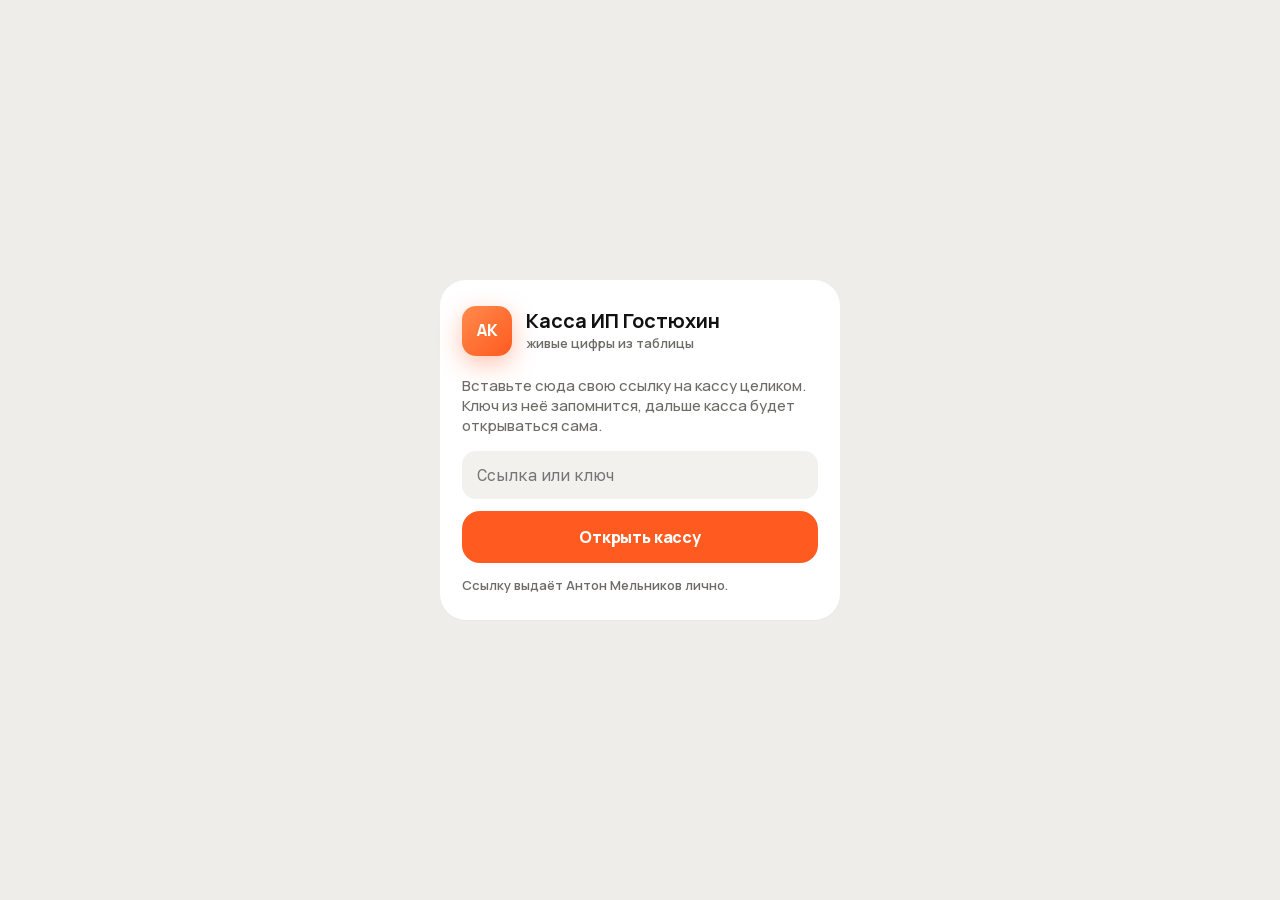
==== kassa/index.html @ e24ce434 "Касса: память экрана (вкладка и открытые экраны восстанавливаются после перезапуска), сборка 2026101" ====
<!DOCTYPE html>
<html lang="ru">
<head>
<meta charset="utf-8">
<meta name="viewport" content="width=device-width, initial-scale=1, viewport-fit=cover">
<title>Касса</title>
<meta name="robots" content="noindex,nofollow,noarchive">
<meta name="theme-color" content="#07090F">
<meta name="apple-mobile-web-app-capable" content="yes">
<meta name="mobile-web-app-capable" content="yes">
<meta name="apple-mobile-web-app-title" content="Касса">
<meta name="apple-mobile-web-app-status-bar-style" content="black-translucent" id="sbstyle">
<script>document.documentElement.className='pm';document.getElementById('sbstyle').content='default';document.querySelector('meta[name=theme-color]').content='#EEEDEA';</script>
<meta name="format-detection" content="telephone=no">
<link rel="manifest" href="manifest.webmanifest">
<link rel="apple-touch-icon" href="[data-uri]">
<link rel="icon" href="[data-uri]">
<!-- Шрифты лежат рядом со страницей (fonts/), а не на Google Fonts: 21.09.2026 Google отдавал их с перебоями, и касса открывалась системным шрифтом -->
<link rel="stylesheet" href="fonts/fonts.css">
<!-- Касса ИП Гостюхин, стиль «Предметы» для всех видов с 17.09.2026 (стили «Сцены» ниже оставлены как основа). Исходник: Дашборд/app_scene.html, сборка: build_app.py (20261019-2340). -->
<style>
:root{
  color-scheme:dark;
  --ground:#07090F;--ink:#F3F6F9;--muted:rgba(243,246,249,.64);--faint:rgba(243,246,249,.42);
  --card:rgba(255,255,255,.07);--card-solid:rgba(255,255,255,.17);--line:rgba(255,255,255,.13);--sep:rgba(255,255,255,.08);
  --accent:#8AB8F5;--in:#3F86DD;--out:rgba(243,246,249,.36);--grid:rgba(255,255,255,.08);
  --tab:rgba(24,28,38,.58);--tab-on:rgba(255,255,255,.14);--seg:rgba(255,255,255,.08);
  --good-bg:rgba(76,213,143,.15);--good:#86E3B2;--warn-bg:rgba(255,190,70,.15);--warn:#FFD084;--bad-bg:rgba(255,110,100,.16);--bad:#FFA39B;
  --c-gost:#3F86DD;--c-bryl:#D95A28;--c-petr:#17A673;--c-adm:#BD8400;--c-tax:#7C8893;--c-oth:#56616B;
  --num:Unbounded,Geologica,system-ui,sans-serif;--head:Geologica,system-ui,sans-serif;
  --r:22px;--blur:24px;
  --top:env(safe-area-inset-top,0px);--bottom:env(safe-area-inset-bottom,0px);
}
*{box-sizing:border-box;-webkit-tap-highlight-color:transparent}
html,body{height:100%;margin:0;background:var(--ground);color:var(--ink);overflow:hidden;overscroll-behavior:none}
body{font:15px/1.35 'Golos Text',-apple-system,system-ui,sans-serif;-webkit-font-smoothing:antialiased;-webkit-text-size-adjust:100%}
button{font:inherit;color:inherit}
[hidden]{display:none!important}

.bg{position:fixed;inset:-12%;z-index:0;pointer-events:none;background:
  radial-gradient(55% 32% at 8% 2%,rgba(42,120,214,.55),transparent),
  radial-gradient(45% 30% at 100% 38%,rgba(235,104,52,.30),transparent),
  radial-gradient(52% 32% at 0% 88%,rgba(27,175,122,.24),transparent),var(--ground);
  animation:drift 30s ease-in-out infinite alternate}
@keyframes drift{from{transform:translate(0,0)}to{transform:translate(-5%,4%)}}

#app{position:fixed;top:0;bottom:0;left:0;right:0;margin:0 auto;max-width:520px;z-index:1}
.views{position:absolute;inset:0;overflow-y:auto;-webkit-overflow-scrolling:touch;overscroll-behavior:contain;scrollbar-width:none;
  padding:calc(var(--top) + 14px) 16px calc(var(--bottom) + 112px)}
.views::-webkit-scrollbar{display:none}
.views.in{animation:fadein .22s ease-out}
@keyframes fadein{from{opacity:.25;transform:translateY(6px)}to{opacity:1;transform:none}}
.topfade{position:absolute;top:0;left:0;right:0;height:calc(var(--top) + 10px);z-index:5;background:rgba(7,9,15,.4);
  -webkit-backdrop-filter:blur(16px);backdrop-filter:blur(16px);-webkit-mask-image:linear-gradient(#000 60%,transparent);mask-image:linear-gradient(#000 60%,transparent);pointer-events:none}

.tabbar{position:absolute;left:12px;right:12px;bottom:max(10px,calc(var(--bottom) - 6px));z-index:6;display:flex;gap:2px;padding:5px;border-radius:32px;
  background:var(--tab);border:1px solid var(--line);-webkit-backdrop-filter:blur(26px) saturate(180%);backdrop-filter:blur(26px) saturate(180%);
  box-shadow:0 14px 34px rgba(0,0,0,.35),inset 0 1px 0 rgba(255,255,255,.08)}
.tab{flex:1;appearance:none;border:0;background:transparent;color:var(--muted);font:500 10.5px/1.1 'Golos Text',sans-serif;display:flex;flex-direction:column;
  align-items:center;gap:3px;padding:7px 2px 6px;border-radius:26px;cursor:pointer;transition:background .2s,color .2s;-webkit-user-select:none;user-select:none}
.tab svg{width:23px;height:23px}
.tab[aria-selected="true"]{color:var(--accent);background:var(--tab-on)}
button:focus-visible{outline:2px solid var(--accent);outline-offset:2px}

.sheet{position:absolute;inset:0;z-index:8;overflow:hidden;background:var(--ground);transform:translateX(100%);visibility:hidden;
  transition:transform .34s cubic-bezier(.2,.8,.2,1),visibility 0s linear .34s;box-shadow:-12px 0 30px rgba(0,0,0,.4)}
.sheet.open{transform:none;visibility:visible;transition:transform .34s cubic-bezier(.2,.8,.2,1),visibility 0s}
.sheet .bg{position:absolute}
.sheet .views{padding-bottom:calc(var(--bottom) + 40px)}
.back{appearance:none;background:var(--tab);border:1px solid var(--line);-webkit-backdrop-filter:blur(20px);backdrop-filter:blur(20px);color:var(--accent);
  font:500 15px 'Golos Text',sans-serif;padding:6px 14px 6px 9px;border-radius:999px;cursor:pointer;display:inline-flex;gap:4px;align-items:center;margin:0 0 8px}
.back svg{width:9px;height:15px}

.lt{margin:4px 4px 14px}
.lt h1{font-family:var(--head);font-weight:700;font-size:31px;letter-spacing:-.025em;margin:0;line-height:1.1;display:flex;align-items:center;gap:10px;text-wrap:balance}
.lt h1.long{font-size:24px}
.lt p{margin:4px 0 0;color:var(--muted);font-size:14px;display:flex;flex-wrap:wrap;gap:6px 8px;align-items:center}
.stack{display:flex;flex-direction:column;gap:10px}
.g{background:var(--card);border:1px solid var(--line);border-radius:var(--r);box-shadow:inset 0 1px 0 rgba(255,255,255,.09);
  -webkit-backdrop-filter:blur(var(--blur)) saturate(170%);backdrop-filter:blur(var(--blur)) saturate(170%)}
.pad{padding:15px 16px}
.tile{appearance:none;display:block;width:100%;text-align:left;cursor:pointer;transition:transform .15s}
.tile:active,button.row:active{transform:scale(.985)}
.tile-h{display:flex;justify-content:space-between;align-items:center;gap:8px}
.car{display:flex;gap:10px;overflow-x:auto;scroll-snap-type:x mandatory;margin:0 -16px;padding:2px 16px 4px;scroll-padding:0 16px;scrollbar-width:none;-webkit-overflow-scrolling:touch}
.car::-webkit-scrollbar{display:none}
.car::after{content:"";flex:0 0 6px}
.car-card{appearance:none;flex:0 0 86%;scroll-snap-align:start;min-height:158px;padding:17px 18px;display:flex;flex-direction:column;justify-content:space-between;text-align:left;cursor:pointer;transition:transform .15s}
.car-card:active{transform:scale(.985)}
.car-card.blue{background:linear-gradient(160deg,rgba(63,134,221,.34),rgba(63,134,221,.05) 62%),var(--card)}
.car-card.green{background:linear-gradient(160deg,rgba(23,166,115,.32),rgba(23,166,115,.05) 62%),var(--card)}
.car-card.orange{background:linear-gradient(160deg,rgba(217,90,40,.32),rgba(217,90,40,.05) 62%),var(--card)}
.car-card.grey{background:linear-gradient(160deg,rgba(124,136,147,.32),rgba(124,136,147,.05) 62%),var(--card)}
.car-num{font-size:28px;line-height:1.1}
.car-num.s{font-size:23px}
.car-more{display:inline-flex;align-items:center;gap:6px;font-size:12.5px;color:var(--muted)}
.dots{display:flex;gap:6px;justify-content:center;margin:8px 0 4px}
.dots i{width:6px;height:6px;border-radius:3px;background:rgba(255,255,255,.25);transition:width .2s,background .2s}
.dots i.on{width:16px;background:var(--ink)}
.okline{color:var(--good)}
.sec{margin:16px 6px 0;font-size:13px;font-weight:600;color:var(--muted);display:flex;justify-content:space-between;align-items:baseline;gap:10px}
.sec button{appearance:none;border:0;background:none;color:var(--accent);font:500 13px 'Golos Text',sans-serif;cursor:pointer;padding:0}
.lbl{font-size:13px;color:var(--muted)}
.mt4{margin-top:4px}.mt8{margin-top:8px}.mt12{margin-top:12px}
.num{font-family:var(--num);font-weight:600;font-variant-numeric:tabular-nums;letter-spacing:-.035em;white-space:nowrap}
.big{font-size:27px;line-height:1.15;margin-top:3px}
.big.s{font-size:22px}
.mid{font-size:14.5px;line-height:1.2;margin-top:3px}
.two{display:grid;grid-template-columns:1fr 1fr;gap:10px}
.row{display:flex;align-items:center;gap:12px;padding:11px 14px;width:100%;appearance:none;border:0;background:transparent;text-align:left;min-height:52px}
button.row{cursor:pointer;transition:transform .15s}
button.g.row{border:1px solid var(--line)}
.list .row+.row{border-top:1px solid var(--sep)}
.list.inset{margin:8px -16px -15px}
.row .t{flex:1;min-width:0}
.row .t b{display:block;font-weight:500;font-size:15px;line-height:1.25;white-space:nowrap;overflow:hidden;text-overflow:ellipsis}
.row .t span{display:block;font-size:12.5px;color:var(--muted);white-space:nowrap;overflow:hidden;text-overflow:ellipsis;margin-top:1px}
.row.wrap .t b,.row.wrap .t span{white-space:normal;overflow:visible}
.row .v{font-variant-numeric:tabular-nums;font-weight:500;font-size:15px;white-space:nowrap;text-align:right}
.row .v small{display:block;font-size:12px;color:var(--muted);font-weight:400;margin-top:1px}
.plus{color:var(--good)}
.chev{color:var(--muted);opacity:.55;width:7px;height:12px;flex:none}
.dot{width:10px;height:10px;border-radius:50%;flex:none}
.chip{display:inline-flex;align-items:center;gap:4px;font-size:12px;font-weight:600;padding:3px 9px;border-radius:999px;white-space:nowrap}
.chip.good{background:var(--good-bg);color:var(--good)}.chip.warn{background:var(--warn-bg);color:var(--warn)}.chip.bad{background:var(--bad-bg);color:var(--bad)}
.chip.info{background:var(--seg);color:var(--muted)}
.ic{width:30px;height:30px;border-radius:50%;display:grid;place-items:center;font-weight:700;font-size:14px;flex:none}
.ic.good{background:var(--good-bg);color:var(--good)}.ic.warn{background:var(--warn-bg);color:var(--warn)}.ic.bad{background:var(--bad-bg);color:var(--bad)}
.dateb{width:44px;height:46px;border-radius:12px;background:var(--seg);display:flex;flex-direction:column;align-items:center;justify-content:center;flex:none}
.dateb b{font-family:var(--num);font-size:15px;line-height:1;font-weight:600}
.dateb span{font-size:10.5px;color:var(--muted);margin-top:4px}
.seg{display:flex;padding:3px;border-radius:12px;background:var(--seg)}
.seg button{flex:1;appearance:none;border:0;background:transparent;color:var(--muted);font:500 13.5px 'Golos Text',sans-serif;padding:7px 6px;border-radius:9px;cursor:pointer;white-space:nowrap}
.seg button[aria-pressed="true"]{background:var(--card-solid);color:var(--ink);box-shadow:0 1px 3px rgba(0,0,0,.25)}
.chips{display:flex;gap:6px;overflow-x:auto;scrollbar-width:none;padding:1px}
.chips::-webkit-scrollbar{display:none}
.chips button{appearance:none;border:1px solid var(--line);background:var(--card);color:var(--ink);font:500 13.5px 'Golos Text',sans-serif;padding:7px 13px;border-radius:999px;cursor:pointer;white-space:nowrap}
.chips button[aria-pressed="true"]{background:var(--ink);color:var(--ground);border-color:transparent}
.yseg{display:flex;flex-direction:column;gap:6px}
.tiles{display:flex;flex-direction:column;gap:24px;margin-top:30px}
.ht{display:block;width:100%;min-height:120px;padding:17px 16px 19px;box-shadow:inset 3px 0 0 var(--tone),inset 0 1px 0 rgba(255,255,255,.07)}
.ht.t1{--tone:#7A6BE8;background:linear-gradient(145deg,rgba(122,107,232,.20),rgba(122,107,232,.03) 70%),var(--card)}
.ht.t2{--tone:#19A3B8;background:linear-gradient(145deg,rgba(25,163,184,.20),rgba(25,163,184,.03) 70%),var(--card)}
.ht.t4{--tone:#B7791F;background:linear-gradient(145deg,rgba(183,121,31,.20),rgba(183,121,31,.03) 70%),var(--card)}
.cal button.off{color:var(--muted);font-weight:600;cursor:pointer}
.ht.t3{--tone:#C2589B;background:linear-gradient(145deg,rgba(194,88,155,.20),rgba(194,88,155,.03) 70%),var(--card)}
.ht .lbl{color:var(--tone);font-weight:600;font-size:12.5px;letter-spacing:.04em;text-transform:uppercase}
.ht .car-more{font-size:12px;opacity:.75}
.ht .ht-row{padding:16px 0 0}
.bar{height:8px;border-radius:4px;background:var(--seg);overflow:hidden;margin-top:7px}
.bar i{display:block;height:100%;border-radius:4px;background:var(--in)}
.split{display:flex;gap:2px;height:14px;margin:2px 0 4px}
.split i{display:block;height:100%;min-width:3px}
.split i:first-child{border-radius:4px 0 0 4px}.split i:last-child{border-radius:0 4px 4px 0}.split i:only-child{border-radius:4px}
.mswitch{display:flex;align-items:center;justify-content:space-between;gap:8px}
.mswitch b{font-family:var(--head);font-weight:600;font-size:17px}
.mswitch button{appearance:none;border:0;width:34px;height:34px;border-radius:50%;background:var(--seg);color:var(--ink);cursor:pointer;display:grid;place-items:center;flex:none}
.mswitch button:disabled{opacity:.3;cursor:default}
.mswitch svg{width:8px;height:14px}
.legend{display:flex;flex-wrap:wrap;gap:6px 14px;font-size:12.5px;color:var(--muted)}
.legend i{display:inline-block;width:10px;height:10px;border-radius:3px;margin-right:5px;vertical-align:-1px}
.readout{font-size:13px;margin:8px 0 2px;min-height:18px}
.chart svg{width:100%;height:auto;display:block;overflow:visible;margin-top:6px}
.gl{stroke:var(--grid);stroke-width:1}
.ax{fill:var(--muted);font-size:10px;font-family:'Golos Text',sans-serif}
.ax.on{fill:var(--ink);font-weight:600}
.bin{fill:var(--in)}.bout{fill:var(--out)}
.hit{fill:transparent;cursor:pointer}
.dim{opacity:.3}
.cal{display:grid;grid-template-columns:repeat(7,1fr);gap:3px;text-align:center;font-size:13.5px;margin-top:10px}
.cal .h{color:var(--muted);font-size:11px;padding-bottom:4px}
.cal .d{padding:7px 0;border-radius:10px;font-variant-numeric:tabular-nums;appearance:none;border:0;background:transparent;font:inherit;color:inherit}
.cal .past{color:var(--faint)}
.cal .today{box-shadow:inset 0 0 0 1.5px var(--accent)}
.cal button.busy{color:#fff;font-weight:600;cursor:pointer}
.small{font-size:12.5px;color:var(--muted);margin:2px 6px 0;line-height:1.45}
.pill{display:inline-flex;align-items:center;gap:6px;font-size:12px;padding:3px 10px;border-radius:999px;background:var(--seg);color:var(--muted);white-space:nowrap}
.pill.warn{background:var(--warn-bg);color:var(--warn)}
.spin{width:11px;height:11px;border:2px solid rgba(255,255,255,.2);border-top-color:var(--accent);border-radius:50%;animation:r .8s linear infinite}
@keyframes r{to{transform:rotate(360deg)}}
.more{appearance:none;border:0;background:none;color:var(--accent);font:500 14px 'Golos Text',sans-serif;padding:12px;width:100%;cursor:pointer}
.preview{appearance:none;display:flex;align-items:center;gap:8px;width:100%;margin:0 0 12px;padding:9px 14px;border-radius:14px;border:1px solid var(--line);
  background:var(--warn-bg);color:var(--warn);font:500 13.5px 'Golos Text',sans-serif;cursor:pointer;text-align:left}
.preview svg{width:8px;height:13px;flex:none}

/* заставка, вход по ссылке, ошибка */
.shell{position:fixed;inset:0;z-index:20;display:flex;align-items:center;justify-content:center;padding:calc(var(--top) + 24px) 20px calc(var(--bottom) + 24px)}
.shell .card{position:relative;width:100%;max-width:400px;padding:26px 22px}
.brand{display:flex;align-items:center;gap:14px;margin-bottom:20px}
.logo{width:50px;height:50px;border-radius:14px;background:linear-gradient(150deg,#4A92E6,#1C5CAB);color:#fff;display:grid;place-items:center;font-family:var(--num);font-weight:600;font-size:16px;flex:none;
  box-shadow:0 8px 24px rgba(42,120,214,.45)}
.brand h2{font-family:var(--head);font-weight:700;font-size:20px;margin:0;line-height:1.2}
.brand .lbl{margin-top:2px}
.shell p{margin:0 0 14px;color:var(--muted)}
.btn{display:flex;align-items:center;justify-content:center;width:100%;padding:15px 18px;border-radius:14px;border:0;background:var(--in);color:#fff;font-weight:600;font-size:16px;cursor:pointer}
.btn.ghost{background:transparent;color:var(--accent);border:1px solid var(--line);margin-top:10px}
.field{width:100%;padding:13px 14px;border:1px solid var(--line);border-radius:14px;background:rgba(0,0,0,.25);color:var(--ink);font:16px 'Golos Text',sans-serif;margin-bottom:12px}
.field:focus{outline:2px solid var(--accent);outline-offset:0;border-color:transparent}
.err{color:var(--bad);font-size:14px;margin:-4px 0 12px}
.lock{z-index:30;background:var(--ground)}
.lkdots{display:flex;justify-content:center;gap:16px;margin:6px 0 8px}
.lkdots i{width:14px;height:14px;border-radius:50%;border:2px solid var(--faint);display:block;transition:background .15s,border-color .15s}
.lkdots i.on{background:var(--accent);border-color:var(--accent)}
.lkdots.shake{animation:shake .4s}
@keyframes shake{20%{transform:translateX(-8px)}40%{transform:translateX(8px)}60%{transform:translateX(-5px)}80%{transform:translateX(5px)}}
.lmsg{min-height:20px;text-align:center;font-size:14px;color:var(--bad);margin:0 0 10px !important}
.lkpad{display:grid;grid-template-columns:repeat(3,1fr);gap:10px;margin-bottom:10px}
.lkpad button{appearance:none;border:0;border-radius:16px;background:var(--sep);color:var(--ink);font:500 24px Manrope,sans-serif;height:60px;cursor:pointer;transition:transform .12s}
.lkpad button:active{transform:scale(.94)}
.lkpad button.sym{background:transparent}
.lkpad button.sym svg{width:30px;height:30px;stroke:var(--muted);fill:none;stroke-width:1.6;stroke-linecap:round;stroke-linejoin:round}
.lkpad button[hidden]{visibility:hidden;display:block!important}
.lnk{appearance:none;border:0;background:none;color:var(--accent);font:500 14px 'Golos Text',sans-serif;cursor:pointer;padding:6px 0;width:100%;text-align:center}
.loadrow{display:flex;align-items:center;gap:12px;color:var(--muted)}
.loadrow .spin{width:22px;height:22px;border-width:3px;flex:none}

/* касса Петрушенко: зелёный акцент, кнопки действий, встроенный калькулятор, заявка */
#app.petr{--accent:#7EDDB4}
#app.petr .bin{fill:#17A673}
.acts{display:grid;grid-template-columns:1fr 1fr;gap:10px;margin-top:14px}
.act{appearance:none;display:flex;flex-direction:column;align-items:flex-start;gap:10px;padding:15px 16px;text-align:left;cursor:pointer;transition:transform .15s}
.act:active{transform:scale(.985)}
.act .aic{width:38px;height:38px;border-radius:12px;display:grid;place-items:center}
.act .aic svg{width:21px;height:21px}
.act .aic.a1{background:rgba(23,166,115,.22);color:var(--good)}.act .aic.a2{background:rgba(63,134,221,.22);color:#8AB8F5}
.act b{font-weight:600;font-size:15px;line-height:1.2}
.act span{font-size:12.5px;color:var(--muted);margin-top:-6px}
.btns{display:flex;flex-direction:column;gap:10px;margin-top:12px}
.btns .btn{gap:8px}
.btns .btn svg{width:19px;height:19px}
.btn.green{background:#17A673}
.btns .two .btn.ghost{margin-top:0}
.linkbox{display:flex;align-items:center;gap:10px;padding:14px;border-radius:14px;background:rgba(0,0,0,.28);border:1px solid var(--line);margin-top:10px}
.linkbox b{flex:1;font-family:var(--num);font-weight:500;font-size:15px;letter-spacing:-.02em;word-break:break-all}
.msg{white-space:pre-wrap;font-size:14px;line-height:1.45;color:var(--muted);margin:8px 0 0;padding:12px 14px;border-radius:14px;background:rgba(0,0,0,.22);border:1px solid var(--sep)}
.calcwrap{position:absolute;top:calc(var(--top) + 6px);left:0;right:0;bottom:calc(var(--bottom) + 84px);z-index:2}
.calcwrap iframe{width:100%;height:100%;border:0;display:block;background:transparent}
.calcwrap .loadrow{position:absolute;top:40%;left:0;right:0;justify-content:center;z-index:-1}
.toast{position:fixed;left:50%;bottom:calc(var(--bottom) + 96px);transform:translate(-50%,20px);opacity:0;z-index:30;max-width:calc(100% - 40px);
  padding:11px 16px;border-radius:14px;background:rgba(30,36,48,.94);border:1px solid var(--line);font-size:14px;text-align:center;transition:opacity .2s,transform .2s;pointer-events:none}
.toast.on{opacity:1;transform:translate(-50%,0)}


/* ───────── общий вид (admin): стиль «Предметы» (решение Мельникова 17.09.2026, регламент 08). Всё ниже действует только при html.pm ───────── */
html.pm{
  color-scheme:light;
  --ground:#EEEDEA;--ink:#111111;--muted:#6C6B67;--faint:#A6A5A0;
  --card:#FFFFFF;--card-solid:#FFFFFF;--line:transparent;--sep:#EFEEEA;
  --accent:#FF5A1F;--in:#1E9E63;--out:#D6D4CE;--grid:#ECEBE7;
  --tab:rgba(255,255,255,.58);--tab-on:rgba(255,255,255,.92);--seg:#E4E3DF;
  --good-bg:#E1F4EA;--good:#157A4C;--warn-bg:#FFEBD9;--warn:#A64A12;--bad-bg:#FDE2DE;--bad:#B3301D;
  --c-tax:#8A8F98;--c-oth:#B4B2AC;
  --num:Manrope,system-ui,sans-serif;--head:Manrope,system-ui,sans-serif;--mono:'Martian Mono',ui-monospace,monospace;
  --spring:cubic-bezier(.3,1.35,.5,1);
  --r:26px;
}
html.pm body{font-family:Manrope,-apple-system,system-ui,sans-serif;font-weight:500;font-variant-numeric:lining-nums}
html.pm .bg{display:none}
html.pm .topfade{background:rgba(238,237,234,.7)}
html.pm .views.in{animation:none}
html.pm .views.in>*{animation:pmrise .5s var(--spring) both}
html.pm .views.in>*:nth-child(2){animation-delay:.03s}html.pm .views.in>*:nth-child(3){animation-delay:.06s}
html.pm .views.in>*:nth-child(4){animation-delay:.09s}html.pm .views.in>*:nth-child(n+5){animation-delay:.12s}
@keyframes pmrise{from{opacity:0;transform:translateY(14px) scale(.985)}to{opacity:1;transform:none}}
html.pm .g{border:0;box-shadow:0 1px 0 rgba(0,0,0,.02);-webkit-backdrop-filter:none;backdrop-filter:none}
html.pm button.g.row{border:0}
html.pm button.g,html.pm button.row,html.pm .qa button,html.pm .bx{transition:transform .35s var(--spring)}
html.pm button.g:active,html.pm button.row:active,html.pm .qa button:active,html.pm .bx:active{transform:scale(.965);transition-duration:.12s}
html.pm .lt h1{font-weight:800;font-size:34px;letter-spacing:-.045em}
html.pm .lt p{font-size:14.5px}
html.pm .num{font-weight:800;letter-spacing:-.045em;font-variant-numeric:tabular-nums lining-nums}
html.pm .big{font-size:32px}
html.pm .sec{margin:24px 6px 2px;font:800 19px/1.2 Manrope,sans-serif;letter-spacing:-.03em;color:var(--ink)}
html.pm .sec button{font:700 13.5px Manrope,sans-serif;letter-spacing:0}
html.pm .lbl{font-weight:600}
html.pm .row{padding:12px 16px;min-height:56px}
html.pm .row .t b{font-weight:700;font-size:15.5px;letter-spacing:-.01em}
html.pm .row .t span{margin-top:2px}
html.pm .row .v{font-weight:800;font-size:15.5px;letter-spacing:-.03em}
html.pm .row .v small{font-weight:600;letter-spacing:0}
html.pm .plus{color:var(--in)}
html.pm .chev{color:var(--faint);opacity:1}
html.pm .dot{width:11px;height:11px}
html.pm .chip{font-weight:700;padding:4px 10px}
html.pm .dateb{width:46px;height:48px;border-radius:14px;background:#F2F1EE}
html.pm .dateb b{font:500 16px/1 var(--mono);letter-spacing:-.06em}
html.pm .dateb span{font-weight:700}
html.pm .seg{padding:4px;border-radius:16px}
html.pm .seg button{font:700 13.5px Manrope,sans-serif;padding:9px 6px;border-radius:12px}
html.pm .seg button[aria-pressed="true"]{background:var(--accent);color:#fff;box-shadow:0 4px 12px rgba(0,0,0,.14)}
html.pm .chips button{border:0;background:#fff;font:700 13.5px Manrope,sans-serif}
html.pm .chips button[aria-pressed="true"]{background:var(--accent);color:#fff;box-shadow:0 4px 12px rgba(0,0,0,.14)}
html.pm .mswitch b{font-weight:800;letter-spacing:-.03em;font-size:18px}
html.pm .mswitch button{background:#F2F1EE}
html.pm .bar{height:8px;background:#F2F1EE}
html.pm .ax{font-family:Manrope,sans-serif;font-weight:700}
html.pm .legend{font-weight:600}
html.pm .more{color:var(--accent);font:700 14px Manrope,sans-serif}
html.pm .spin{border-color:rgba(0,0,0,.12);border-top-color:var(--accent)}
html.pm .small{font-weight:500}
html.pm .toast{background:rgba(17,17,17,.92);border:0;color:#fff;border-radius:18px;font:600 14px Manrope,sans-serif}
html.pm .shell .card{background:#fff}
html.pm .logo{background:linear-gradient(135deg,#FF8A4C,#FF5A1F);box-shadow:0 8px 24px rgba(255,90,31,.35);font-family:Manrope,sans-serif;font-weight:800}
html.pm .btn{background:var(--accent)}
html.pm .field{background:#F2F1EE;color:var(--ink)}

/* плавающее стеклянное меню, сжимается при прокрутке */
html.pm .tabbar{left:14px;right:14px;bottom:max(14px,calc(var(--bottom) - 4px));padding:6px;border-radius:36px;
  background:rgba(255,255,255,.58);border:1px solid rgba(255,255,255,.85);-webkit-backdrop-filter:blur(20px) saturate(1.9);backdrop-filter:blur(20px) saturate(1.9);
  box-shadow:0 12px 34px rgba(0,0,0,.13),inset 0 1px 0 #fff;transition:left .45s var(--spring),right .45s var(--spring),padding .45s var(--spring)}
html.pm .tab{color:#5E5D59;font:600 10.5px/1.1 Manrope,sans-serif;padding:8px 2px 7px;border-radius:30px;transition:background .25s,color .25s,padding .45s var(--spring)}
html.pm .tab svg{width:24px;height:24px}
html.pm .tab span{max-height:14px;overflow:hidden;transition:max-height .35s var(--spring),opacity .2s}
html.pm .tab[aria-selected="true"]{color:var(--accent);background:rgba(255,255,255,.92);box-shadow:0 2px 8px rgba(0,0,0,.06)}
html.pm #app.compact .tabbar{left:48px;right:48px;padding:4px}
html.pm #app.compact .tab{padding:7px 2px}
html.pm #app.compact .tab span{max-height:0;opacity:0}

/* подробные экраны выезжают на пружине, «Назад» — стеклянная кнопка */
html.pm .sheet{transition:transform .5s var(--spring),visibility 0s linear .5s;box-shadow:-18px 0 40px rgba(0,0,0,.14)}
html.pm .sheet.open{transition:transform .5s var(--spring),visibility 0s}
html.pm .back{position:sticky;top:0;z-index:3;background:#fff;border:1px solid rgba(0,0,0,.06);box-shadow:0 8px 24px rgba(0,0,0,.18),0 0 0 1px rgba(0,0,0,.04);
  color:var(--accent);font:700 15px Manrope,sans-serif;padding:9px 18px 9px 12px;margin:0 0 10px}

/* главная */
.hd{display:flex;justify-content:space-between;align-items:center;margin:2px 2px 16px}
.hd .hi{font-size:14px;color:var(--muted);font-weight:600}
.hd .hi b{display:block;color:var(--ink);font-size:17px;font-weight:800;letter-spacing:-.02em}
.hd .me{width:40px;height:40px;border-radius:50%;background:linear-gradient(135deg,#FF8A4C,#FF5A1F);color:#fff;display:grid;place-items:center;font:800 14px Manrope,sans-serif;border:0;cursor:pointer;box-shadow:0 4px 12px rgba(255,90,31,.35)}
.total-k{font-size:14px;color:var(--muted);font-weight:700;margin:0 4px}
.total-v{font:800 44px/1.02 Manrope,sans-serif;letter-spacing:-.055em;margin:4px 4px 0;font-variant-numeric:tabular-nums lining-nums;white-space:nowrap}
.total-v.s{font-size:38px}
.total-s{margin:6px 4px 0;font-size:13px;font-weight:700;display:flex;align-items:center;gap:6px;color:var(--in)}
.total-s i{width:7px;height:7px;border-radius:50%;background:currentColor;box-shadow:0 0 0 4px rgba(30,158,99,.15)}
.total-s.bad{color:var(--bad)}
.tripbad{display:block;color:var(--bad);font-style:normal;font-weight:600;margin-top:2px}.tripwarn{border-left:4px solid var(--bad)}
.viewer{position:fixed;inset:0;z-index:200;background:#141414;display:flex;flex-direction:column}.viewer[hidden]{display:none}
.vbar{display:flex;align-items:center;gap:8px;padding:calc(env(safe-area-inset-top) + 8px) 12px 8px;background:#1f1f1f;color:#fff;flex:none}
.vbar button{background:rgba(255,255,255,.14);color:#fff;border:0;border-radius:10px;padding:9px 13px;font:600 14px/1 inherit;font-family:inherit}
.vbar span{flex:1;text-align:center;font-size:13px;opacity:.85;white-space:nowrap;overflow:hidden;text-overflow:ellipsis}
.vbody{flex:1;overflow:auto;-webkit-overflow-scrolling:touch;padding:8px 8px calc(env(safe-area-inset-bottom) + 24px);touch-action:pan-x pan-y pinch-zoom}
.vbody canvas,.vbody img{display:block;width:100%;height:auto;background:#fff;border-radius:6px;margin:0 auto 8px}.vmsg{color:#fff;opacity:.8;text-align:center;padding:48px 16px;font-size:15px}
.total-s span{color:var(--muted);font-weight:600}
.wallet{position:relative;display:block;width:100%;height:196px;margin:18px 0 4px;padding:0;border:0;background:none;cursor:pointer;text-align:left;transition:height .6s var(--spring)}
.cd{position:absolute;top:0;left:0;right:0;height:172px;border-radius:24px;padding:18px 20px;color:#fff;display:flex;flex-direction:column;justify-content:space-between;
  transition:transform .6s var(--spring);box-shadow:0 18px 34px -14px rgba(0,0,0,.42);overflow:hidden}
.cd::before{content:"";position:absolute;inset:0;background:repeating-linear-gradient(115deg,rgba(255,255,255,.035) 0 2px,transparent 2px 7px);pointer-events:none}
.cd::after{content:"";position:absolute;inset:0;background:linear-gradient(120deg,transparent 30%,rgba(255,255,255,.16) 45%,transparent 60%);transform:translateX(-120%);animation:pmshine 6s 1.2s ease-in-out infinite;pointer-events:none}
@keyframes pmshine{0%,70%{transform:translateX(-120%)}100%{transform:translateX(120%)}}
.cd .top{display:flex;justify-content:space-between;align-items:flex-start;position:relative}
.cd .nm{font-weight:800;font-size:17px;letter-spacing:-.02em}
.cd .nm small{display:block;font-size:12px;opacity:.65;font-weight:600;letter-spacing:0;margin-top:2px}
.cd .chipc{width:38px;height:28px;border-radius:7px;background:linear-gradient(135deg,#F1E3B6,#B99A53);box-shadow:inset 0 0 0 1px rgba(0,0,0,.12)}
.cd .bt{position:relative;display:flex;justify-content:space-between;align-items:flex-end;gap:10px}
.cd .bal{font:500 27px/1 var(--mono);letter-spacing:-.07em;white-space:nowrap}
.cd .bal small{font-size:14px;opacity:.6}
.cd .bt span{font-size:12px;opacity:.7;font-weight:600;text-align:right}
.cd.c1{background:linear-gradient(140deg,#3A3A40,#1B1B1F 70%);transform:translateY(24px);z-index:2}
.cd.c2{background:linear-gradient(140deg,#8763FF,#4B2BD3 75%);transform:scale(.93);z-index:1}
.wallet.open{height:344px}
.wallet.open .cd.c2{transform:none}
.wallet.open .cd.c1{transform:translateY(172px)}
.wallet-h{display:flex;justify-content:space-between;align-items:center;margin:6px 6px 0;font-size:12.5px;color:var(--muted);font-weight:600}
.wallet-h button{appearance:none;border:0;background:none;color:var(--accent);font:700 12.5px Manrope,sans-serif;cursor:pointer;padding:4px 0}
.qa{display:grid;grid-template-columns:repeat(4,1fr);gap:8px;margin-top:18px}
.qa button{appearance:none;border:0;background:none;display:flex;flex-direction:column;align-items:center;gap:7px;cursor:pointer;font:700 11.5px/1.15 Manrope,sans-serif;color:var(--ink);text-align:center;padding:0}
.qa i{width:58px;height:58px;border-radius:20px;background:#fff;display:grid;place-items:center;color:var(--ink)}
.qa svg{width:25px;height:25px}
/* яркие кнопки на главной Петрушенко (решение Мельникова 17.09.2026: белые плитки сливались с фоном) */
.qa.hot i{color:#fff;box-shadow:0 10px 18px -9px var(--c)}
.qa.hot button:nth-child(1) i{--c:#12915F;background:linear-gradient(140deg,#2FC08A,#12915F)}
.qa.hot button:nth-child(2) i{--c:#2A6FD6;background:linear-gradient(140deg,#5B97EE,#2A6FD6)}
.qa.hot button:nth-child(3) i{--c:#6A5AE0;background:linear-gradient(140deg,#8E80F0,#6A5AE0)}
.qa.hot button:nth-child(4) i{--c:#FF5A1F;background:linear-gradient(140deg,#FF8A5C,#FF5A1F)}
.brief{margin-top:18px;padding:16px 17px;border-radius:var(--r);background:linear-gradient(150deg,#FFF3EC,#FFFFFF 60%)}
.brief .h{display:flex;align-items:center;gap:8px;font-size:13px;font-weight:800;color:var(--accent)}
.brief .h svg{width:17px;height:17px}
.brief .h small{margin-left:auto;color:var(--faint);font-weight:600;font-size:11.5px}
.brief p{margin:8px 0 0;font-size:16px;line-height:1.42;font-weight:600;letter-spacing:-.01em}
.bento{display:grid;grid-template-columns:1fr 1fr;gap:10px;margin-top:10px}
.bx{appearance:none;border:0;background:#fff;border-radius:var(--r);padding:15px 16px;text-align:left;cursor:pointer;display:flex;flex-direction:column;min-height:136px;min-width:0;color:var(--ink);font:inherit}
.bx.w{grid-column:span 2;min-height:0}
.bx h5{margin:0;font-size:12.5px;color:var(--muted);font-weight:700;display:flex;justify-content:space-between;align-items:center;gap:6px;width:100%}
.bx .bv{font:800 23px/1.1 Manrope,sans-serif;letter-spacing:-.05em;margin-top:6px;font-variant-numeric:tabular-nums lining-nums;white-space:nowrap}
.bx .bv.l{font-size:32px}
.bx .bs{font-size:12px;color:var(--muted);font-weight:600;margin-top:auto;padding-top:8px;line-height:1.3}
.bx.hot{background:linear-gradient(150deg,#FF7A3D,#FF5A1F);color:#fff}
.bx.hot h5,.bx.hot .bs{color:rgba(255,255,255,.85)}
.bx.dark{background:linear-gradient(150deg,#2D2D33,#161619);color:#fff}
.bx.dark h5,.bx.dark .bs{color:rgba(255,255,255,.62)}
.bx ul{list-style:none;margin:10px 0 0;padding:0;display:flex;flex-direction:column;gap:6px;font-size:13.5px;font-weight:700;line-height:1.25}
.bx li{display:flex;gap:7px;align-items:baseline}
.bx li i{width:6px;height:6px;border-radius:50%;background:currentColor;flex:none;transform:translateY(-2px)}
.bx .ring{width:70px;height:70px;margin-top:8px}
.eq{display:flex;height:12px;border-radius:6px;overflow:hidden;gap:2px;margin-top:12px}
.eq i{display:block;height:100%;border-radius:3px}
.eqk{display:flex;flex-wrap:wrap;gap:4px 12px;margin-top:8px;font-size:12px;color:var(--muted);font-weight:600}
.eqk span{display:inline-flex;align-items:center;gap:5px}
.eqk b{width:8px;height:8px;border-radius:2px;display:inline-block}
.wk{display:flex;align-items:flex-end;gap:7px;height:60px;margin-top:10px}
.wk i{flex:1;display:flex;align-items:flex-end;gap:2px;height:100%;transform-origin:bottom;animation:pmgrow .7s var(--spring) both}
.wk i:nth-child(2){animation-delay:.05s}.wk i:nth-child(3){animation-delay:.1s}.wk i:nth-child(4){animation-delay:.15s}.wk i:nth-child(5){animation-delay:.2s}
.wk u{flex:1;border-radius:4px;min-height:3px}
@keyframes pmgrow{from{transform:scaleY(.1)}to{transform:none}}

/* ───────── экраны Гостюхина и Петрушенко в «Предметах» (решение Мельникова 17.09.2026: структура прежняя, меняется вид) ───────── */
html.pm #app.gost{--accent:#2A6FD6}
html.pm #app.petr{--accent:#12915F}
html.pm #app.gost .bin{fill:#2A6FD6}
html.pm #app.petr .bin{fill:#17A673}
/* карусель сумм — карты, как счета на главной общего вида */
html.pm .car{gap:10px;padding:4px 16px 36px}
html.pm .car-card{position:relative;overflow:hidden;min-height:172px;border-radius:24px;padding:18px 20px;color:#fff;border:0;
  box-shadow:0 18px 30px -16px rgba(0,0,0,.45);transition:transform .35s var(--spring)}
html.pm .car-card:active{transform:scale(.965);transition-duration:.12s}
html.pm .car-card::before{content:"";position:absolute;inset:0;background:repeating-linear-gradient(115deg,rgba(255,255,255,.035) 0 2px,transparent 2px 7px);pointer-events:none}
html.pm .car-card::after{content:"";position:absolute;inset:0;background:linear-gradient(120deg,transparent 30%,rgba(255,255,255,.16) 45%,transparent 60%);transform:translateX(-120%);animation:pmshine 6s 1.2s ease-in-out infinite;pointer-events:none}
html.pm .car-card>*{position:relative}
html.pm .car-card.blue{background:linear-gradient(140deg,#4C8DF0,#1F4FB8 75%)}
html.pm .car-card.green{background:linear-gradient(140deg,#2FC08A,#0E7A52 75%)}
html.pm .car-card.orange{background:linear-gradient(140deg,#FF8A4C,#E0470F 75%)}
html.pm .car-card.grey{background:linear-gradient(140deg,#3A3A40,#1B1B1F 70%)}
html.pm .car-card .lbl{color:#fff;font-weight:800;font-size:16px;letter-spacing:-.02em}
html.pm .car-card .lbl.mt8{font-size:12.5px;font-weight:600;letter-spacing:0;opacity:.75;margin-top:8px}
html.pm .car-card .car-more{color:rgba(255,255,255,.72);font-weight:700;font-size:12px}
html.pm .car-card .chev{color:#fff;opacity:.7}
html.pm .car-num{font:500 29px/1 var(--mono);letter-spacing:-.07em}
html.pm .car-num.s{font-size:24px}
html.pm .dots{margin:-22px 0 4px;position:relative}
html.pm .dots i{background:rgba(0,0,0,.16)}
html.pm .dots i.on{width:18px;background:var(--ink)}
/* плитки главной: белые, цветная подпись и полоса слева (цвета утверждены 16.09.2026) */
html.pm .ht{background:#fff;padding:18px 18px 20px;box-shadow:inset 4px 0 0 var(--tone)}
html.pm .ht.t1{--tone:#6A5AE0;background:linear-gradient(150deg,rgba(106,90,224,.10),#fff 55%)}
html.pm .ht.t2{--tone:#0F93A8;background:linear-gradient(150deg,rgba(15,147,168,.10),#fff 55%)}
html.pm .ht.t4{--tone:#A66A12;background:linear-gradient(150deg,rgba(183,121,31,.12),#fff 55%)}
html.pm .bx.cashbx{background:linear-gradient(150deg,rgba(183,121,31,.10),#fff 60%)}
html.pm .ht.t3{--tone:#B8468C;background:linear-gradient(150deg,rgba(184,70,140,.10),#fff 55%)}
html.pm .ht .lbl{font:800 11.5px Manrope,sans-serif;letter-spacing:.07em}
html.pm .ht .car-more{color:var(--faint);font-weight:700;opacity:1}
html.pm .ht .ht-row{padding:14px 0 0}
html.pm .tile.g.pad .lbl{font-weight:700}
/* кнопки «Посчитать концерт» и «Отправить заявку» */
html.pm .acts{margin-top:10px}
html.pm .act{background:#fff;border-radius:var(--r);padding:16px;gap:12px;transition:transform .35s var(--spring)}
html.pm .act:active{transform:scale(.965);transition-duration:.12s}
html.pm .act .aic{width:44px;height:44px;border-radius:15px}
html.pm .act .aic.a1{background:#E1F4EA;color:#12915F}
html.pm .act .aic.a2{background:#E4EDFC;color:#2A6FD6}
html.pm .act b{font-weight:800;letter-spacing:-.02em;font-size:15.5px}
html.pm .act span{font-weight:600}
/* заявка */
html.pm .btn{border-radius:18px;font:800 16px Manrope,sans-serif;letter-spacing:-.01em;transition:transform .35s var(--spring)}
html.pm .btn:active{transform:scale(.97);transition-duration:.12s}
html.pm .btn.green{background:linear-gradient(140deg,#2FC08A,#12915F);box-shadow:0 10px 22px -10px rgba(18,145,95,.7)}
html.pm .btn.ghost{background:#F2F1EE;color:var(--ink);border:0;font-weight:700;font-size:15px}
html.pm .linkbox{background:#F2F1EE;border:0;border-radius:16px}
html.pm .linkbox b{font:500 14px var(--mono);letter-spacing:-.05em}
html.pm .msg{background:#fff;border:0;border-radius:var(--r);color:var(--ink);font-weight:500;padding:16px 17px}
/* календарь, плашка «Так видит…», загрузка калькулятора */
html.pm .cal{gap:4px}
html.pm .cal .h{font-weight:700}
html.pm .cal .d{border-radius:12px;font-weight:600}
html.pm .cal button.busy{font-weight:800;box-shadow:0 4px 10px -4px rgba(0,0,0,.35)}
html.pm .cal .today{box-shadow:inset 0 0 0 2px var(--accent)}
html.pm .preview{border:0;border-radius:16px;font:700 13.5px Manrope,sans-serif}
html.pm .calcwrap .loadrow{font-weight:600}

@media (prefers-reduced-motion:reduce){.bg{animation:none}.views.in{animation:none}.sheet,.sheet.open{transition:none}html.pm .views.in>*,html.pm .wk i,html.pm .cd::after,html.pm .car-card::after{animation:none!important}html.pm .cd,html.pm .tabbar{transition:none}}

/* ───────── два кошелька Петрушенко (17.09.2026): АК-47 синий — доля из таблицы «ИП Гостюхин», ИП Петрушенко зелёный — всё из его таблицы ───────── */
html.pm{--ak:#3F86DD;--ak-bg:#E6F0FC;--ip:#1E9E63;--ip-bg:#E1F4EA}
#app.petr .cd.c1{background:linear-gradient(140deg,#23A56B,#0E5A38 75%)}
#app.petr .cd.c2{background:linear-gradient(140deg,#5B9BEA,#2A5FC4 75%)}
.bx h5 i{width:8px;height:8px;border-radius:50%;flex:none;margin-right:6px;display:inline-block}
.bx h5>span:first-child{display:flex;align-items:center}
.bx.blue{background:linear-gradient(150deg,#5B9BEA,#2A5FC4);color:#fff}
.bx.blue h5,.bx.blue .bs{color:rgba(255,255,255,.82)}
.bx.warnbx{background:var(--warn-bg)}.bx.warnbx h5,.bx.warnbx .bs{color:var(--warn)}.bx.warnbx .bv{color:var(--bad)}
.bar2{display:flex;height:12px;border-radius:6px;overflow:hidden;margin-top:12px;gap:2px;width:100%}
.bar2 i{display:block;height:100%;border-radius:3px}
.kv{display:grid;grid-template-columns:1fr 1fr;gap:10px;margin-top:14px;width:100%}
.kv.three{grid-template-columns:1fr 1fr 1fr;gap:8px}
.kv div{padding:12px 13px;border-radius:18px;background:#F6F5F2;min-width:0}
.kv .lbl{display:block;white-space:nowrap;overflow:hidden;text-overflow:ellipsis;font-size:12px}
.kv b{display:block;font:800 17px Manrope,sans-serif;letter-spacing:-.04em;margin-top:3px;white-space:nowrap;font-variant-numeric:tabular-nums}
.kv.three b{font-size:15px}
.wm{width:5px;align-self:stretch;border-radius:3px;flex:none}
.row.total{background:#F6F5F2}
.chip.ak{background:var(--ak-bg);color:#245FB0}.chip.ip{background:var(--ip-bg);color:var(--good)}
.seg .dot{width:9px;height:9px;display:inline-block;margin-right:6px;vertical-align:1px}
.rule{display:grid;grid-template-columns:1fr 1fr;gap:10px}
.rule div{padding:14px 15px;border-radius:20px}
.rule .ak{background:var(--ak-bg)}.rule .ip{background:var(--ip-bg)}
.rule b{display:block;font-size:15px;font-weight:800;letter-spacing:-.02em}
.rule span{display:block;font-size:12.5px;color:var(--muted);margin-top:4px;line-height:1.35;font-weight:600}
.tile-hh{display:flex;justify-content:space-between;align-items:center;gap:8px}
.row .t.wrap b,.row .t.wrap span{white-space:normal}
/* документы (18.09.2026): карточки реквизитов и данных ИП, поле копируется нажатием */
.ht.t5{--tone:#2A6FD6;background:linear-gradient(145deg,rgba(42,111,214,.20),rgba(42,111,214,.03) 70%),var(--card)}
html.pm .ht.t5{--tone:#2A6FD6;background:linear-gradient(150deg,rgba(42,111,214,.10),#fff 55%)}
.docic{width:46px;height:48px;border-radius:14px;background:#F2F1EE;display:grid;place-items:center;flex:none;color:var(--tone,#2A6FD6)}
.docic svg{width:23px;height:23px}
.sec .secv{font:600 13px Manrope,sans-serif;color:var(--muted);letter-spacing:0}
.row.miss .t b{color:var(--muted);font-weight:500}.row.miss .v{color:var(--faint)}
.qgrid{display:grid;grid-template-columns:repeat(4,1fr);gap:6px}
.qchip{display:flex;flex-direction:column;align-items:center;gap:3px;padding:9px 4px 8px;border-radius:10px;background:var(--sep);font-size:11.5px;color:var(--faint);line-height:1.1}
.qchip b{font:600 12.5px Manrope,sans-serif;color:var(--faint)}
.qchip.on{background:var(--ground);color:var(--muted)}.qchip.on b{color:var(--ink)}
.sec .secsub{font:600 12.5px Manrope,sans-serif;color:var(--muted);letter-spacing:0;text-align:right}
.docip{display:flex;align-items:center;gap:10px;margin:10px 4px 2px}
.docip .chip{font:800 13px Manrope,sans-serif;padding:6px 12px;border-radius:999px}
.docip span:last-child{font-size:12.5px;color:var(--muted);font-weight:600}
.docip .chip+span{flex:1}
.docsec{margin-top:6px}
.docsec-h{display:flex;align-items:center;gap:12px;padding:6px 4px 10px}
.docsec-h .docic{background:color-mix(in srgb,var(--tone) 14%,#fff);color:var(--tone);width:44px;height:44px;border-radius:14px}
.docsec-h div{flex:1;min-width:0}
.docsec-h b{display:block;font:800 19px/1.2 Manrope,sans-serif;letter-spacing:-.03em;color:var(--ink)}
.docsec-h span{display:block;font-size:12.5px;color:var(--muted);font-weight:600;margin-top:2px}
.docsec-h em{font:800 13px Manrope,sans-serif;font-style:normal;color:var(--tone);background:color-mix(in srgb,var(--tone) 12%,#fff);padding:5px 10px;border-radius:999px}
html.pm .docsec-list{box-shadow:inset 4px 0 0 var(--tone);background:linear-gradient(150deg,color-mix(in srgb,var(--tone) 9%,#fff),#fff 45%)}
.docsec-list .row .dot{display:none}
.docsec-list .row{padding-left:18px}
.row.docf{align-items:center}
.row.docf .t span{font-size:12.5px;color:var(--muted);white-space:normal}
.row.docf .t b{white-space:normal;overflow:visible;font-size:15.5px;line-height:1.3;margin-top:2px;word-break:break-word}
.row.docf .t b.mono{font-family:var(--mono);font-weight:500;font-size:16.5px;letter-spacing:-.02em}
.row.docf .t b .empty{color:var(--faint);font-style:normal;font-weight:500}
.row.docf .t em.note{display:block;font-size:12px;color:var(--warn);margin-top:3px;font-style:normal;font-weight:600;white-space:normal}
.row.docf .cp{color:var(--faint);flex:none;display:grid;place-items:center;width:34px;height:34px;border-radius:12px;background:#F6F5F2}
.row.docf .cp svg{width:17px;height:17px}
.row.docf[disabled]{opacity:.6;cursor:default}
html.pm .row.docf .t b{font-weight:700}
html.pm .row.docf .t b.mono{font-weight:500}
html.pm .bx.docbx h5 span:first-child{color:var(--ink)}
/* нижняя панель вкладок (решение Мельникова 18.09.2026, регламент 08): непрозрачная белая плашка, активная вкладка залита цветом роли; выбрана из трёх вариантов */
html.pm .tabbar{background:transparent;border:0;box-shadow:none;-webkit-backdrop-filter:none;backdrop-filter:none}
html.pm .tabbar::before{content:"";position:absolute;left:-16px;right:-16px;bottom:-18px;height:calc(100% + 56px);z-index:-1;pointer-events:none;background:linear-gradient(to top,#EEEDEA 52%,rgba(238,237,234,0))}
html.pm .tabbar::after{content:"";position:absolute;inset:0;border-radius:inherit;z-index:-1;background:#fff;box-shadow:0 10px 30px rgba(0,0,0,.16),0 0 0 1px rgba(0,0,0,.05)}
html.pm .tab{color:#3A3A3F}
html.pm .tab[aria-selected="true"]{background:var(--accent);color:#fff;box-shadow:0 8px 18px -8px var(--accent)}
</style>
</head>
<body>
<div id="viewer" class="viewer" hidden aria-modal="true" role="dialog"><div class="vbar"><button data-vclose>Закрыть</button><span id="vtitle"></span><button data-vshare>Отправить</button></div><div class="vbody" id="vbody"></div></div>
<div class="bg" aria-hidden="true"></div>

<div id="app" hidden>
  <div class="topfade"></div>
  <main id="views" class="views"></main>
  <div id="calcwrap" class="calcwrap" hidden><div class="loadrow"><div class="spin"></div><div>Открываю калькулятор…</div></div></div>
  <nav id="tabbar" class="tabbar" role="tablist" aria-label="Разделы"></nav>
  <section id="sheet" class="sheet" aria-hidden="true"><div class="bg"></div><div id="sheetViews" class="views"></div></section>
</div>

<div id="shell" class="shell">
  <div class="card g">
    <div class="brand"><div class="logo">АК</div><div><h2>Касса ИП Гостюхин</h2><div class="lbl">живые цифры из таблицы</div></div></div>
    <div id="s-load"><div class="loadrow"><div class="spin"></div><div>Открываю кассу… первое открытие занимает до 20 секунд.</div></div></div>
    <div id="s-gate" hidden>
      <p>Вставьте сюда свою ссылку на кассу целиком. Ключ из неё запомнится, дальше касса будет открываться сама.</p>
      <input id="key" class="field" type="text" inputmode="url" autocomplete="off" autocapitalize="off" spellcheck="false" placeholder="Ссылка или ключ">
      <div id="gateerr" class="err" hidden>В ссылке нет ключа. Скопируйте её целиком, как получили.</div>
      <button id="ok" class="btn" type="button">Открыть кассу</button>
      <p class="lbl mt12" style="margin:14px 0 0">Ссылку выдаёт Антон Мельников лично.</p>
    </div>
    <div id="s-fail" hidden>
      <p id="failtext">Не получилось получить цифры.</p>
      <button id="retry" class="btn" type="button">Попробовать ещё раз</button>
      <button id="forget" class="btn ghost" type="button">Ввести другую ссылку</button>
    </div>
  </div>
</div>

<div id="lock" class="shell lock" hidden>
  <div class="card g">
    <div class="brand"><div class="logo">АК</div><div><h2 id="l-title">Введите код</h2><div class="lbl" id="l-sub">касса закрыта</div></div></div>
    <div id="l-pin">
      <div class="lkdots" id="l-dots"><i></i><i></i><i></i><i></i></div>
      <p id="l-msg" class="lmsg">&nbsp;</p>
      <div class="lkpad" id="l-pad">
        <button type="button" data-d="1">1</button><button type="button" data-d="2">2</button><button type="button" data-d="3">3</button>
        <button type="button" data-d="4">4</button><button type="button" data-d="5">5</button><button type="button" data-d="6">6</button>
        <button type="button" data-d="7">7</button><button type="button" data-d="8">8</button><button type="button" data-d="9">9</button>
        <button type="button" id="l-bio" class="sym" data-bio aria-label="Face ID" hidden><svg viewBox="0 0 24 24" aria-hidden="true"><path d="M3 8V5a2 2 0 0 1 2-2h3M16 3h3a2 2 0 0 1 2 2v3M21 16v3a2 2 0 0 1-2 2h-3M8 21H5a2 2 0 0 1-2-2v-3"/><path d="M8.5 9.5v1.5M15.5 9.5v1.5M12 9.5v3.5h-1M9 15.2c.8.9 1.8 1.3 3 1.3s2.2-.4 3-1.3"/></svg></button>
        <button type="button" data-d="0">0</button>
        <button type="button" class="sym" data-del aria-label="Стереть"><svg viewBox="0 0 24 24" aria-hidden="true"><path d="M9 5h11a1 1 0 0 1 1 1v12a1 1 0 0 1-1 1H9l-6-7z"/><path d="m12 9.5 5 5M17 9.5l-5 5"/></svg></button>
      </div>
      <button id="l-forgot" class="lnk" type="button">Забыл код</button>
    </div>
    <div id="l-bioq" hidden>
      <p>Включить Face ID? Касса будет открываться по лицу, а код останется запасным.</p>
      <button id="l-bioyes" class="btn" type="button">Включить Face ID</button>
      <button id="l-biono" class="btn ghost" type="button">Только код</button>
    </div>
  </div>
</div>

<div id="toast" class="toast" role="status" aria-live="polite"></div>

<script id="testdata" type="application/json">null</script>
<script>
(function () {
'use strict';
const DATA_URL = 'https://script.google.com/macros/s/AKfycbwx8r4nKNHThs8vxuW87kl3GVC83iAIz2VwQPQg_M0gY9HSo6tp_hV5oRNgb6BAsBtN/exec', TRIPS_URL = 'https://script.google.com/macros/s/AKfycbzFn2mfSv1GHijvuuXXRo_PXEdb95KkzjVMQOL2eftDrAYG6ejdmByMxehmi-WbXzBc/exec', USE_SW = true;   // TRIPS_URL — скрипт «Билеты», отдаёт файл билета по ключу
const LS_KEY = 'kassa_key', LS_DATA = 'kassa_app_data', LS_TS = 'kassa_app_ts', LS_LOCK = 'kassa_lock', LS_NAV = 'kassa_nav';   // LS_NAV — где был человек (вкладка, открытые экраны, год): айфон выгружает кассу из памяти, и без этого она открывалась с главной (аудит 20.10.2026)
const TIMEOUT = 45000;

/* ───────── помощники ───────── */
const $ = id => document.getElementById(id);
const NB = ' ';
const esc = s => String(s == null ? '' : s).replace(/[&<>"]/g, c => ({ '&': '&amp;', '<': '&lt;', '>': '&gt;', '"': '&quot;' }[c]));
const fmt = n => Math.round(Math.abs(n || 0)).toLocaleString('ru-RU');
const rub = n => ((n || 0) <= -0.5 ? '−' : '') + fmt(n) + NB + '₽';
const plus = n => '+' + fmt(n) + NB + '₽';
const minus = n => '−' + fmt(n) + NB + '₽';
const sum = (a, f) => a.reduce((s, x) => s + (f ? f(x) : x), 0);
const pct = x => (x * 100).toLocaleString('ru-RU', { maximumFractionDigits: x < 0.1 ? 1 : 0 }) + NB + '%';
const MON = ['янв', 'фев', 'мар', 'апр', 'мая', 'июн', 'июл', 'авг', 'сен', 'окт', 'ноя', 'дек'];
const MONS = ['Янв', 'Фев', 'Мар', 'Апр', 'Май', 'Июн', 'Июл', 'Авг', 'Сен', 'Окт', 'Ноя', 'Дек'];
const MONF = ['Январь', 'Февраль', 'Март', 'Апрель', 'Май', 'Июнь', 'Июль', 'Август', 'Сентябрь', 'Октябрь', 'Ноябрь', 'Декабрь'];
const MONG = ['января', 'февраля', 'марта', 'апреля', 'мая', 'июня', 'июля', 'августа', 'сентября', 'октября', 'ноября', 'декабря'];
const dm = s => s ? (+s.slice(8, 10)) + ' ' + MONG[+s.slice(5, 7) - 1] : '';
const dmy = s => s ? s.slice(8, 10) + '.' + s.slice(5, 7) + '.' + s.slice(0, 4) : '';
const ym = s => (s || '').slice(0, 7);
const byDate = (a, b) => a.date < b.date ? -1 : a.date > b.date ? 1 : 0;
const tourIso = t => { const d = String(t.date || '').slice(0, 10); return d.slice(6, 10) + '-' + d.slice(3, 5) + '-' + d.slice(0, 2); };
const datesIn = name => { const out = [], re = /(\d{2})\.(\d{2})\.(\d{4})/g; let m; while ((m = re.exec(name || ''))) out.push(m[3] + '-' + m[2] + '-' + m[1]); return out; };
const bigCls = s => s.length > 12 ? ' s' : '';
function compact(v) {
  const a = Math.abs(v);
  if (a >= 1e6) return (v / 1e6).toLocaleString('ru-RU', { maximumFractionDigits: a >= 1e7 ? 0 : 1 }) + NB + 'млн';
  if (a >= 1e3) return Math.round(v / 1e3) + NB + 'тыс';
  return String(Math.round(v));
}
function niceStep(x) { const p = Math.pow(10, Math.floor(Math.log10(x || 1))), f = x / p; return (f <= 1 ? 1 : f <= 2 ? 2 : f <= 2.5 ? 2.5 : f <= 5 ? 5 : 10) * p; }
function opTitle(n) {
  const parts = String(n || '').split(' — '), a = parts[0], b = parts.slice(1).join(' — ');
  if (b && /ТБанк|Точка|банк/i.test(a)) return b.replace(/^Оплата по карте\s*\S*\s*/i, '').replace(/\s+[A-Z]{3}$/, '') || a;
  return a || b;
}

const I = {
  home: '<path d="M3.5 10.5 12 3.6l8.5 6.9V19a1.5 1.5 0 0 1-1.5 1.5h-4.2v-5.6H9.2v5.6H5A1.5 1.5 0 0 1 3.5 19z"/>',
  wallet: '<rect x="3" y="5.5" width="18" height="14" rx="3.2"/><path d="M3 10h18M15.5 14.8h2.5"/>',
  ticket: '<path d="M3.5 7h17v3.2a1.8 1.8 0 0 0 0 3.6V17h-17v-3.2a1.8 1.8 0 0 0 0-3.6z"/><path d="M14 7.5v9" stroke-dasharray="1.6 2.2"/>',
  people: '<circle cx="9" cy="8.2" r="3.2"/><path d="M3.3 19.5c.6-3.2 2.9-5 5.7-5s5.1 1.8 5.7 5"/><circle cx="17.2" cy="9.2" r="2.5"/><path d="M16.6 14.4c2.3.2 3.7 1.8 4.1 4.4"/>',
  more: '<circle cx="5.5" cy="12" r="1.5" fill="currentColor"/><circle cx="12" cy="12" r="1.5" fill="currentColor"/><circle cx="18.5" cy="12" r="1.5" fill="currentColor"/>',
  cal: '<rect x="3.5" y="5" width="17" height="15.5" rx="3.2"/><path d="M3.5 10h17M8.2 3v4M15.8 3v4"/>',
  list: '<path d="M9 6.5h11.5M9 12h11.5M9 17.5h11.5"/><circle cx="4.6" cy="6.5" r=".9" fill="currentColor"/><circle cx="4.6" cy="12" r=".9" fill="currentColor"/><circle cx="4.6" cy="17.5" r=".9" fill="currentColor"/>',
  pie: '<path d="M11 4.1a8.4 8.4 0 1 0 8.9 8.9H11z"/><path d="M14 3.2a7.6 7.6 0 0 1 6.8 6.8H14z"/>',
  calc: '<rect x="5" y="2.5" width="14" height="19" rx="2.5"/><path d="M8.5 6.5h7M8.5 11h.01M12 11h.01M15.5 11h.01M8.5 14.5h.01M12 14.5h.01M15.5 14.5h.01M8.5 18h.01M12 18h.01M15.5 18h.01"/>',
  form: '<path d="M14 3H7a2 2 0 0 0-2 2v14a2 2 0 0 0 2 2h10a2 2 0 0 0 2-2V8z"/><path d="M14 3v5h5M9 13h6M9 17h4"/>',
  share: '<path d="M12 15V3M7.5 7.5 12 3l4.5 4.5M5 12v7a2 2 0 0 0 2 2h10a2 2 0 0 0 2-2v-7"/>',
  copy: '<rect x="8.5" y="8.5" width="12" height="12" rx="2.5"/><path d="M15.5 8.5V5.5a2 2 0 0 0-2-2h-8a2 2 0 0 0-2 2v8a2 2 0 0 0 2 2h3"/>',
  eye: '<path d="M2.5 12S6 5.5 12 5.5 21.5 12 21.5 12 18 18.5 12 18.5 2.5 12 2.5 12z"/><circle cx="12" cy="12" r="3"/>',
  send: '<path d="M21 3 10 14M21 3l-7 18-4-7-7-4z"/>'
};
const icon = k => '<svg viewBox="0 0 24 24" fill="none" stroke="currentColor" stroke-width="1.8" stroke-linecap="round" stroke-linejoin="round" aria-hidden="true">' + I[k] + '</svg>';
const chev = '<svg class="chev" viewBox="0 0 7 12" fill="none" stroke="currentColor" stroke-width="2" stroke-linecap="round" stroke-linejoin="round" aria-hidden="true"><path d="M1 1l5 5-5 5"/></svg>';
const chevL = '<svg viewBox="0 0 9 15" fill="none" stroke="currentColor" stroke-width="2.2" stroke-linecap="round" stroke-linejoin="round" aria-hidden="true"><path d="M7.5 1.5 1.5 7.5l6 6"/></svg>';
const chevR = '<svg viewBox="0 0 9 15" fill="none" stroke="currentColor" stroke-width="2.2" stroke-linecap="round" stroke-linejoin="round" aria-hidden="true"><path d="M1.5 1.5l6 6-6 6"/></svg>';
const col = k => 'var(--c-' + (k || 'oth') + ')';

/* ───────── справочники ───────── */
const CAT2ENT = {
  'Перевод на физлицо Гостюхин': 'gost', 'Личные траты Гостюхин': 'gost', 'Займ Брылину': 'gost',
  'ИП Брылин': 'bryl', 'Петрушенко': 'petr', 'Админ (Мельников)': 'adm', 'Админ (офис)': 'adm',
  'Налоги': 'tax', 'НДС': 'tax', 'Менеджер': 'oth', 'Банк и сервисы': 'oth', 'Прочее (с оборотки)': 'oth', 'Возврат контрагенту': 'oth', 'Доп. расходы концертов': 'oth'
};
const WHO = [
  [/^Гостюхин/, 'gost', 'Гостюхин', 'переводы, личные траты, займ Брылину', ['Перевод на физлицо Гостюхин', 'Личные траты Гостюхин', 'Займ Брылину']],
  [/^ИП Брылин/, 'bryl', 'Брылин', 'ИП, выплаты за концерты', ['ИП Брылин']],
  [/^Петрушенко/, 'petr', 'Петрушенко', 'концертный директор', ['Петрушенко']],
  [/^Админ/, 'adm', 'Админ', 'Мельников и офис', ['Админ (Мельников)', 'Админ (офис)']],
  [/^Налоги/, 'tax', 'Налоги', 'УСН и взносы', ['Налоги']],
  [/^НДС/, 'tax', 'НДС', 'налог на добавленную стоимость', ['НДС']],
  [/^Менеджер/, 'oth', 'Менеджер', 'выплаты менеджеру', ['Менеджер']],
  [/^Оборотка/, 'oth', 'Оборотка', 'банк, сервисы, возвраты, прочее', ['Банк и сервисы', 'Прочее (с оборотки)', 'Возврат контрагенту']],
  [/^Доп/, 'oth', 'Доп. расходы концертов', '', ['Доп. расходы концертов']]
];
const PT = { card: ['Переводы на карту', 'gost'], pers: ['Личные траты с карты ИП', 'petr'], loan: ['Займ Брылину', 'adm'] };
const CAT2PT = { 'Перевод на физлицо Гостюхин': 'card', 'Личные траты Гостюхин': 'pers', 'Займ Брылину': 'loan' };
const KIND = [
  { key: 'tour', label: 'Туры', c: 'gost', test: p => /^Тур|АК47-ТГК Осень 2026/.test(p) },
  { key: 'conc', label: 'Концерты и корпоративы', c: 'petr', test: p => /^Концерты/.test(p) },
  { key: 'mon', label: 'Монетизация', c: 'bryl', test: p => /^Монетизация/.test(p) },
  { key: 'show', label: 'Шоу и реклама', c: 'adm', test: p => /^Шоу/.test(p) },
  { key: 'oth', label: 'Возвраты и прочее', c: 'oth', test: () => true }
];
const kindOf = p => KIND.find(k => k.test(p || ''));
/* выплаты Петрушенко: вид и подпись считает «Касса — данные» (petrPay), здесь то же для просмотра админом */
const PPT = { bank: ['На счёт ИП', 'petr'], cash: ['Наличными', 'adm'], offset: ['Зачёт', 'gost'] };
const CALC_URL = 'https://kalkulator.ak47-tgk.ru/';
const FORM_URL = 'https://zayavka.ak47-tgk.ru';
const FORM_MSG_ADMIN = 'Здравствуйте! Для договора заполните, пожалуйста, заявку: ' + FORM_URL + '\nПонадобятся реквизиты юрлица или ИП, площадка и дата концерта.';
const FORM_MSG = 'Здравствуйте! Это Антон Петрушенко. Для договора заполните, пожалуйста, заявку: ' + FORM_URL + '\nПонадобятся реквизиты юрлица или ИП, площадка и дата концерта.';
const CTYPE = t => /Тур/.test(t) ? ['тур', 'gost'] : /Корпоратив|Фест|Реклама/.test(t) ? [String(t).toLowerCase(), 'bryl'] : ['концерт', 'petr'];

/* ───────── состояние ───────── */
const S = { role: null, view: null, tab: null, wal: 'ip', seg: 'ahead', month: null, year: null, gyear: null, gbar: null, showAll: false, net: 'ok', fetchedAt: 0 };
let D = null, M = null, G = null, P = null;
const STACK = [];
const TABS = {
  full: [['home', 'Главная', 'home'], ['money', 'Деньги', 'wallet'], ['concerts', 'Концерты', 'ticket'], ['people', 'Люди', 'people'], ['more', 'Ещё', 'more']],
  gost: [['me', 'Главная', 'home'], ['calendar', 'Календарь', 'cal'], ['payouts', 'Выплаты', 'list'], ['share', 'Доля', 'pie']],
  petr: [['phome', 'Главная', 'home'], ['pcalc', 'Считать', 'calc'], ['pform', 'Заявка', 'form'], ['pcal', 'Календарь', 'cal'], ['pmoney', 'Деньги', 'wallet']]
};

/* ───────── модели ───────── */
function concertFrom2026(c, i) {
  return { id: 'c' + i, date: c.date, city: c.city, cp: c.cp, type: c.type || 'Концерт', price: c.sum || 0, gost: c.gost || 0, bryl: c.bryl || 0, petr: c.petr || 0,
    adm: c.adm || 0, mgr: c.mgr || 0, nds: c.nds || 0, usn: c.usn || 0, extra: c.extra || 0, obor: c.obor || 0, split: !!c.split, tour: false };
}
function concertFromTour(t, i) {
  return { id: 't' + i, date: tourIso(t), city: t.city, cp: 'Тур осень 2026', type: 'Тур', price: t.price || 0, gost: t.gost || 0, bryl: t.bryl || 0, petr: t.petr || 0,
    adm: t.adm || 0, mgr: 0, nds: 0, usn: 0, extra: 0, obor: 0, split: true, tour: true };
}
function allConcerts(d) {
  const a = (d.concerts2026 || []).map(concertFrom2026).concat((d.tour2026 || []).map(concertFromTour)).filter(c => /^\d{4}-\d{2}-\d{2}$/.test(c.date));
  const today = d.today;
  return {
    list: a,
    upcoming: a.filter(c => c.date >= today && !/11-2026/.test(c.cp || '')).sort(byDate),
    past: a.filter(c => c.date < today && !/11-2026/.test(c.cp || '')).sort(byDate).reverse()
  };
}
function monthsUpTo(today) {
  const cy = +today.slice(0, 4), cm = +today.slice(5, 7), out = [];
  for (let y = 2024; y <= cy; y++) for (let m = (y === 2024 ? 9 : 1); m <= (y === cy ? cm : 12); m++) out.push(y + '-' + String(m).padStart(2, '0'));
  return out;
}
function modelFull(d) {
  const incomes = d.incomes.slice().sort(byDate), payments = d.payments.slice().sort(byDate);
  const months = monthsUpTo(d.today);
  const inc = {}, out = {};
  months.forEach(m => { inc[m] = 0; out[m] = 0; });
  incomes.forEach(i => { const k = ym(i.date); if (k in inc) inc[k] += i.sum; });
  payments.forEach(p => { const k = ym(p.date); if (k in out) out[k] += p.sum; });
  const people = (d.balances || []).map(b => {
    const w = WHO.find(x => x[0].test(b.who)) || [null, 'oth', b.who, '', []];
    return { who: b.who, c: w[1], name: w[2], sub: w[3], cats: w[4], accrued: b.accrued, paid: b.paid, debt: b.debt };
  }).filter(p => p.accrued > 0 || p.paid > 0);
  const ops = incomes.map(i => ({ kind: 'in', date: i.date, title: String(i.name).split(' — ')[0], sub: i.cp, sum: i.sum, ref: i }))
    .concat(payments.map(p => ({ kind: 'out', date: p.date, title: opTitle(p.name), sub: p.cat, sum: p.sum, ref: p })))
    .sort(byDate).reverse();
  const conc = allConcerts(d);
  return { incomes, payments, months, inc, out, people, ops, conc, curY: d.today.slice(0, 4) };
}
function slimForGost(d) {
  const cats = { 'Перевод на физлицо Гостюхин': 1, 'Личные траты Гостюхин': 1, 'Займ Брылину': 1 };
  return {
    incomes: d.incomes.filter(i => i.gost !== 0).map(i => ({ name: i.name, cp: i.cp, date: i.date, sum: i.sum, gost: i.gost, project: i.project })),
    payments: d.payments.filter(p => cats[p.cat]),
    concerts2026: (d.concerts2026 || []).map(c => ({ date: c.date, city: c.city, cp: c.cp, sum: c.sum, gost: c.gost, type: c.type, split: c.split })),
    tour2026: (d.tour2026 || []).map(t => ({ date: t.date, city: t.city, price: t.price, gost: t.gost })),
    today: d.today, asOf: d.asOf, generated: d.generated
  };
}
function modelGost(d) {
  const accruals = d.incomes.filter(i => i.gost !== 0).map(i => ({ date: i.date, name: i.name, cp: i.cp, sum: i.sum || 0, gost: i.gost, project: i.project || 'Без проекта' }));
  /* Зачёт 13.07.2026 без движения по счёту ИП — как в прежнем экране Гостюхина (регламент 08, «Решения»). */
  accruals.push({ date: '2026-07-13', name: 'Зачёт: кэш с корпоративов (Москва 21.06, Петербург 10.10) закрыл долг ИП перед Петрушенко', cp: 'без движения по счёту ИП', sum: 0, gost: 1955000, project: 'Зачёт (кэш с корпоративов)' });
  accruals.sort(byDate);
  const payouts = d.payments.filter(p => CAT2PT[p.cat]).map(p => ({ date: p.date, name: p.name, sum: p.sum, type: CAT2PT[p.cat], note: p.note })).sort(byDate);
  const total = sum(accruals, a => a.gost) - sum(payouts, p => p.sum);
  const advances = accruals.filter(a => datesIn(a.name).some(x => x > d.today));
  const advSum = sum(advances, a => a.gost);
  const years = []; for (let y = 2024; y <= +d.today.slice(0, 4); y++) years.push(String(y));
  return { accruals, payouts, total, advances, advSum, earned: Math.max(0, total - advSum), over: Math.max(0, advSum - total), conc: allConcerts(d), years, curY: d.today.slice(0, 4) };
}
function petrPay(p) {
  const n = p.name || '', note = p.note || '';
  const type = /ЗАЧ[ЁЕ]Т/i.test(n) ? 'offset' : /налич/i.test(note) ? 'cash' : 'bank';
  const m = n.match(/дог\.?\s*№?\s*(\d{2}-\d{4})/i);
  const label = type === 'offset' ? 'Зачёт без движения по счёту' : type === 'cash' ? 'Наличными' : (m ? 'Оплата по договору № ' + m[1] : 'Перевод на счёт ИП');
  return { date: p.date, sum: p.sum, type: type, label: label };
}
/* то же, что отдаёт «Касса — данные» по ключу petr (slimPetr) — для кнопки «Экран Петрушенко» у админа */
function slimForPetr(d) {
  const b = (d.balances || []).filter(x => /^Петрушенко/.test(x.who))[0] || { accrued: 0, paid: 0, debt: 0 };
  return {
    incomes: d.incomes.filter(i => i.petr !== 0).map(i => ({ name: i.name, cp: i.cp, date: i.date, sum: i.sum, petr: i.petr, project: i.project })),
    payments: d.payments.filter(p => p.cat === 'Петрушенко').map(petrPay),
    balance: { accrued: b.accrued, paid: b.paid, debt: b.debt },
    concerts2026: (d.concerts2026 || []).map(c => ({ date: c.date, city: c.city, cp: c.cp, sum: c.sum, petr: c.petr, type: c.type, split: c.split })),
    tour2026: (d.tour2026 || []).map(t => ({ date: t.date, city: t.city, price: t.price, petr: t.petr })),
    today: d.today, asOf: d.asOf, generated: d.generated, calcKey: d.calcKey || ''
  };
}
function modelPetr(d) {
  const accruals = d.incomes.filter(i => i.petr !== 0).map(i => ({ date: i.date, name: i.name, cp: i.cp, sum: i.sum || 0, share: i.petr, project: i.project || 'Без проекта' })).sort(byDate);
  const payouts = (d.payments || []).map(p => ({ date: p.date, sum: p.sum, type: PPT[p.type] ? p.type : 'bank', label: p.label || '' })).sort(byDate);
  const total = sum(accruals, a => a.share) - sum(payouts, p => p.sum);
  const bal = d.balance || { accrued: 0, paid: 0, debt: total };
  /* к выплате: выплаты закрывают начисления по очереди с самых ранних, непокрытый хвост — то, что ещё должны (как у Гостюхина, регламент 08) */
  const due = []; let acc = 0;
  for (let i = accruals.length - 1; i >= 0 && acc < total - 0.5; i--) {
    const a = accruals[i]; if (!(a.share > 0)) continue;
    const take = Math.min(a.share, total - acc);
    due.push({ a: a, take: take, part: take < a.share - 0.5, ahead: datesIn(a.name).some(x => x > d.today) });
    acc += take;
  }
  const years = []; for (let y = 2024; y <= +d.today.slice(0, 4); y++) years.push(String(y));
  return { accruals, payouts, total, bal, due, conc: allConcerts(d), years, curY: d.today.slice(0, 4), calcKey: d.calcKey || '' };
}
/* ───────── два кошелька Петрушенко (прототип «Касса Петрушенко», решение Мельникова 17.09.2026) ─────────
   АК-47: заказчик платит ИП Гостюхин — видна только доля (модель P, таблица «ИП Гостюхин»).
   ИП Петрушенко: заказчик платит его ИП — видно всё (модель W: блок ip из «Касса — данные», лист «Касса_данные» его таблицы). */
const WCOL = { tax: '#8A8F98', nds: '#D39A10', aver: '#9AA3AC', vibe: '#3FBF7F', petr: '#E86C9E', mik: '#E3B341', adm: '#6A55E8', obor: '#B4B2AC' };
const WAL = {
  ak: { name: 'АК-47', sub: 'через ИП Гостюхин · моя доля', col: 'var(--ak)', table: 'ИП Гостюхин' },
  ip: { name: 'ИП Петрушенко', sub: 'моё ИП · ТГК, тур, реклама', col: 'var(--ip)', table: 'ИП Петрушенко (Тбанк)' }
};
let W = null;
const rub2 = n => ((n || 0) < -0.004 ? '−' : '') + Math.abs(n || 0).toLocaleString('ru-RU', { minimumFractionDigits: 2, maximumFractionDigits: 2 }) + NB + '₽';
function modelIp(ip) {
  if (!ip || ip.bank == null) return null;
  const parts = (c, tourRow) => [['НДС 5 %', c.nds, WCOL.nds], [tourRow ? 'Налоги, УСН' : 'УСН', c.usn, WCOL.tax], ['ИП Аверин', c.aver, WCOL.aver], ['ИП Вибе', c.vibe, WCOL.vibe],
    ['ИП Микрюков', c.mik, WCOL.mik], ['Петрушенко', c.petr, WCOL.petr], ['Админ', c.adm, WCOL.adm], ['Остаток', c.tail, WCOL.obor]];
  const conc = (ip.tgk || []).map((c, i) => ({ id: 'k' + i, w: 'ip', date: c.date, city: c.city, cp: c.cp, type: 'Концерт ТГК', price: c.price, mine: c.petr, parts: parts(c, false), tour: false }))
    .concat((ip.tour || []).map((c, i) => ({ id: 'r' + i, w: 'ip', date: c.date, city: c.city, cp: 'Тур ТГК осень ' + c.date.slice(0, 4), type: 'Тур ТГК', price: c.price, mine: c.petr, parts: parts(c, true), tour: true })))
    .filter(c => /^\d{4}-\d{2}-\d{2}$/.test(c.date)).sort(byDate);
  const rest = (ip.rest || []).map(r => ({ key: r.key, name: r.name, sum: r.sum, col: WCOL[r.key] || WCOL.obor }));
  const mine = (rest.filter(r => r.key === 'petr')[0] || { sum: 0 }).sum;
  return Object.assign({}, ip, { rest: rest, mine: mine, conc: conc, ok: Math.abs(ip.diff || 0) < 0.005 });
}
/* общий список дат для календаря и главной: АК-47 из таблицы Гостюхина + ТГК и тур из таблицы Петрушенко */
function pAll() {
  const ak = P.conc.list.filter(c => !/11-2026/.test(c.cp || '')).map(c => Object.assign({ w: 'ak', mine: c.split || c.tour ? c.petr : 0 }, c));
  return ak.concat(W ? W.conc : []).sort((a, b) => byDate(a, b) || (a.w < b.w ? -1 : 1));
}
function wRow(c) {
  const k = c.w === 'ip' ? 'ip' : 'ak';
  return '<button class="row" data-open="' + (k === 'ip' ? 'ipc:' : 'concert:') + c.id + '"><span class="wm" style="background:' + WAL[k].col + '"></span>' + dateBadge(c.date) +
    '<div class="t"><b>' + esc(c.city) + '</b><span>' + esc(k === 'ip' ? c.type : CTYPE(c.type)[0]) + ' · ' + WAL[k].name + '</span></div>' +
    '<div class="v">' + (c.mine ? rub(c.mine) : '—') + '<small>мне</small></div>' + chev + '</button>';
}
const wchip = k => '<span class="chip ' + k + '">' + WAL[k].name + '</span>';
const ipOpRow = o => '<div class="row">' + dateBadge(o.date) + '<div class="t"><b>' + esc(o.name) + '</b><span>' + (o.kind === 'in' ? 'приход' : 'оплата') + (o.cat ? ' · ' + esc(o.cat) : '') + '</span></div>' +
  '<div class="v' + (o.kind === 'in' ? ' plus' : '') + '">' + (o.kind === 'in' ? plus(o.sum) : minus(o.sum)) + '</div></div>';
const restBar = () => '<div class="bar2">' + W.rest.filter(r => r.sum > 1).map(r => '<i style="width:' + (r.sum / W.bank * 100).toFixed(2) + '%;background:' + r.col + '"></i>').join('') + '</div>';
const restList = () => W.rest.map(r => '<div class="row"><span class="dot" style="background:' + r.col + '"></span><div class="t"><b>' + esc(r.name) + '</b></div><div class="v">' + (Math.abs(r.sum) > 0.004 ? rub2(r.sum) : '—') + '</div></div>').join('') +
  '<div class="row total"><div class="t"><b>Итого = деньги в банках</b><span>расхождение ' + rub2(W.diff) + '</span></div><div class="v">' + rub2(W.bank) + '</div></div>';
const wseg = () => '<div class="seg" role="group" aria-label="Кошелёк"><button data-wal="ip" aria-pressed="' + (S.wal === 'ip') + '"><span class="dot" style="background:var(--ip)"></span>ИП Петрушенко</button>' +
  '<button data-wal="ak" aria-pressed="' + (S.wal === 'ak') + '"><span class="dot" style="background:var(--ak)"></span>АК-47 · доля</button></div>';
function pBrief() {
  const p = [], tot = P.total, next = pAll().filter(c => c.date >= D.today)[0];
  p.push('В вашем ИП свободно ' + rub(W.free) + (W.ok ? ', касса сходится с таблицей.' : ', касса не сходится: расхождение ' + rub2(W.diff) + '.'));
  if (W.taxGap > 0.5) p.push('На налоги и НДС в копилках не хватает ' + rub(W.taxGap) + '.');
  p.push(tot > 0.5 ? 'По АК-47 вам ещё должны ' + rub(tot) + '.' : 'По АК-47 долга перед вами нет.');
  if (next) p.push('Ближайший концерт — ' + String(next.city).split(',')[0] + ', ' + dm(next.date) + ' (' + WAL[next.w === 'ip' ? 'ip' : 'ak'].name + ').');
  return p.join(' ');
}
/* календарь на четыре месяца по двум кошелькам: день с обеими группами — двуцветный и открывает обе строки */
function calWallets(list) {
  const ev = {}; list.forEach(c => { (ev[c.date] = ev[c.date] || []).push(c); });
  const bg = e => { const ks = e.map(c => c.w === 'ip' ? 'ip' : 'ak'); return ks.indexOf('ak') >= 0 && ks.indexOf('ip') >= 0 ? 'linear-gradient(135deg,var(--ak) 50%,var(--ip) 50%)' : WAL[ks[0]].col; };
  const today = D.today, y0 = +today.slice(0, 4), m0 = +today.slice(5, 7);
  let cal = '';
  for (let k = 0; k < 4; k++) {
    const y = y0 + Math.floor((m0 - 1 + k) / 12), m = ((m0 - 1 + k) % 12) + 1, mm = y + '-' + String(m).padStart(2, '0');
    const lead = (new Date(Date.UTC(y, m - 1, 1)).getUTCDay() + 6) % 7, days = new Date(Date.UTC(y, m, 0)).getUTCDate();
    const cnt = new Set(Object.keys(ev).concat(cashDates()).filter(d => d.startsWith(mm))).size;
    let cells = ['пн', 'вт', 'ср', 'чт', 'пт', 'сб', 'вс'].map(w => '<div class="h">' + w + '</div>').join('');
    for (let i = 0; i < lead; i++) cells += '<div></div>';
    for (let d = 1; d <= days; d++) {
      const iso = mm + '-' + String(d).padStart(2, '0'), e = ev[iso];
      const cls = (iso < today ? ' past' : '') + (iso === today ? ' today' : '');
      cells += calCell(iso, d, cls, e, e ? bg(e) : '', e ? (e.length > 1 ? 'day:' + iso : (e[0].w === 'ip' ? 'ipc:' : 'concert:') + e[0].id) : '', e ? dm(iso) + ', ' + e.map(c => c.city).join(', ') : '');
    }
    cal += '<div class="g pad"><div class="mswitch"><b>' + MONF[m - 1] + (y !== y0 ? ' ' + y : '') + '</b><span class="lbl">' + (cnt ? cnt + ' ' + (cnt === 1 ? 'дата' : cnt < 5 ? 'даты' : 'дат') : 'свободно') + '</span></div><div class="cal">' + cells + '</div></div>';
  }
  const ahead = list.filter(c => c.date >= today);
  return '<div class="stack"><div class="legend" style="margin:0 6px"><span><i style="background:var(--ak)"></i>АК-47 (через Гостюхина)</span><span><i style="background:var(--ip)"></i>ТГК и тур (моё ИП)</span>' +
    '<span><i style="background:linear-gradient(135deg,var(--ak) 50%,var(--ip) 50%)"></i>обе группы</span>' + cashLegend() + '</div>' + cal + cashAhead() +
    sec('Впереди') + (ahead.length ? '<div class="g list">' + ahead.map(wRow).join('') + '</div>' : '<p class="small">Дат впереди нет.</p>') +
    '<p class="small">АК-47 — таблица «ИП Гостюхин»; ТГК и тур — таблица «ИП Петрушенко (Тбанк)». Совместный концерт — одна дата, две строки: заказчик платит каждому ИП отдельно.</p></div>';
}
function petrYear(y) {
  const inY = s => y === 'all' || s.slice(0, 4) === y;
  const accY = P.accruals.filter(a => inY(a.date)), payY = P.payouts.filter(p => inY(p.date));
  return { accY, payY, accrued: sum(accY, a => a.share), paid: sum(payY, p => p.sum) };
}
const pTypes = list => Object.keys(PPT).map(k => ({ name: PPT[k][0], c: PPT[k][1], v: sum(list.filter(p => p.type === k), p => p.sum) })).filter(r => r.v > 0).sort((a, b) => b.v - a.v);
function pPayRow(p) {
  return '<div class="row"><span class="dot" style="background:' + col(PPT[p.type][1]) + '"></span><div class="t"><b>' + esc(p.label || PPT[p.type][0]) + '</b><span>' + esc(dm(p.date) + ' ' + p.date.slice(0, 4)) + ' · ' + esc(PPT[p.type][0]) + '</span></div><div class="v">' + rub(p.sum) + '</div></div>';
}
function pAccRow(a, v, small) {
  return '<div class="row">' + dateBadge(a.date) + '<div class="t"><b>' + esc(opTitle(a.name)) + '</b><span>' + esc(a.cp) + ' · ' + esc(a.project) + '</span></div><div class="v plus">' + plus(v) + (small ? '<small>' + small + '</small>' : '') + '</div></div>';
}
const nWord = (n, a, b, c) => n + ' ' + (n % 10 === 1 && n % 100 !== 11 ? a : n % 10 >= 2 && n % 10 <= 4 && (n % 100 < 10 || n % 100 >= 20) ? b : c);
function toast(t) { const el = $('toast'); el.textContent = t; el.classList.add('on'); clearTimeout(toast.t); toast.t = setTimeout(() => el.classList.remove('on'), 2600); }
function copyText(text, done) {
  const fallback = () => { try { const ta = document.createElement('textarea'); ta.value = text; ta.style.position = 'fixed'; ta.style.opacity = '0'; document.body.appendChild(ta); ta.select(); const ok = document.execCommand('copy'); ta.remove(); toast(ok ? done : 'Не получилось скопировать: выделите текст вручную'); } catch (e) { toast('Не получилось скопировать: выделите текст вручную'); } };
  try { navigator.clipboard.writeText(text).then(() => toast(done), fallback); } catch (e) { fallback(); }
}
function shareForm() {
  const msg = S.view === 'full' ? FORM_MSG_ADMIN : FORM_MSG;
  if (navigator.share) navigator.share({ text: msg }).catch(err => { if (err && err.name !== 'AbortError') copyText(msg, 'Текст со ссылкой скопирован — вставьте в чат заказчику'); });
  else copyText(msg, 'Текст со ссылкой скопирован — вставьте в чат заказчику');
}
/* встроенный калькулятор: один раз создаётся и живёт, пока открыта касса, чтобы обновление цифр не стирало введённое */
function syncCalc() {
  const w = $('calcwrap'), on = S.view === 'petr' && S.tab === 'pcalc';
  w.hidden = !on;
  if (!on || w.querySelector('iframe') || !P) return;
  if (!P.calcKey) { w.innerHTML = '<p class="small" style="margin:40px 22px">Калькулятор не подключён к этому ключу. Напишите Антону Мельникову.</p>'; return; }
  const f = document.createElement('iframe');
  f.title = 'Калькулятор концерта';
  f.src = CALC_URL + '?k=' + encodeURIComponent(P.calcKey);
  w.appendChild(f);
}
function gostYear(y) {
  const inY = s => y === 'all' || s.slice(0, 4) === y;
  const before = s => y !== 'all' && s.slice(0, 4) < y;
  const accY = G.accruals.filter(a => inY(a.date)), payY = G.payouts.filter(p => inY(p.date));
  const open = sum(G.accruals.filter(a => before(a.date)), a => a.gost) - sum(G.payouts.filter(p => before(p.date)), p => p.sum);
  return { accY, payY, open, accrued: sum(accY, a => a.gost), paid: sum(payY, p => p.sum) };
}

/* ───────── общие блоки ───────── */
function netLine() {
  if (S.net === 'loading') return '<span class="pill"><span class="spin"></span>обновляю цифры</span>';
  if (S.net === 'offline') return '<span class="pill warn">нет связи · цифры от ' + esc(D.generated || '') + '</span>';
  return '';
}
function lt(title, sub, withNet) {
  return '<div class="lt"><h1' + (String(title).replace(/<[^>]+>/g, '').length > 18 ? ' class="long"' : '') + '>' + title + '</h1>' +
    ((sub || withNet) ? '<p>' + (sub ? '<span>' + esc(sub) + '</span>' : '') + (withNet ? netLine() : '') + '</p>' : '') + '</div>';
}
const sec = (t, go) => '<div class="sec"><span>' + esc(t) + '</span>' + (go ? '<button data-tab="' + go[0] + '">' + esc(go[1]) + '</button>' : '') + '</div>';
const backBtn = '<button class="back" data-back>' + chevL + 'Назад</button>';
function dateBadge(s) { return '<div class="dateb"><b>' + (+s.slice(8, 10)) + '</b><span>' + MON[+s.slice(5, 7) - 1] + '</span></div>'; }
function splitBlock(parts, total, desc) {
  parts = parts.filter(p => p[2] > 0.5);
  if (desc) parts = parts.slice().sort((a, b) => b[2] - a[2]);
  if (!parts.length) return '';
  const t = total || sum(parts, p => p[2]);
  return '<div class="g pad"><div class="split">' + parts.map(p => '<i style="flex:' + p[2] + ';background:' + col(p[1]) + '"></i>').join('') + '</div>' +
    '<div class="list inset">' + parts.map(p => (p[3] ? '<button class="row" data-open="' + p[3] + '">' : '<div class="row">') + '<span class="dot" style="background:' + col(p[1]) + '"></span><div class="t"><b>' + esc(p[0]) + '</b></div><div class="v">' + rub(p[2]) + '<small>' + pct(p[2] / t) + '</small></div>' + (p[3] ? chev + '</button>' : '</div>')).join('') + '</div></div>';
}
function hbars(rows) {
  const max = Math.max(1, ...rows.map(r => r.v));
  return '<div class="g list">' + rows.map(r => (r.open ? '<button class="row" data-open="' + r.open + '">' : '<div class="row">') +
    (r.c ? '<span class="dot" style="background:' + col(r.c) + '"></span>' : '') +
    '<div class="t"><b>' + esc(r.name) + '</b><div class="bar"><i style="width:' + (r.v / max * 100).toFixed(1) + '%;background:' + col(r.c || 'gost') + '"></i></div></div>' +
    '<div class="v">' + rub(r.v) + (r.sub ? '<small>' + esc(r.sub) + '</small>' : '') + '</div>' + (r.open ? chev + '</button>' : '</div>')).join('') + '</div>';
}
function barChart(labels, series, sel, attr, ids) {
  const W = 340, H = 176, L = 40, B = 22, T = 10, n = labels.length;
  const max = Math.max(1, ...series.flatMap(s => s.values));
  const step = niceStep(max / 3), top = Math.ceil(max / step) * step;
  const y = v => T + (H - T - B) * (1 - v / top);
  const slot = (W - L) / n, gap = 2;
  const bw = Math.max(3, Math.min(14, (slot * 0.72 - gap * (series.length - 1)) / series.length));
  const gw = bw * series.length + gap * (series.length - 1);
  let g = '';
  for (let v = 0; v <= top + 1e-6; v += step) { const yy = y(v).toFixed(1); g += '<line class="gl" x1="' + L + '" x2="' + W + '" y1="' + yy + '" y2="' + yy + '"/><text class="ax" x="' + (L - 6) + '" y="' + (+yy + 3.5) + '" text-anchor="end">' + esc(v ? compact(v) : '0') + '</text>'; }
  const every = n > 12 ? Math.ceil(n / 8) : 1;
  labels.forEach((lab, i) => {
    const x0 = L + slot * i + (slot - gw) / 2;
    g += '<g' + (sel != null && sel !== i ? ' class="dim"' : '') + '>';
    series.forEach((s, k) => {
      const v = s.values[i]; if (!(v > 0)) return;
      const h = y(0) - y(v), r = Math.min(4, h, bw / 2), x = x0 + k * (bw + gap), yy = y(v), b0 = y(0);
      g += '<path class="' + s.cls + '" d="M' + x.toFixed(1) + ',' + b0.toFixed(1) + 'V' + (yy + r).toFixed(1) + 'Q' + x.toFixed(1) + ',' + yy.toFixed(1) + ' ' + (x + r).toFixed(1) + ',' + yy.toFixed(1) +
        'H' + (x + bw - r).toFixed(1) + 'Q' + (x + bw).toFixed(1) + ',' + yy.toFixed(1) + ' ' + (x + bw).toFixed(1) + ',' + (yy + r).toFixed(1) + 'V' + b0.toFixed(1) + 'Z"/>';
    });
    g += '</g>';
    if (i % every === 0 || sel === i) g += '<text class="ax' + (sel === i ? ' on' : '') + '" x="' + (L + slot * i + slot / 2).toFixed(1) + '" y="' + (H - 6) + '" text-anchor="middle">' + esc(lab) + '</text>';
    g += '<rect class="hit" ' + attr + '="' + (ids ? ids[i] : i) + '" x="' + (L + slot * i).toFixed(1) + '" y="0" width="' + slot.toFixed(1) + '" height="' + H + '"/>';
  });
  return '<svg viewBox="0 0 ' + W + ' ' + H + '" role="img" aria-label="Диаграмма по месяцам">' + g + '</svg>';
}
function carCard(attr, tone, label, value, note) {
  return '<button class="g car-card ' + tone + '" ' + attr + '><div class="tile-h"><span class="lbl">' + label + '</span><span class="car-more">подробнее' + chev + '</span></div>' +
    '<div><div class="num car-num' + (value.length > 11 ? ' s' : '') + '">' + value + '</div><div class="lbl mt8">' + note + '</div></div></button>';
}
/* годы в одну строку, «Всё время» отдельной кнопкой выше (решение Мельникова 16.09.2026) */
function yearSeg(attr, cur, years) {
  return '<div class="yseg"><div class="seg"><button ' + attr + '="all" aria-pressed="' + (cur === 'all') + '">Всё время</button></div>' +
    '<div class="seg">' + years.map(y => '<button ' + attr + '="' + y + '" aria-pressed="' + (y === cur) + '">' + y + '</button>').join('') + '</div></div>';
}
/* что ещё не выведено: выплаты закрывают начисления по порядку, здесь — непокрытый хвост (по убыванию даты) */
function freeItems() {
  const worked = G.accruals.filter(a => G.advances.indexOf(a) < 0).slice().sort(byDate);
  const target = Math.max(0, sum(worked, a => a.gost) - sum(G.payouts, p => p.sum));
  const out = []; let acc = 0;
  for (let i = worked.length - 1; i >= 0 && acc < target - 0.5; i--) {
    const a = worked[i]; if (!(a.gost > 0)) continue;
    const take = Math.min(a.gost, target - acc);
    out.push({ a: a, take: take, part: take < a.gost - 0.5 });
    acc += take;
  }
  return out;
}
/* плитка на главной: подпись, одна запись, переход на свою страницу (решение Мельникова 16.09.2026) */
function homeTile(tone, act, label, date, title, sub, value, vcls) {
  const attr = act.slice(0, 5) === 'open:' ? 'data-open="' + act.slice(5) + '"' : 'data-tab="' + act + '"';
  return '<button class="g tile ht ' + tone + '" ' + attr + '>' +
    '<div class="tile-h"><span class="lbl">' + esc(label) + '</span><span class="car-more">развернуть' + chev + '</span></div>' +
    '<div class="row ht-row">' + dateBadge(date) + '<div class="t"><b>' + esc(title) + '</b><span>' + esc(sub) + '</span></div>' +
    '<div class="v' + (vcls || '') + '">' + value + '</div></div></button>';
}
const payTypes = list => Object.keys(PT).map(k => ({ name: PT[k][0], c: PT[k][1], v: sum(list.filter(p => p.type === k), p => p.sum) })).filter(r => r.v > 0).sort((a, b) => b.v - a.v);
function payRow(p, withType) {
  return '<div class="row"><span class="dot" style="background:' + col(PT[p.type][1]) + '"></span><div class="t"><b>' + esc(opTitle(p.name)) + '</b><span>' + esc(dm(p.date)) + (withType ? ' · ' + esc(PT[p.type][0]) : '') + '</span></div><div class="v">' + minus(p.sum) + '</div></div>';
}
function yearChips(attr, cur, years) {
  return '<div class="chips">' + years.concat(['all']).map(y => '<button ' + attr + '="' + y + '" aria-pressed="' + (y === cur) + '">' + (y === 'all' ? 'Всё время' : y) + '</button>').join('') + '</div>';
}
function checksOk() { const c = D.checks || {}; return Math.abs(c.diff || 0) < 0.01 && Math.abs(c.uncat || 0) < 0.01 && !c.control; }

/* ───────── экраны: общий формат ───────── */
function concertRow(c, gostView) {
  const [tl] = CTYPE(c.type);
  const right = gostView
    ? (c.split ? '<div class="v">' + rub(c.gost) + '<small>вам</small></div>' : '<div class="v"><small>после оплаты</small></div>')
    : (!c.split ? '<span class="chip warn">… не разнесён</span>' : '<div class="v">' + rub(c.price) + '<small>' + esc(tl) + '</small></div>');
  return '<button class="row" data-open="concert:' + c.id + '">' + dateBadge(c.date) + '<div class="t"><b>' + esc(c.city) + '</b><span>' + esc(c.cp) + '</span></div>' + right + chev + '</button>';
}
function payPurpose(p) {
  const n = String(p.note || '').split(/[;(]/)[0].trim();
  if (n) return n;
  const parts = String(p.name || '').split(' — ');
  return parts.length > 1 ? parts.slice(1).join(' — ') : parts[0];
}
function opRow(o, i, title) {
  return '<button class="row" data-open="op:' + i + '"><div class="t"><b>' + esc(title || o.title) + '</b><span>' + esc(dm(o.date)) + ' · ' + esc(o.sub) + '</span></div><div class="v' + (o.kind === 'in' ? ' plus' : '') + '">' + (o.kind === 'in' ? plus(o.sum) : minus(o.sum)) + '</div>' + chev + '</button>';
}
/* ───────── наличные концерты и занятые даты (лист «Наличные 2026», решение Мельникова 17.09.2026) ─────────
   Строго отдельно от денег ИП: в суммы «На счетах», «К выплате», долги и проверки не входят. Участвуют Гостюхин и Петрушенко (10 %). */
const CASH_COL = '#B7791F', BUSY_BG = 'repeating-linear-gradient(135deg,#CFCDC6 0 4px,#ECEBE7 4px 8px)';
const cashList = () => ((D && D.cash2026) || []).map((c, i) => Object.assign({ i: i }, c)).filter(c => /^\d{4}-\d{2}-\d{2}$/.test(c.date));
const isBusyRow = c => /Занят/i.test(c.type || '');
const cashEvents = () => cashList().filter(c => !isBusyRow(c));
const cashOn = iso => cashEvents().filter(c => c.date === iso);
const busyOn = iso => cashList().filter(c => isBusyRow(c) && c.date <= iso && iso <= (c.dateTo || c.date));
const cashDates = () => cashEvents().map(c => c.date);
const cashMine = c => S.view === 'gost' ? [c.gost, 'вам'] : S.view === 'petr' ? [c.petr, 'мне, 10 %'] : [c.sum, 'сумма'];
const cashDueLbl = () => S.view === 'petr' ? 'Получить от Вити сейчас' : 'Отдать Петрушенко сейчас';
function calCell(iso, d, cls, e, bg, open, label) {
  const cs = cashOn(iso), bs = busyOn(iso);
  if (e && !cs.length) return '<button class="d busy' + cls + '" style="background:' + bg + '" data-open="' + open + '" aria-label="' + esc(label) + '">' + d + '</button>';
  if (e) return '<button class="d busy' + cls + '" style="background:linear-gradient(135deg,#2B2B2B 50%,' + CASH_COL + ' 50%)" data-open="cday:' + iso + '" aria-label="' + esc(label + ', наличные: ' + cs.map(c => c.city).join(', ')) + '">' + d + '</button>';
  if (cs.length) return '<button class="d busy' + cls + '" style="background:' + CASH_COL + '" data-open="' + (cs.length === 1 ? 'cashd:' + cs[0].i : 'cday:' + iso) + '" aria-label="' + esc(dm(iso) + ', наличные: ' + cs.map(c => c.city).join(', ')) + '">' + d + '</button>';
  if (bs.length) return '<button class="d off' + cls + '" style="background:' + BUSY_BG + '" data-open="cashd:' + bs[0].i + '" aria-label="' + esc(dm(iso) + ', ' + (bs[0].who || 'занято')) + '">' + d + '</button>';
  return '<div class="d' + cls + '">' + d + '</div>';
}
const cashLegend = () => cashList().length ? '<span><i style="background:' + CASH_COL + '"></i>наличные</span><span><i style="background:' + BUSY_BG + '"></i>Витя занят</span>' : '';
function cashRow(c) {
  const busy = isBusyRow(c), m = cashMine(c);
  const v = busy ? '<div class="v"><small>занято</small></div>' : '<div class="v">' + rub(m[0]) + '<small>' + m[1] + '</small></div>';
  return '<button class="row" data-open="cashd:' + c.i + '"><span class="wm" style="background:' + (busy ? '#B4B2AC' : CASH_COL) + '"></span>' + dateBadge(c.date) +
    '<div class="t"><b>' + esc(busy ? (c.who || c.city) : c.city) + '</b><span>' + esc(busy ? 'по ' + dm(c.dateTo || c.date) + (c.city ? ' · ' + c.city : '') : String(c.type || 'концерт').toLowerCase() + ' · наличные' + (c.time ? ' · ' + c.time : '')) + '</span></div>' + v + chev + '</button>';
}
function cashAhead() {
  const a = cashList().filter(c => (c.dateTo || c.date) >= D.today).sort(byDate);
  return a.length ? sec('Наличные и занятость') + '<div class="g list">' + a.map(cashRow).join('') + '</div><p class="small">Наличные идут отдельно от денег ИП: в остатки на счетах, долги и налоги не входят.</p>' : '';
}
function cashTotals() {
  const e = cashEvents();
  return { n: e.length, sum: sum(e, c => c.sum), got: sum(e, c => c.got), petr: sum(e, c => c.petr), paid: sum(e, c => c.petrPaid), due: sum(e, c => c.petrDue), gost: sum(e, c => c.gost),
    next: e.filter(c => c.date >= D.today).sort(byDate)[0] };
}
/* календарь на четыре месяца: общий для экранов Гостюхина и Петрушенко */
function calMonths(conc) {
  const ev = {};
  conc.list.filter(c => !/11-2026/.test(c.cp || '')).forEach(c => { (ev[c.date] = ev[c.date] || []).push(c); });
  const today = D.today, y0 = +today.slice(0, 4), m0 = +today.slice(5, 7);
  let cal = '';
  for (let k = 0; k < 4; k++) {
    const y = y0 + Math.floor((m0 - 1 + k) / 12), m = ((m0 - 1 + k) % 12) + 1, mm = y + '-' + String(m).padStart(2, '0');
    const lead = (new Date(Date.UTC(y, m - 1, 1)).getUTCDay() + 6) % 7, days = new Date(Date.UTC(y, m, 0)).getUTCDate();
    const cnt = new Set(Object.keys(ev).concat(cashDates()).filter(d => d.startsWith(mm))).size;
    let cells = ['пн', 'вт', 'ср', 'чт', 'пт', 'сб', 'вс'].map(w => '<div class="h">' + w + '</div>').join('');
    for (let i = 0; i < lead; i++) cells += '<div></div>';
    for (let d = 1; d <= days; d++) {
      const iso = mm + '-' + String(d).padStart(2, '0'), e = ev[iso];
      const cls = (iso < today ? ' past' : '') + (iso === today ? ' today' : '');
      cells += calCell(iso, d, cls, e, e ? col(CTYPE(e[0].type)[1]) : '', e ? 'concert:' + e[0].id : '', e ? dm(iso) + ', ' + e[0].city : '');
    }
    cal += '<div class="g pad"><div class="mswitch"><b>' + MONF[m - 1] + (y !== y0 ? ' ' + y : '') + '</b><span class="lbl">' + (cnt ? cnt + ' ' + (cnt === 1 ? 'дата' : cnt < 5 ? 'даты' : 'дат') : 'свободно') + '</span></div><div class="cal">' + cells + '</div></div>';
  }
  return '<div class="stack">' +
    '<div class="legend" style="margin:0 6px"><span><i style="background:var(--c-gost)"></i>тур</span><span><i style="background:var(--c-petr)"></i>концерт</span><span><i style="background:var(--c-bryl)"></i>корпоратив, фест</span>' + cashLegend() + '</div>' +
    cal + '<p class="small">Нажмите на дату, чтобы открыть концерт.</p>' + cashAhead() + '</div>';
}
/* ───────── общий вид «Предметы»: помощники главной (регламент 08) ───────── */
I.refresh = '<path d="M20 11a8 8 0 1 0-2.3 5.7"/><path d="M20 4.5V11h-6.5"/>';
const SPARK = '<svg viewBox="0 0 24 24" fill="currentColor" aria-hidden="true"><path d="M12 2l1.9 5.6 5.6 1.9-5.6 1.9L12 17l-1.9-5.6-5.6-1.9 5.6-1.9zM19 14l.9 2.6 2.6.9-2.6.9L19 21l-.9-2.6-2.6-.9 2.6-.9z"/></svg>';
let pmCounted = false;
function setPm(on) {
  document.documentElement.classList.toggle('pm', on);
  const sb = $('sbstyle'); if (sb) sb.content = on ? 'default' : 'black-translucent';
  const tc = document.querySelector('meta[name=theme-color]');
  if (tc) tc.content = on ? '#EEEDEA' : '#07090F';
}
const daysTo = iso => Math.round((Date.parse(iso) - Date.parse(D.today)) / 864e5);
const daysWord = n => n === 0 ? 'сегодня' : n === 1 ? 'завтра' : 'через ' + n + ' ' + (n % 10 === 1 && n % 100 !== 11 ? 'день' : n % 10 >= 2 && n % 10 <= 4 && (n % 100 < 10 || n % 100 >= 20) ? 'дня' : 'дней');
/* что пришло на счёт по концерту: приходы, в названии которых есть дата концерта (как на экране концерта) */
const gotFor = c => sum(M.incomes.filter(i => datesIn(i.name).indexOf(c.date) >= 0), i => i.sum);
/* ближайший налоговый срок по общему правилу регламента 06: НДС до 25-го месяца после квартала, авансы УСН до 28 апреля, июля, октября */
function nextTax() {
  const y = +D.today.slice(0, 4), out = [];
  [y, y + 1].forEach(yy => {
    [1, 4, 7, 10].forEach(m => out.push({ d: yy + '-' + String(m).padStart(2, '0') + '-25', t: 'НДС за квартал' }));
    [4, 7, 10].forEach(m => out.push({ d: yy + '-' + String(m).padStart(2, '0') + '-28', t: m === 4 ? 'УСН за год' : 'аванс УСН' }));
  });
  return out.filter(x => x.d >= D.today).sort(byDate0)[0];
}
const byDate0 = (a, b) => a.d < b.d ? -1 : a.d > b.d ? 1 : 0;
function checkList() {
  const c = D.checks || {};
  return [Math.abs(c.diff || 0) < 0.01, Math.abs(c.uncat || 0) < 0.01, !c.control];
}
/* «Требует внимания»: только то, что видно из данных */
function attention() {
  const out = [];
  if (!checksOk()) out.push({ t: 'Касса не сходится с банками', go: 'data-tab="more"' });
  const uns = M.conc.past.filter(c => !c.split && c.price > 0);
  if (uns.length) out.push({ t: 'Не разнесены: ' + uns.map(c => c.city).slice(0, 2).join(', ') + (uns.length > 2 ? ' и ещё ' + (uns.length - 2) : ''), go: 'data-tab="concerts"' });
  M.conc.upcoming.filter(c => c.price > 0 && daysTo(c.date) <= 14 && gotFor(c) < 1).forEach(c => out.push({ t: c.city + ': денег нет, концерт ' + daysWord(daysTo(c.date)), go: 'data-open="concert:' + c.id + '"' }));
  return out;
}
function brief() {
  const c = D.cash, next = M.conc.upcoming[0], owedT = sum(D.owed || [], o => o.sum), tax = nextTax();
  const parts = [checksOk() ? 'Касса сходится с банками.' : 'Касса не сходится с банками — загляните в проверки.'];
  parts.push('Свободно ' + compact(c.free) + ' ₽.');
  if (next) {
    const got = gotFor(next), n = daysTo(next.date);
    let t = 'Ближайший концерт — ' + next.city + ' ' + dm(next.date) + ' (' + daysWord(n) + ')';
    if (next.price > 0) t += got >= next.price - 1 ? ', оплачен полностью.' : got > 0 ? ', пришло ' + compact(got) + ' ₽ из ' + compact(next.price) + ' ₽.' : ', денег по нему пока нет.';
    else t += '.';
    parts.push(t);
  }
  if (owedT > 0.5) parts.push('Нам должны ' + compact(owedT) + ' ₽.');
  if (tax) parts.push('Ближайший налог — ' + tax.t + ' до ' + dm(tax.d) + '.');
  return parts.join(' ');
}
/* текущий месяц по неделям: пришло и ушло */
function weeksOf(m) {
  const w = [0, 1, 2, 3, 4].map(() => ({ i: 0, o: 0 }));
  const k = d => Math.min(4, Math.floor((+d.slice(8, 10) - 1) / 7));
  M.incomes.filter(x => ym(x.date) === m).forEach(x => { w[k(x.date)].i += x.sum; });
  M.payments.filter(x => ym(x.date) === m).forEach(x => { w[k(x.date)].o += x.sum; });
  return w.filter((x, i) => i < 4 || x.i || x.o);
}
function ring(ok, n) {
  const C = 2 * Math.PI * 27, part = n ? ok / n : 1;
  return '<svg class="ring" viewBox="0 0 70 70" aria-label="' + ok + ' из ' + n + '"><circle cx="35" cy="35" r="27" fill="none" stroke="#ECEBE7" stroke-width="8"/>' +
    '<circle cx="35" cy="35" r="27" fill="none" stroke="' + (ok === n ? '#1E9E63' : '#FF5A1F') + '" stroke-width="8" stroke-linecap="round" stroke-dasharray="' + C.toFixed(1) + '" stroke-dashoffset="' + (C * (1 - part)).toFixed(1) + '" transform="rotate(-90 35 35)"/>' +
    '<text x="35" y="40" text-anchor="middle" font-family="Manrope" font-weight="800" font-size="16" fill="#111">' + ok + '/' + n + '</text></svg>';
}
/* сумма «На счетах» набегает при первом открытии */
function pmAfter() {
  const tv = views.querySelector('.total-v');
  if (!tv || pmCounted) return;
  pmCounted = true;
  let calm = false; try { calm = matchMedia('(prefers-reduced-motion: reduce)').matches; } catch (e) {}
  if (calm) return;
  const to = +tv.dataset.n, t0 = performance.now();
  const st = t => { const k = Math.min(1, (t - t0) / 1300), e = 1 - Math.pow(1 - k, 4); tv.textContent = rub(to * e); if (k < 1) requestAnimationFrame(st); };
  requestAnimationFrame(st);
}
/* документы (решение Мельникова 18.09.2026, регламент 08): реквизиты банков, данные ИП, личные данные — из таблицы «Документы ИП Гостюхин».
   Кто что видит, решает «Касса — данные» (колонка «Кому видно»); здесь только показ, копирование и «Поделиться». */
const DOC_SECS = { 'Реквизиты': ['Реквизиты', 'для договоров и счетов', '#2A6FD6', 'wallet'], 'ИП': ['Данные ИП', 'регистрация, налоги, коды', '#12915F', 'form'], 'Личные': ['Личные', 'паспорт, СНИЛС — только для своих', '#B8468C', 'people'] };
/* Два ИП (решение Мельникова 21.09.2026): документы Гостюхина и Петрушенко в двух одинаковых таблицах; строка помечена владельцем ip.
   Документ-шапка раздела «Реквизиты» называется как ИП и идёт первым в тексте каждой карточки банка. Ключ карточки — «ip|Документ». */
const DOC_OWNERS = { gost: ['ИП Гостюхин', '#2A6FD6'], petr: ['ИП Петрушенко', '#12915F'] };
/* ───────── Дорога: билеты и брони из таблицы «Билеты» (решение Мельникова 24.09.2026; регламент 02 «Дорога», 08). Блок trips даёт «Касса — данные» по ролям. ───────── */
function tripIso(s) { const m = String(s || '').match(/^(\d{2})\.(\d{2})\.(\d{4})/); return m ? m[3] + '-' + m[2] + '-' + m[1] : String(s || '').slice(0, 10); }
function tripList() { return ((D && D.trips) || []).filter(t => t && t.file && (S.view !== 'gost' || t.key === 'gost')); }  // в предпросмотре «Так видит Гостюхин» — только его
const tripCity = s => String(s || '').split(/[,(]/)[0].trim().toLowerCase().replace(/ё/g, 'е');
const byTrip = (a, b) => (tripIso(a.date) + a.time).localeCompare(tripIso(b.date) + b.time);
// переезд между соседними городами тура — в обоих концертах (02 «Дорога» п. 4, решение Мельникова 16.10.2026): билет из города концерта в течение 0–2 дней после него
function tripMove(t, c) { if (t.kind === 'гостиница' || tripCity(t.from) !== tripCity(c.city)) return false; const n = Math.round((new Date(tripIso(t.date)) - new Date(c.date)) / 864e5); return n >= 0 && n <= 2; }
function tripsFor(c) { return tripList().filter(t => (tripIso(t.cdate) === c.date && tripCity(t.concert) === tripCity(c.city)) || tripMove(t, c)).sort(byTrip); }
const tripOk = t => t.status === '✅';
function tripTitle(t) { return t.kind === 'гостиница' ? (t.num || 'Гостиница') : ([t.from, t.to].filter(Boolean).join(' → ') || t.kind); }
function tripSub(t) {   // строка 1: дата · вид и номер · кто
  const d = tripIso(t.date);
  return (d ? dm(d) : '') + (t.kind === 'гостиница' && t.checkout ? ' – ' + dm(tripIso(t.checkout)) : '') + ' · ' + t.kind +
    (t.num && t.kind !== 'гостиница' ? ' ' + t.num : '') + (S.view === 'gost' || !t.who ? '' : ' · ' + whoShort(t));
}
function tripSub2(t) {  // строка 2: вокзал и время отправления, прибытие (просьба Мельникова 24.09.2026); у гостиницы — адрес и заезд
  if (t.kind === 'гостиница') return [t.addr, t.time ? 'заезд ' + t.time : ''].filter(Boolean).join(' · ');
  const arr = String(t.arr || '').trim(), am = arr.match(/^(\S+)\s*(\S*)$/), arrTxt = am ? (tripIso(am[1]) !== tripIso(t.date) && am[1] ? dm(tripIso(am[1])) + ' ' : '') + (am[2] || '') : '';
  return [t.st1 ? t.st1 + (t.time ? ', отправление ' + t.time : '') : (t.time ? 'отправление ' + t.time : ''), arrTxt ? 'прибытие ' + arrTxt.trim() + (t.st2 ? ' · ' + t.st2 : '') : (t.st2 || '')].filter(Boolean).join(' → ');
}
function tripRow(t) {
  return '<button class="row" data-open="trip:' + t.i + '"><span class="dot" style="background:' + (tripOk(t) ? 'var(--good)' : 'var(--bad)') + '"></span><div class="t"><b>' + esc(tripTitle(t)) + '</b><span>' + esc(tripSub(t)) + (tripSub2(t) ? '<br>' + esc(tripSub2(t)) : '') +
    (tripOk(t) ? '' : '<em class="tripbad">' + esc(t.err || 'ошибка сверки') + '</em>') + '</span></div>' + chev + '</button>';
}
const KEY_NAMES = { gost: 'Гостюхин', petr: 'Петрушенко', bryl: 'Брылин', sneg: 'Снегирёв', aver: 'Аверин', vibe: 'Вибе', mikr: 'Микрюков' };   // ключи из таблицы «Документы — поездки»
function whoName(t) { if (KEY_NAMES[t.key]) return KEY_NAMES[t.key]; const w = String(t.who || '?').trim().split(/\s+/); return w.map(x => x.charAt(0).toUpperCase() + x.slice(1).toLowerCase()).join(' '); }
function whoShort(t) { if (KEY_NAMES[t.key]) return KEY_NAMES[t.key]; const w = whoName(t).split(' '); return w[0] + (w[1] ? ' ' + w[1].charAt(0) + '.' : ''); }
// один поезд/рейс/гостиница — несколько людей (просьба Мельникова 24.09.2026: у Петрушенко видно, чей билет, до открытия)
function tripGroups(list) {
  const idx = {}, out = [];
  list.forEach(t => { const k = [t.kind, tripIso(t.date), t.time, t.from, t.to, t.num].join('|'); if (idx[k] == null) { idx[k] = out.length; out.push({ k: k, first: t, people: [] }); } out[idx[k]].people.push(t); });
  return out;
}
function groupRow(g) {
  const bad = g.people.filter(t => !tripOk(t)).length, names = g.people.map(whoShort);
  const who = names.length > 4 ? names.slice(0, 3).join(', ') + ' +' + (names.length - 3) : names.join(', ');
  return '<button class="row" data-open="tripg:' + g.first.i + '"><span class="dot" style="background:' + (bad ? 'var(--bad)' : 'var(--good)') + '"></span><div class="t"><b>' + esc(tripTitle(g.first)) + '</b><span>' +
    esc(tripSub(Object.assign({}, g.first, { who: '' })).replace(/ · $/, '')) + '<br>' + esc(who) + (bad ? ' · <em class="tripbad" style="display:inline">' + bad + ' с ошибкой</em>' : '') + (tripSub2(g.first) ? '<br>' + esc(tripSub2(g.first)) : '') + '</span></div>' + chev + '</button>';
}
function personRow(t) {
  return '<button class="row" data-open="trip:' + t.i + '"><span class="dot" style="background:' + (tripOk(t) ? 'var(--good)' : 'var(--bad)') + '"></span><div class="t"><b>' + esc(whoName(t)) + '</b><span>' +
    (tripOk(t) ? 'сверка совпала' : '<em class="tripbad">' + esc(t.err || 'ошибка сверки') + '</em>') + '</span></div>' + chev + '</button>';
}
function tripsRows(list) { return S.view === 'gost' ? list.map(tripRow).join('') : tripGroups(list).map(groupRow).join(''); }
function tripsBlock(list) {
  return sec('Дорога') + (list.length ? '<div class="g list">' + tripsRows(list) + '</div>' :
    '<p class="small">' + (D && D.tripsError ? 'Таблица «Билеты» не прочиталась.' : 'Билетов и броней на этот концерт пока нет: организатор присылает их в группу, бот раскладывает сюда.') + '</p>');
}
function tripsEntry(title) {
  const n = tripList().filter(t => tripIso(t.date) >= D.today).length;
  return '<div class="stack" style="margin-bottom:12px"><div class="g list"><button class="row" data-open="trips"><span class="dot" style="background:#7C4DFF"></span><div class="t"><b>' + esc(title) + '</b><span>' + (n ? nWord(n, 'билет', 'билета', 'билетов') + ' впереди' : 'билеты и гостиницы из группы тура') + '</span></div>' + chev + '</button></div></div>';
}
const TRIP_BLOBS = {};   // id → {blob, name, mime, url}; файлы хранятся в IndexedDB и подгружаются заранее (решение Мельникова 24.09.2026: открывать сразу и во весь экран)
function idb() { return new Promise((res, rej) => { try { const r = indexedDB.open('kassa_files', 1); r.onupgradeneeded = () => r.result.createObjectStore('files'); r.onsuccess = () => res(r.result); r.onerror = () => rej(r.error); } catch (e) { rej(e); } }); }
async function idbGet(id) { try { const db = await idb(); return await new Promise((res, rej) => { const q = db.transaction('files').objectStore('files').get(id); q.onsuccess = () => res(q.result || null); q.onerror = () => rej(q.error); }); } catch (e) { return null; } }
async function idbPut(id, v) { try { const db = await idb(); await new Promise((res, rej) => { const tx = db.transaction('files', 'readwrite'); tx.objectStore('files').put(v, id); tx.oncomplete = res; tx.onerror = () => rej(tx.error); }); } catch (e) {} }
function idbClear() { try { indexedDB.deleteDatabase('kassa_files'); } catch (e) {} }
async function tripFetch(t) {
  if (TRIP_BLOBS[t.id]) return TRIP_BLOBS[t.id];
  let rec = await idbGet(t.id);
  if (!rec) {
    if (!TRIPS_URL) throw new Error('файлы билетов недоступны');
    const url = TRIPS_URL + '?k=' + encodeURIComponent(KEY) + '&file=' + encodeURIComponent(t.id);
    const txt = await viaFetch(url).catch(() => viaJsonp(url));
    const j = JSON.parse(txt); if (!j || j.error || !j.b64) throw new Error((j && j.error === '403') ? 'этот билет вам не показывается' : (j && j.error) || 'файл не пришёл');
    const bin = atob(j.b64), arr = new Uint8Array(bin.length); for (let i = 0; i < bin.length; i++) arr[i] = bin.charCodeAt(i);
    rec = { blob: new Blob([arr], { type: j.mime || 'application/pdf' }), name: j.name || t.file, mime: j.mime || 'application/pdf' };
    await idbPut(t.id, rec);
  }
  rec.url = URL.createObjectURL(rec.blob); TRIP_BLOBS[t.id] = rec; return rec;
}
let PREFETCHING = false;
async function tripPrefetch() {   // после загрузки цифр: билеты будущих концертов — в память телефона, чтобы открывались сразу
  if (PREFETCHING || !TRIPS_URL || !KEY || !D) return; PREFETCHING = true;
  try {
    const list = tripList().filter(t => t.id && tripIso(t.cdate || t.date) >= D.today).slice(0, 30);
    for (const t of list) { if (TRIP_BLOBS[t.id]) continue; try { await tripFetch(t); } catch (e) {} if (CUR_TRIP && CUR_TRIP.id === t.id && $('tripfile')) $('tripfile').outerHTML = tripCard(t); }
  } finally { PREFETCHING = false; }
}
let CUR_TRIP = null;
function tripCard(t) {
  const f = TRIP_BLOBS[t.id];
  return '<div class="g pad" id="tripfile"><div class="lbl">Билет</div>' + (f
    ? '<div class="acts" style="margin-top:8px"><button class="g act" data-tripview="' + t.i + '"><span class="aic a2">' + icon('ticket') + '</span><b>Открыть билет</b><span>во весь экран</span></button>' +
      (navigator.share ? '<button class="g act" data-tripshare="' + t.id + '"><span class="aic a1">' + icon('send') + '</span><b>Отправить</b><span>в мессенджер</span></button>' : '') + '</div>'
    : '<p class="small" style="margin:6px 0 0">загружаю файл… <span class="spin"></span></p>') + '</div>';
}
function tripEnsure(t) { if (TRIP_BLOBS[t.id]) return; tripFetch(t).then(() => { if (CUR_TRIP && CUR_TRIP.id === t.id && $('tripfile')) $('tripfile').outerHTML = tripCard(t); })
  .catch(e => { if (CUR_TRIP && CUR_TRIP.id === t.id && $('tripfile')) $('tripfile').innerHTML = '<div class="lbl">Билет</div><p class="small">Файл не открылся: ' + esc(e && e.message || e) + '</p>'; }); }
let PDFJS_P = null, VIEW_ID = null;
function pdfjs() {
  if (!PDFJS_P) PDFJS_P = new Promise((res, rej) => { const sc = document.createElement('script'); sc.src = 'vendor/pdf.min.js';
    sc.onload = () => { try { window.pdfjsLib.GlobalWorkerOptions.workerSrc = 'vendor/pdf.worker.min.js'; res(window.pdfjsLib); } catch (e) { rej(e); } };
    sc.onerror = () => { PDFJS_P = null; rej(new Error('просмотрщик не загрузился')); }; document.head.appendChild(sc); });
  return PDFJS_P;
}
async function viewerOpen(t) {
  const body = $('vbody'); $('vtitle').textContent = tripTitle(t); $('viewer').hidden = false; body.innerHTML = '<p class="vmsg">загружаю…</p>'; VIEW_ID = t.id;
  try {
    const f = await tripFetch(t); if (VIEW_ID !== t.id) return;
    if (/^image\//.test(f.mime)) { body.innerHTML = ''; const img = new Image(); img.src = f.url; img.alt = f.name; body.appendChild(img); return; }
    const lib = await pdfjs(); const doc = await lib.getDocument({ data: await f.blob.arrayBuffer() }).promise; if (VIEW_ID !== t.id) return;
    body.innerHTML = ''; const w = body.clientWidth - 16, dpr = Math.min(3, window.devicePixelRatio || 1);
    for (let n = 1; n <= doc.numPages; n++) {
      const pg = await doc.getPage(n), v0 = pg.getViewport({ scale: 1 }), vp = pg.getViewport({ scale: w / v0.width * dpr });
      const c = document.createElement('canvas'); c.width = Math.round(vp.width); c.height = Math.round(vp.height); c.style.width = w + 'px'; body.appendChild(c);
      await pg.render({ canvasContext: c.getContext('2d'), viewport: vp }).promise;
    }
  } catch (e) { body.innerHTML = '<p class="vmsg">Не открылось: ' + esc(e && e.message || e) + '</p>'; }
}
function viewerClose() { $('viewer').hidden = true; $('vbody').innerHTML = ''; VIEW_ID = null; }
function tripShare(id) { const f = TRIP_BLOBS[id]; if (!f) return; const file = new File([f.blob], f.name, { type: f.mime });
  if (navigator.canShare && navigator.canShare({ files: [file] })) navigator.share({ files: [file], title: f.name }).catch(() => {}); else { try { window.open(f.url, '_blank'); } catch (err) {} } }
$('viewer').addEventListener('click', e => { if (e.target.closest('[data-vclose]')) viewerClose(); else if (e.target.closest('[data-vshare]')) tripShare(VIEW_ID); });
const DOC_HEAD = 'ИП Гостюхин';
const docOwner = ip => DOC_OWNERS[ip] || DOC_OWNERS.gost;
const docMeta = sec => DOC_SECS[sec] || [sec, '', '#8A8987', 'list'];
const docIpOrder = () => S.view === 'petr' ? ['petr', 'gost'] : S.view === 'gost' ? ['gost'] : ['gost', 'petr'];
function docList() {
  const out = [], idx = {}, order = docIpOrder();
  ((D && D.docs) || []).forEach(r => { if (!r || !r.doc) return; const ip = DOC_OWNERS[r.ip] ? r.ip : 'gost'; if (order.indexOf(ip) < 0) return; const k = ip + '|' + r.sec + '|' + r.doc; if (idx[k] == null) { idx[k] = out.length; out.push({ ip: ip, sec: r.sec, doc: r.doc, key: ip + '|' + r.doc, rows: [] }); } out[idx[k]].rows.push(r); });
  return out.sort((a, b) => order.indexOf(a.ip) - order.indexOf(b.ip));
}
const docErr = ip => (((D && D.docs) || []).filter(r => r && r.error && (r.ip || 'gost') === ip)[0] || {}).error;
function docFind(key) {
  const i = String(key).indexOf('|'), list = docList();
  if (i < 0) return list.filter(d => d.doc === key)[0];   // старый ключ без ИП — первый подходящий
  let ip = key.slice(0, i); const doc = key.slice(i + 1);
  Object.keys(DOC_OWNERS).forEach(k => { if (DOC_OWNERS[k][0] === ip) ip = k; });   // ключ и по названию ИП: «ИП Петрушенко|ТБанк»
  return list.filter(d => d.ip === ip && d.doc === doc)[0];
}
const docIsBank = d => d.sec === 'Реквизиты' && d.doc !== docOwner(d.ip)[0];
const docHead = d => docIsBank(d) ? docFind(d.ip + '|' + docOwner(d.ip)[0]) : null;
function docText(d) {
  const head = docHead(d), lines = [];
  if (head) { head.rows.filter(r => r.value).forEach(r => lines.push(r.field + ': ' + r.value)); lines.push('', 'Банковские реквизиты'); }
  else lines.push(d.doc === docOwner(d.ip)[0] ? 'Реквизиты ' + d.doc : d.doc);
  d.rows.filter(r => r.value).forEach(r => lines.push(r.field + ': ' + r.value));
  return lines.join('\n');
}
function shareDoc(key) {
  const d = docFind(key); if (!d) return;
  const msg = docText(d), title = docIsBank(d) ? 'Реквизиты ' + docOwner(d.ip)[0] + ' · ' + d.doc : d.doc;
  const fallback = () => copyText(msg, 'Текст скопирован — вставьте в чат');
  if (navigator.share) navigator.share({ title: title, text: msg }).catch(err => { if (err && err.name !== 'AbortError') fallback(); });
  else fallback();
}
function docRow(d) {
  const filled = d.rows.filter(r => r.value), acc = docIsBank(d) ? filled.filter(r => /расч/i.test(r.field))[0] : null;
  const sub = acc ? 'счёт …' + acc.value.slice(-4) : filled.length ? nWord(filled.length, 'поле', 'поля', 'полей') + (filled.length < d.rows.length ? ' · ' + (d.rows.length - filled.length) + ' не заполнено' : '') : 'не заполнено';
  return '<button class="row" data-open="doc:' + esc(d.key) + '"><span class="dot" style="background:' + docMeta(d.sec)[2] + '"></span><div class="t"><b>' + esc(d.doc) + '</b><span>' + esc(sub) + '</span></div>' + chev + '</button>';
}
function docsTileBx() {
  const list = docList(); if (!list.length) return '';
  const banks = list.filter(docIsBank), n = s => list.filter(d => d.sec === s).length;
  return '<button class="bx w docbx" data-open="docs"><h5><span><i style="background:#2A6FD6"></i>Документы</span><span>открыть ›</span></h5>' +
    '<div class="kv three"><div><span class="lbl">Реквизиты</span><b>' + (banks.length ? nWord(banks.length, 'банк', 'банка', 'банков') : '—') + '</b></div>' +
    '<div><span class="lbl">Данные ИП</span><b>' + (n('ИП') ? nWord(n('ИП'), 'карточка', 'карточки', 'карточек') : '—') + '</b></div>' +
    '<div><span class="lbl">Личные</span><b>' + (n('Личные') ? nWord(n('Личные'), 'карточка', 'карточки', 'карточек') : '—') + '</b></div></div>' +
    '<div class="bs">нажал на карточку — отправил из окна «Поделиться»</div></button>';
}
function docsTileHt() {
  const list = docList(); if (!list.length) return '';
  const banks = list.filter(docIsBank);
  return '<button class="g tile ht t5" data-open="docs"><div class="tile-h"><span class="lbl">Документы</span><span class="car-more">открыть' + chev + '</span></div>' +
    '<div class="row ht-row"><span class="docic">' + icon('form') + '</span><div class="t"><b>Реквизиты и данные ИП</b><span>' + (banks.length ? nWord(banks.length, 'банк', 'банка', 'банков') + ' · ' : '') + 'нажал — отправил</span></div>' +
    '<div class="v"><small>' + nWord(list.length, 'карточка', 'карточки', 'карточек') + '</small></div></div></button>';
}
function docBlock(ip) {
  const list = docList().filter(d => d.ip === ip), o = docOwner(ip), err = docErr(ip);
  const secs = Object.keys(DOC_SECS).filter(s => list.some(d => d.sec === s)).concat(list.map(d => d.sec).filter((s, i, a) => !DOC_SECS[s] && a.indexOf(s) === i));
  return (err ? '<p class="small">Таблица «Документы ' + esc(o[0]) + '» не прочиталась: ' + esc(err) + '</p>' : '') +
    secs.map(s => { const m = docMeta(s); return '<div class="docsec" style="--tone:' + m[2] + '"><div class="docsec-h"><span class="docic">' + icon(m[3]) + '</span><div><b>' + esc(m[0]) + '</b><span>' + esc(m[1]) + '</span></div><em>' + list.filter(d => d.sec === s).length + '</em></div><div class="g list docsec-list">' + list.filter(d => d.sec === s).map(docRow).join('') + '</div></div>'; }).join('');
}
const docsFoot = ips => '<p class="small">Нажатие на поле копирует его значение. «Отправить» открывает окно «Поделиться» с текстом карточки, как у заявки. Данные — ' + (ips.length > 1 ? 'таблицы «Документы ИП Гостюхин» и «Документы ИП Петрушенко»' : 'таблица «Документы ' + esc(docOwner(ips[0])[0]) + '»') + (S.view === 'full' ? '; правки в них видны после «Обновить цифры»' : '') + '.</p>';
/* плитка «Наличные» на главных: отдельно от денег ИП */
function cashTileBx() {
  const t = cashTotals(); if (!t.n) return '';
  return '<button class="bx w cashbx" data-open="cashall"><h5><span><i style="background:' + CASH_COL + '"></i>Наличные · вне денег ИП</span><span>подробнее ›</span></h5>' +
    '<div class="kv three"><div><span class="lbl">' + (S.view === 'petr' ? 'От Вити сейчас' : 'Петрушенко сейчас') + '</span><b>' + fmt(t.due) + '</b></div><div><span class="lbl">Получено</span><b>' + fmt(t.got) + '</b></div>' +
    '<div><span class="lbl">Всего</span><b>' + fmt(t.sum) + '</b></div></div>' +
    (t.next ? '<div class="bs">ближайший — ' + esc(t.next.city) + ', ' + dm(t.next.date) + (t.next.time ? ' в ' + esc(t.next.time) : '') + '</div>' : '') + '</button>';
}
function cashTileHt() {
  const t = cashTotals(), c = t.next; if (!t.n || !c) return '';
  const m = cashMine(c);
  return homeTile('t4', 'open:cashall', 'Наличные · вне денег ИП', c.date, c.city, (S.view === 'petr' ? 'всего получить от Вити сейчас: ' : 'всего отдать Петрушенко сейчас: ') + fmt(t.due), rub(m[0]) + '<small>' + m[1] + '</small>', '');
}
/* плитка «В банке сейчас» (решение Мельникова 19.10.2026): остатки по проводкам из API банков и операции, ещё не разнесённые в таблицу.
   Только admin: блок bank «Касса — данные» отдаёт только ему. Учёт не трогает: «На счетах» выше — по таблице после разноски. */
const opsWord = n => n === 1 ? 'операция' : n < 5 ? 'операции' : 'операций';
const BANK_COL = '#6B4FD8';
function bankTileBx() {
  const b = D.bank; if (!b || S.view !== 'full') return '';
  const u = b.unposted || { n: 0 }, isN = x => x && typeof x.bal === 'number';
  const tb = isN(b.tbank) ? b.tbank.bal : null, tc = isN(b.tochka) ? b.tochka.bal : null;
  const tot = tb != null && tc != null ? tb + tc : null, table = (D.cash || {}).total || 0;
  const when = b.fetched ? dm(b.fetched.slice(0, 10)) + ' ' + b.fetched.slice(11, 16) : '';
  const cell = (k, v) => '<div><span class="lbl">' + k + '</span><b>' + (v == null ? '—' : fmt(v)) + '</b></div>';
  const line = u.n ? 'не разнесено ' + u.n + ' ' + opsWord(u.n) + (u.inSum ? ' · пришло ' + compact(u.inSum) : '') + (u.outSum ? ' · ушло ' + compact(u.outSum) : '')
    : 'всё разнесено' + (tot == null ? '' : Math.abs(tot - table) < 0.5 ? ' · сходится с таблицей' : ' · с таблицей расходится на ' + compact(Math.abs(tot - table)));
  return '<button class="bx w" data-open="bankapi"><h5><span><i style="background:' + BANK_COL + '"></i>В банке сейчас</span><span>' + (when ? 'на ' + esc(when) + ' ›' : '›') + '</span></h5>' +
    '<div class="kv three">' + cell('ТБанк', tb) + cell('Точка', tc) + cell('Всего', tot) + '</div><div class="bs">' + line + '</div></button>';
}
const netText = () => S.net === 'loading' ? 'обновляю цифры' : S.net === 'offline' ? 'нет связи, цифры на ' + D.asOf : 'выписки на ' + D.asOf;
const SCREENS = {
  home() {
    const c = D.cash, ok = checksOk(), next = M.conc.upcoming[0], owed = owedItems(), owedT = sum(owed, o => o.s);
    const hr = new Date().getHours(), greet = hr < 5 ? 'Доброй ночи' : hr < 12 ? 'Доброе утро' : hr < 18 ? 'Добрый день' : 'Добрый вечер';
    const card = (cls, name, bal) => '<div class="cd ' + cls + '"><div class="top"><div class="nm">' + name + '<small>расчётный счёт ИП</small></div><div class="chipc"></div></div>' +
      '<div class="bt"><div class="bal">' + fmt(bal) + ' <small>₽</small></div><span>по выписке<br>на ' + esc(D.asOf) + '</span></div></div>';
    const q = (ic, t, attr) => '<button ' + attr + '><i>' + icon(ic) + '</i>' + t + '</button>';
    const att = attention(), cl = checkList(), okN = cl.filter(Boolean).length;
    const m = M.months[M.months.length - 1], wk = weeksOf(m), wmax = Math.max(1, ...wk.map(x => Math.max(x.i, x.o)));
    const debtN = M.people.filter(p => p.name !== 'Оборотка' && p.debt >= 1).length;
    const eq = [['К выплате', 'var(--c-tax)', c.debts_all], ['Свободно', 'var(--accent)', c.free]].filter(x => x[2] > 0);
    const eqT = sum(eq, x => x[2]) || 1;
    return '<div class="hd"><div class="hi">' + greet + '<b>Антон</b></div><button class="me" data-tab="more" aria-label="Проверки и прочее">АМ</button></div>' +
      '<div class="total-k">На счетах</div><div class="total-v' + (rub(c.total).length > 13 ? ' s' : '') + '" data-n="' + c.total + '">' + rub(c.total) + '</div>' +
      '<div class="total-s' + (ok ? '' : ' bad') + '"><i></i>' + (ok ? 'Сходится с таблицей' : 'Не сходится с таблицей') + '<span>· ' + netText() + '</span></div>' +
      '<button class="wallet" data-wallet aria-label="Раскрыть счета">' + card('c2', 'Точка', c.tochka) + card('c1', 'ТБанк', c.tbank) + '</button>' +
      '<div class="wallet-h"><span>Нажмите на карты — раскроются</span><button data-open="bank">Оба счёта</button></div>' +
      '<div class="qa hot">' + q('calc', 'Посчитать<br>концерт', 'data-calc') + q('send', 'Отправить<br>заявку', 'data-shareform') +
        q('cal', 'Календарь', 'data-open="calendar"') + q('refresh', S.net === 'loading' ? 'Обновляю…' : 'Обновить<br>цифры', 'data-refresh') + '</div>' +
      '<div class="brief"><div class="h">' + SPARK + 'Коротко<small>по таблице и выпискам</small></div><p>' + esc(brief()) + '</p></div>' +
      '<div class="bento">' +
        '<button class="bx w" data-open="free"><h5>Свободные деньги<span>из чего ›</span></h5><div class="bv l">' + rub(c.free) + '</div>' +
          '<div class="eq">' + eq.map(x => '<i style="flex:' + x[2] + ';background:' + x[1] + '"></i>').join('') + '</div>' +
          '<div class="eqk"><span><b style="background:var(--c-tax)"></b>к выплате ' + compact(c.debts_all) + '</span><span><b style="background:var(--accent)"></b>свободно ' + Math.round(c.free / eqT * 100) + ' % денег на счетах</span></div></button>' +
        (att.length
          ? '<button class="bx hot" ' + att[0].go + '><h5>Требует внимания<span>' + att.length + '</span></h5><ul>' + att.slice(0, 3).map(a => '<li><i></i>' + esc(a.t) + '</li>').join('') + '</ul></button>'
          : '<button class="bx" data-tab="concerts"><h5>Требует внимания</h5><div class="bv" style="color:var(--in)">Всё спокойно</div><div class="bs">касса сходится, концерты разнесены</div></button>') +
        '<button class="bx" data-tab="more"><h5>Проверки</h5>' + ring(okN, cl.length) + '<div class="bs">' + (okN === cl.length ? 'таблица в порядке' : 'есть расхождения') + '</div></button>' +
        '<button class="bx" data-open="owed"><h5>К получению</h5><div class="bv">' + compact(owedT) + '</div><div class="bs">' + (owed.length ? owed.length + ' ' + (owed.length === 1 ? 'долг' : owed.length < 5 ? 'долга' : 'долгов') + ' перед нами' : 'нам никто не должен') + '</div></button>' +
        '<button class="bx" data-open="debts"><h5>К выплате</h5><div class="bv">' + compact(c.debts_all) + '</div><div class="bs">' + debtN + ' получателей</div></button>' +
        (next ? '<button class="bx dark" data-open="concert:' + next.id + '"><h5>Ближайший концерт</h5><div class="bv" style="font-size:24px;white-space:normal">' + esc(next.city) + '</div>' +
          '<div class="bs">' + dm(next.date) + ' · ' + daysWord(daysTo(next.date)) + (next.price > 0 ? '<br>' + compact(next.price) + ' ₽ по договору' : '') + '</div></button>'
          : '<button class="bx dark" data-tab="concerts"><h5>Ближайший концерт</h5><div class="bv">—</div><div class="bs">дат впереди нет</div></button>') +
        '<button class="bx" data-tab="money"><h5>' + MONF[+m.slice(5, 7) - 1] + '</h5><div class="bv" style="font-size:19px;color:var(--in)">+' + compact(M.inc[m]) + '</div>' +
          '<div class="wk">' + wk.map(x => '<i><u style="height:' + (x.i / wmax * 100).toFixed(0) + '%;background:var(--in)"></u><u style="height:' + (x.o / wmax * 100).toFixed(0) + '%;background:#D6D4CE"></u></i>').join('') + '</div>' +
          '<div class="bs">ушло ' + compact(M.out[m]) + ' ₽ · по неделям</div></button>' +
        bankTileBx() + cashTileBx() + docsTileBx() +
      '</div>' +
      sec('Последние операции', ['money', 'Все']) + '<div class="g list">' + M.ops.slice(0, 4).map((o, i) => opRow(o, i)).join('') + '</div>';
  },
  money() {
    const mi = S.month, m = M.months[mi];
    const pays = M.payments.filter(p => ym(p.date) === m), incs = M.incomes.filter(i => ym(i.date) === m);
    const byC = {}; pays.forEach(p => { const k = p.cat || 'Без категории'; byC[k] = byC[k] || { v: 0, n: 0 }; byC[k].v += p.sum; byC[k].n++; });
    const cats = Object.entries(byC).map(([k, o]) => ({ name: k, v: o.v, sub: o.n + ' оп.', c: CAT2ENT[k] || 'oth', open: 'cat:' + encodeURIComponent(k) })).sort((a, b) => b.v - a.v);
    const start = Math.max(0, mi - 5), win = M.months.slice(start, mi + 1);
    const ids = win.map((_, i) => start + i);
    const title = MONF[+m.slice(5, 7) - 1] + ' ' + m.slice(0, 4);
    return lt('Деньги', 'приходы и оплаты по счетам ИП') + '<div class="stack">' +
      '<div class="g pad"><div class="mswitch"><button data-month="-1" aria-label="Предыдущий месяц"' + (mi === 0 ? ' disabled' : '') + '>' + chevL + '</button><b>' + title + '</b>' +
      '<button data-month="1" aria-label="Следующий месяц"' + (mi === M.months.length - 1 ? ' disabled' : '') + '>' + chevR + '</button></div>' +
      '<div class="two mt12"><div><div class="lbl">Пришло</div><div class="num mid plus">' + plus(M.inc[m]) + '</div></div><div><div class="lbl">Ушло</div><div class="num mid">' + minus(M.out[m]) + '</div></div></div></div>' +
      '<div class="g pad chart"><div class="legend"><span><i style="background:var(--in)"></i>Пришло</span><span><i style="background:var(--out)"></i>Ушло</span><span style="margin-left:auto">нажмите на месяц</span></div>' +
      barChart(win.map(x => MONS[+x.slice(5, 7) - 1]), [{ cls: 'bin', values: win.map(x => M.inc[x]) }, { cls: 'bout', values: win.map(x => M.out[x]) }], mi - start, 'data-mbar', ids) + '</div>' +
      sec('Куда ушли') + (cats.length ? hbars(cats) : '<p class="small">Оплат в этом месяце не было.</p>') +
      sec('Откуда пришли') + (incs.length ? '<div class="g list">' + incs.slice().reverse().map(i => { const k = M.ops.findIndex(o => o.ref === i); return opRow(M.ops[k], k); }).join('') + '</div>' : '<p class="small">Приходов в этом месяце не было.</p>') + '</div>';
  },
  concerts() {
    const list = S.seg === 'ahead' ? M.conc.upcoming : M.conc.past;
    return lt('Концерты', S.seg === 'ahead' ? list.length + ' дат впереди · по договорам ' + rub(sum(list, c => c.price)) : 'прошедшие концерты 2026 года') + '<div class="stack">' +
      '<div class="seg"><button data-seg="ahead" aria-pressed="' + (S.seg === 'ahead') + '">Впереди</button><button data-seg="past" aria-pressed="' + (S.seg === 'past') + '">Прошли</button></div>' +
      (list.length ? '<div class="g list">' + list.map(c => concertRow(c)).join('') + '</div>' : '<p class="small">Здесь пока пусто.</p>') + '</div>';
  },
  people() {
    const rows = M.people.filter(p => p.c !== 'oth' || p.name === 'Менеджер').slice().sort((a, b) => (Math.abs(b.debt) >= 1) - (Math.abs(a.debt) >= 1) || b.debt - a.debt);
    return lt('Люди', 'кому сколько к выплате') + '<div class="stack">' +
      '<div class="g pad"><div class="lbl">К выплате</div><div class="num big' + bigCls(rub(D.cash.debts_all)) + '">' + rub(D.cash.debts_all) + '</div><div class="lbl mt4">участникам, налоги, НДС и Гостюхину</div></div>' +
      '<div class="g list">' + rows.map(p => { const i = M.people.indexOf(p);
        const v = Math.abs(p.debt) < 1 ? '<span class="chip good">✓ закрыто</span>' : p.debt < 0 ? '<div class="v">' + rub(-p.debt) + '<small>переплата</small></div>' : '<div class="v">' + rub(p.debt) + '<small>к выплате</small></div>';
        return '<button class="row" data-open="person:' + i + '"><span class="dot" style="background:' + col(p.c) + '"></span><div class="t"><b>' + esc(p.name) + '</b><span>' + esc(p.sub) + '</span></div>' + v + chev + '</button>'; }).join('') + '</div>' +
      '<p class="small">Начислено и выплачено считаются с сентября 2024 года, по листу «Сверка».</p></div>';
  },
  more() {
    const c = D.checks || {}, y = S.year;
    const incY = M.incomes.filter(i => y === 'all' || i.date.slice(0, 4) === y);
    const parts = [['Гостюхин', 'gost', sum(incY, i => i.gost)], ['Брылин', 'bryl', sum(incY, i => i.bryl)], ['Петрушенко', 'petr', sum(incY, i => i.petr)], ['Админ', 'adm', sum(incY, i => i.adm)],
      ['Налоги и НДС', 'tax', sum(incY, i => i.nds + i.usn)], ['Менеджер и оборотка', 'oth', sum(incY, i => i.mgr + i.extra + i.obor)]];
    const byP = {}; incY.forEach(i => { const k = i.project || 'Без проекта'; byP[k] = byP[k] || { v: 0, n: 0 }; byP[k].v += i.sum; byP[k].n++; });
    const prow = Object.entries(byP).map(([k, o]) => ({ name: k, v: o.v, sub: o.n + ' пл.', c: 'gost', open: 'kind:' + kindOf(k).key })).filter(r => r.v > 0).sort((a, b) => b.v - a.v);
    const ck = (ok, t, okT, badT) => '<div class="row"><span class="ic ' + (ok ? 'good">✓' : 'bad">!') + '</span><div class="t"><b>' + t + '</b><span>' + (ok ? okT : badT) + '</span></div></div>';
    const obor = M.people.findIndex(p => p.name === 'Оборотка');
    const years = []; for (let k = 2024; k <= +M.curY; k++) years.push(String(k));
    return lt('Ещё') + '<div class="stack">' + sec('Проверки таблицы') + '<div class="g list">' +
      ck(Math.abs(c.diff || 0) < 0.01, 'На счетах = к выплате + свободные деньги', 'расхождение 0 ₽', 'расхождение ' + rub(c.diff)) +
      ck(Math.abs(c.uncat || 0) < 0.01, 'Все платежи с категорией', 'без категории — 0', 'без категории ' + rub(c.uncat)) +
      ck(!c.control, 'Реестр, колонка «Контроль»', 'все строки ✓', c.control + ' строк без ✓') + '</div>' +
      sec('Кому пошли деньги') + yearChips('data-year', y, years) + (sum(parts, p => p[2]) > 0 ? splitBlock(parts) : '<p class="small">Приходов за этот период нет.</p>') +
      sec('Приходы по проектам') + (prow.length ? hbars(prow) : '<p class="small">Приходов за этот период нет.</p>') +
      sec('Прочее') + '<div class="g list">' +
      '<button class="row" data-open="free"><span class="dot" style="background:' + col('petr') + '"></span><div class="t"><b>Свободные деньги</b><span>из чего складываются</span></div><div class="v">' + rub(D.cash.free) + '</div>' + chev + '</button>' +
      (obor >= 0 ? '' : '') +
      (S.role === 'admin' ? '<button class="row" data-gostview><span class="dot" style="background:' + col('gost') + '"></span><div class="t"><b>Экран Гостюхина</b><span>посмотреть, что видит он</span></div>' + chev + '</button>' : '') +
      (S.role === 'admin' && P ? '<button class="row" data-petrview><span class="dot" style="background:' + col('petr') + '"></span><div class="t"><b>Экран Петрушенко</b><span>посмотреть, что видит он</span></div>' + chev + '</button>' : '') +
      '<button class="row" data-open="docs"><span class="dot" style="background:#2A6FD6"></span><div class="t"><b>Документы</b><span>реквизиты, данные ИП, личные</span></div>' + chev + '</button>' +
      '<button class="row" data-open="trips"><span class="dot" style="background:#7C4DFF"></span><div class="t"><b>Дорога</b><span>билеты и гостиницы' + (D.tripsError ? ' · таблица не прочиталась' : '') + '</span></div>' + chev + '</button>' +
      '<button class="row" data-open="lock"><span class="dot" style="background:var(--accent)"></span><div class="t"><b>Замок</b><span>код и Face ID</span></div>' + chev + '</button>' +
      '<button class="row" data-refresh><div class="t"><b>Обновить цифры</b><span>прочитаны ' + esc(D.generated || '') + '</span></div>' + (S.net === 'loading' ? '<span class="spin"></span>' : '') + '</button></div>' +
      '<p class="small">Данные: Google-таблица «ИП Гостюхин» — реестр приходов, журнал оплат, «Сверка», «Концерты 2026», лист тура осени 2026.</p></div>';
  },

  /* ───────── экраны: формат Гостюхина ───────── */
  me() {
    const F = gostYear(G.curY), up = G.conc.upcoming.slice(0, 3), tot = G.total;
    const partE = Math.min(G.earned, Math.max(tot, 0)), partA = Math.min(G.advSum, Math.max(tot, 0));
    const lastAcc = G.accruals.filter(a => a.gost > 0).slice(-4).reverse(), lastPay = G.payouts.slice(-4).reverse();
    return previewBar() + lt('Моя касса', 'по выпискам на ' + D.asOf, true) +
      '<div class="car" id="car" aria-label="Мои суммы, листаются влево и вправо">' +
      carCard('data-open="gbal"', 'blue', 'Мой остаток', rub(tot), 'начислено, но ещё не выведено') +
      carCard('data-open="gfree"', 'green', 'Можно выводить', rub(partE), 'уже отработано концертами') +
      carCard('data-open="adv"', 'orange', 'Аванс', rub(partA), 'за концерты, которые впереди') +
      carCard('data-open="gpaid"', 'grey', 'Выплачено в ' + G.curY, rub(F.paid), 'на карту и личные траты') +
      '</div><div class="dots" id="dots" aria-hidden="true"><i class="on"></i><i></i><i></i><i></i></div><div class="stack">' +
      (G.over > 0 ? '<p class="small">Авансов больше остатка на ' + rub(G.over) + ': часть денег за будущие концерты уже выведена.</p>' : '') +
      '<div class="tiles">' +
      (up.length ? homeTile('t1', 'calendar', 'Ближайший концерт', up[0].date, up[0].city, up[0].cp,
        up[0].split ? rub(up[0].gost) + '<small>вам</small>' : '<small>после оплаты</small>', '') : '') +
      (lastAcc.length ? homeTile('t2', 'open:gacc', 'Начисления', lastAcc[0].date, opTitle(lastAcc[0].name), lastAcc[0].project, plus(lastAcc[0].gost), ' plus') : '') +
      (lastPay.length ? homeTile('t3', 'open:gplist:pers', 'Оплаты', lastPay[0].date, opTitle(lastPay[0].name), PT[lastPay[0].type][0], minus(lastPay[0].sum), '') : '') + cashTileHt() + docsTileHt() + '</div>' + lockLink() + '</div>';
  },
  calendar() {
    return previewBar() + lt('Календарь', G.conc.upcoming.length + ' концертов впереди') + tripsEntry('Мои билеты') + calMonths(G.conc);
  },
  /* ───────── экраны: касса Петрушенко (решение Мельникова 16.09.2026) ───────── */
  phome() {
    if (!W) return SCREENS.phomeAk();
    const tot = P.total, n = P.due.length, next = pAll().filter(c => c.date >= D.today)[0];
    const hr = new Date().getHours(), greet = hr < 5 ? 'Доброй ночи' : hr < 12 ? 'Доброе утро' : hr < 18 ? 'Добрый день' : 'Добрый вечер';
    const card = (cls, k, bal, foot) => '<div class="cd ' + cls + '"><div class="top"><div class="nm">' + WAL[k].name + '<small>' + WAL[k].sub + '</small></div><div class="chipc"></div></div>' +
      '<div class="bt"><div class="bal">' + fmt(bal) + ' <small>₽</small></div><span>' + foot + '</span></div></div>';
    const q = (ic, t, attr) => '<button ' + attr + '><i>' + icon(ic) + '</i>' + t + '</button>';
    const net = S.net === 'loading' ? 'обновляю цифры' : S.net === 'offline' ? 'нет связи, цифры на ' + W.asOf : 'выписки на ' + W.asOf;
    const dueNote = tot > 0.5 ? 'за ' + nWord(n, 'приход', 'прихода', 'приходов') : tot < -0.5 ? 'переплата' : 'долга нет';
    return previewBar() + '<div class="hd"><div class="hi">' + greet + '<b>Антон</b></div><button class="me" data-open="wallets" aria-label="Как делятся кошельки">АП</button></div>' +
      '<div class="total-k">Свободно в моём ИП</div><div class="total-v' + (rub(W.free).length > 13 ? ' s' : '') + '" data-n="' + W.free + '">' + rub(W.free) + '</div>' +
      '<div class="total-s' + (W.ok ? '' : ' bad') + '"><i></i>' + (W.ok ? 'Сходится с таблицей' : 'Расхождение ' + rub2(W.diff)) + '<span>· ' + net + '</span></div>' +
      '<button class="wallet" data-wallet aria-label="Раскрыть кошельки">' + card('c2', 'ak', Math.abs(tot), (tot < -0.5 ? 'переплата' : 'ещё должны мне') + '<br>' + dueNote) +
        card('c1', 'ip', W.bank, 'в банках<br>долги всем ' + fmt(W.debts)) + '</button>' +
      '<div class="wallet-h"><span>Нажмите на карты — раскроются</span><button data-open="wallets">Как делятся</button></div>' +
      '<div class="qa hot">' + q('calc', 'Посчитать<br>концерт', 'data-tab="pcalc"') + q('send', 'Отправить<br>заявку', 'data-shareform') +
        q('cal', 'Занятые<br>даты', 'data-tab="pcal"') + q('refresh', S.net === 'loading' ? 'Обновляю…' : 'Обновить<br>цифры', 'data-refresh') + '</div>' +
      '<div class="brief"><div class="h">' + SPARK + 'Коротко<small>по двум таблицам</small></div><p>' + esc(pBrief()) + '</p></div>' +
      '<div class="bento">' +
        '<button class="bx w" data-open="ipw"><h5><span><i style="background:var(--ip)"></i>ИП Петрушенко · кому что причитается</span><span>подробнее ›</span></h5>' + restBar() +
          '<div class="kv three"><div><span class="lbl">Свободно</span><b style="color:var(--in)">' + fmt(W.free) + '</b></div><div><span class="lbl">Мне (Петрушенко)</span><b>' + fmt(W.mine) + '</b></div>' +
          '<div><span class="lbl">Налоги + НДС</span><b>' + fmt(W.taxNeed) + '</b></div></div></button>' +
        (W.taxGap > 0.5 ? '<button class="bx w warnbx" data-open="iptax"><h5><span>На налоги и НДС не хватает</span><span>подробнее ›</span></h5><div class="bv l">' + rub(W.taxGap) + '</div>' +
          '<div class="bs">должны ' + fmt(W.taxNeed) + ' · в копилках ' + fmt(W.reserved) + '</div></button>' : '') +
        '<button class="bx blue" data-open="pdue"><h5>АК-47 · ' + (tot < -0.5 ? 'переплата' : 'ещё должны') + '<span>›</span></h5><div class="bv">' + compact(Math.abs(tot)) + '</div><div class="bs">' + dueNote + '</div></button>' +
        '<button class="bx" data-open="ipowed"><h5><span><i style="background:var(--ip)"></i>Нам должны</span></h5><div class="bv">' + (W.owed != null ? compact(W.owed) : '—') + '</div><div class="bs">' + esc(W.owedNote) + '</div></button>' +
        (next ? '<button class="bx dark" data-open="' + (next.w === 'ip' ? 'ipc:' : 'concert:') + next.id + '"><h5>Ближайший концерт</h5><div class="bv" style="font-size:24px;white-space:normal">' + esc(String(next.city).split(',')[0]) + '</div>' +
          '<div class="bs">' + dm(next.date) + ' · ' + daysWord(daysTo(next.date)) + '<br>' + WAL[next.w === 'ip' ? 'ip' : 'ak'].name + (next.mine ? ' · мне ' + fmt(next.mine) : '') + '</div></button>' : '') +
        (W.tour.length ? '<button class="bx" data-open="iptour"><h5><span><i style="background:var(--ip)"></i>Тур осень ' + W.tour[0].date.slice(0, 4) + '</span></h5><div class="bv">' + compact(W.tourSum) + '</div>' +
          '<div class="bs">' + nWord(W.tour.length, 'концерт', 'концерта', 'концертов') + ' · мне ' + fmt(W.tourPetr) + '</div></button>' : '') +
        cashTileBx() + docsTileBx() +
      '</div>' +
      '<div class="sec"><span>Последние операции моего ИП</span></div><div class="g list">' + W.last.map(ipOpRow).join('') + '</div>' +
      '<p class="small">Журнал Оплат: ' + fmt(W.opsCount) + ' операций, реестр: ' + fmt(W.incomesCount) + ' приходов. Касса-факт по выпискам на ' + esc(W.asOf) + '.</p>' + lockLink();
  },
  phomeAk() {
    const F = petrYear(P.curY), up = P.conc.upcoming, tot = P.total, n = P.due.length;
    const lastAcc = P.accruals.filter(a => a.share > 0).slice(-1)[0], lastPay = P.payouts.slice(-1)[0];
    const next = up[0];
    return previewBar() + lt('Моя касса', 'Антон Петрушенко · по выпискам на ' + D.asOf, true) +
      '<div class="car" id="car" aria-label="Мои суммы, листаются влево и вправо">' +
      carCard('data-open="pdue"', 'green', tot < -0.5 ? 'Переплата' : 'Мне к выплате', rub(Math.abs(tot)), tot > 0.5 ? 'за ' + nWord(n, 'приход', 'прихода', 'приходов') + ', выплата после прихода денег' : tot < -0.5 ? 'выплачено больше начисленного' : 'всё выплачено') +
      carCard('data-open="ppaid"', 'blue', 'Получено в ' + P.curY, rub(F.paid), F.payY.length ? nWord(F.payY.length, 'выплата', 'выплаты', 'выплат') + ' за год' : 'выплат в этом году не было') +
      carCard('data-tab="pmoney"', 'grey', 'Моя доля в ' + P.curY, rub(F.accrued), 'начислено с приходов за год') +
      '</div><div class="dots" id="dots" aria-hidden="true"><i class="on"></i><i></i><i></i></div>' +
      '<div class="acts">' +
      '<button class="g act" data-tab="pcalc"><span class="aic a1">' + icon('calc') + '</span><b>Посчитать концерт</b><span>цена для договора</span></button>' +
      '<button class="g act" data-shareform><span class="aic a2">' + icon('send') + '</span><b>Отправить заявку</b><span>ссылка заказчику</span></button>' +
      '</div><div class="stack"><div class="tiles">' +
      (next ? homeTile('t1', 'pcal', 'Ближайший концерт', next.date, next.city, next.cp, next.split && next.petr ? rub(next.petr) + '<small>ваша доля</small>' : '<small>после оплаты</small>', '') : '') +
      (lastAcc ? homeTile('t2', 'open:pacc', 'Начисления', lastAcc.date, opTitle(lastAcc.name), lastAcc.project, plus(lastAcc.share), ' plus') : '') +
      (lastPay ? homeTile('t3', 'open:ppaid', 'Последняя выплата', lastPay.date, lastPay.label, PPT[lastPay.type][0], rub(lastPay.sum), '') : '') + cashTileHt() + docsTileHt() + '</div>' + lockLink() + '</div>';
  },
  pcalc() { return ''; },
  pform() {
    return previewBar() + lt('Заявка', 'ссылка на форму для заказчика') + '<div class="stack">' +
      '<div class="g pad"><span class="lbl">Форма заявки</span><div class="linkbox"><b>zayavka.ak47-tgk.ru</b></div>' +
      '<div class="btns"><button class="btn green" data-shareform>' + icon('share') + 'Отправить заказчику</button>' +
      '<div class="two"><button class="btn ghost" data-copyform>' + icon('copy') + 'Скопировать</button><button class="btn ghost" data-openform>' + icon('eye') + 'Открыть</button></div></div></div>' +
      sec('Что уйдёт заказчику') + '<div class="msg">' + esc(FORM_MSG) + '</div>' +
      '<p class="small">Отправлять лично заказчику, не в общие чаты. Цены в форме нет — её называете вы по калькулятору. Когда заказчик заполнит форму, заявка придёт в группу «Концерты/документы».</p></div>';
  },
  pcal() {
    if (W) { const all = pAll(); return previewBar() + lt('Календарь', 'занятые даты по АК-47 и ТГК вместе') + tripsEntry('Дорога') + calWallets(all); }
    return previewBar() + lt('Календарь', P.conc.upcoming.length + ' концертов впереди') + tripsEntry('Дорога') + calMonths(P.conc);
  },
  pmoney() {
    if (!W) return SCREENS.pmoneyAk('');
    const head = previewBar() + lt('Мои деньги', 'два кошелька, каждый из своей таблицы') + '<div class="stack">' + wseg() + '</div>';
    if (S.wal === 'ak') return head + SCREENS.pmoneyAk('<div class="mt12"></div>');
    return head + '<div class="stack mt12">' +
      '<div class="g pad"><div class="tile-hh"><span class="lbl">Свободно (живая оборотка)</span>' + wchip('ip') + '</div><div class="num big' + bigCls(rub(W.free)) + '" style="color:var(--in)">' + rub(W.free) + '</div>' +
        '<div class="kv three"><div><span class="lbl">В банках</span><b>' + fmt(W.bank) + '</b></div><div><span class="lbl">Долги всем</span><b>' + fmt(W.debts) + '</b></div><div><span class="lbl">Нам должны</span><b>' + (W.owed != null ? fmt(W.owed) : '—') + '</b></div></div></div>' +
      '<div class="sec"><span>Кому что причитается</span><button data-open="ipw">Счета</button></div><div class="g list">' + restList() + '</div>' +
      (W.taxGap != null ? '<div class="sec"><span>Налоги и НДС</span><button data-open="iptax">Подробнее</button></div><div class="g list"><div class="row"><div class="t"><b>' + (W.taxGap > 0.5 ? 'Не хватает в копилках' : 'Копилки покрывают долг') + '</b>' +
        '<span>должны ' + fmt(W.taxNeed) + ' · отложено ' + fmt(W.reserved) + '</span></div><div class="v"' + (W.taxGap > 0.5 ? ' style="color:var(--bad)"' : '') + '>' + rub(Math.abs(W.taxGap)) + '</div></div></div>' : '') +
      (W.tour.length ? '<div class="sec"><span>Тур ТГК</span><button data-open="iptour">Подробнее</button></div><div class="g list"><div class="row"><div class="t"><b>' + nWord(W.tour.length, 'концерт', 'концерта', 'концертов') + '</b>' +
        '<span>' + dm(W.tour[0].date) + ' – ' + dm(W.tour[W.tour.length - 1].date) + '</span></div><div class="v">' + rub(W.tourSum) + '<small>НДС 5 % внутри: ' + fmt(W.tourNds) + '</small></div></div>' +
        '<div class="row"><div class="t"><b>Мой фикс за тур</b><span>сумма колонки «Петрушенко»</span></div><div class="v">' + rub(W.tourPetr) + '</div></div></div>' : '') +
      '<div class="sec"><span>Последние операции</span></div><div class="g list">' + W.last.map(ipOpRow).join('') + '</div>' +
      '<p class="small">Таблица «ИП Петрушенко (Тбанк)». Журнал Оплат: ' + fmt(W.opsCount) + ' операций, касса-факт по выпискам на ' + esc(W.asOf) + '.</p></div>';
  },
  pmoneyAk(pre) {
    const y = S.gyear, F = petrYear(y), months = y === 'all' ? monthsUpTo(D.today) : monthsUpTo(D.today).filter(m => m.slice(0, 4) === y);
    const vals = months.map(m => sum(F.accY.filter(a => ym(a.date) === m), a => a.share));
    const sel = S.gbar != null && S.gbar < months.length ? S.gbar : null, rm = sel != null ? months[sel] : null;
    const byT = pTypes(F.payY), tot = P.total;
    const byP = {}; F.accY.forEach(a => { const k = kindOf(a.project).key === 'oth' ? 'Возвраты и прочее' : a.project; byP[k] = byP[k] || { v: 0, n: 0, c: kindOf(a.project).c }; byP[k].v += a.share; byP[k].n++; });
    const prow = Object.entries(byP).map(([k, o]) => ({ name: k, v: o.v, sub: o.n + ' пл.', c: o.c, open: 'kind:' + kindOf(k).key })).filter(r => r.v > 0).sort((a, b) => b.v - a.v);
    const lastPays = F.payY.slice(-5).reverse(), lastAcc = F.accY.filter(a => a.share !== 0).slice(-5).reverse();
    return (pre === '' ? previewBar() + lt('Мои деньги', 'доля с приходов и выплаты') : pre + '<div class="stack"><div class="g pad"><div class="tile-hh"><span class="lbl">АК-47 · ' + (tot < -0.5 ? 'переплата' : 'ещё должны мне') + '</span>' + wchip('ak') + '</div>' +
      '<div class="num big' + bigCls(rub(Math.abs(tot))) + '">' + rub(Math.abs(tot)) + '</div><div class="lbl mt4">начислено минус выплачено, лист «Сверка» · выплаченное уже лежит в ИП Петрушенко</div></div></div><div class="mt12"></div>') +
      '<div class="stack">' + yearSeg('data-gyear', y, P.years) +
      '<div class="g pad"><div class="lbl">Моя доля ' + (y === 'all' ? 'за всё время' : 'за ' + y + ' год') + '</div><div class="num big' + bigCls(rub(F.accrued)) + '">' + rub(F.accrued) + '</div>' +
      '<div class="lbl mt4">' + nWord(F.accY.length, 'приход', 'прихода', 'приходов') + ' на счёт ИП</div></div>' +
      '<div class="two"><button class="g pad tile" data-open="ppaid"><div class="lbl">Выплачено</div><div class="num mid">' + rub(F.paid) + '</div></button>' +
      '<button class="g pad tile" data-open="pdue"><div class="lbl">' + (tot < -0.5 ? 'Переплата' : 'К выплате') + '</div><div class="num mid" style="color:var(--warn)">' + rub(Math.abs(tot)) + '</div></button></div>' +
      (months.length ? sec('По месяцам') + '<div class="g pad chart"><div class="readout">' + (rm ? '<b>' + MONF[+rm.slice(5, 7) - 1] + ' ' + rm.slice(0, 4) + '</b> · ' + rub(vals[sel]) : 'Нажмите на столбик') + '</div>' +
        barChart(months.map(m => MONS[+m.slice(5, 7) - 1]), [{ cls: 'bin', values: vals }], sel, 'data-gbar') + '</div>' : '') +
      sec('Выплаты') + (byT.length ? hbars(byT) : '<p class="small">Выплат за этот период нет.</p>') +
      (lastPays.length ? '<div class="g list">' + lastPays.map(pPayRow).join('') + '</div><button class="more" data-open="ppaid">Все выплаты</button>' : '') +
      sec('Доля по проектам') + (prow.length ? hbars(prow) : '<p class="small">Начислений за этот период нет.</p>') +
      (lastAcc.length ? sec('Последние начисления') + '<div class="g list">' + lastAcc.map(a => pAccRow(a, a.share)).join('') + '</div><button class="more" data-open="pacc">Все начисления</button>' : '') +
      '<p class="small">Доля попадает в тот год, когда деньги пришли на счёт ИП, как в таблице и в выписках.</p></div>';
  },
  payouts() {
    const y = S.gyear, F = gostYear(y);
    const byT = payTypes(F.payY);
    const blocks = Object.keys(PT).map(k => {
      const rows = F.payY.filter(p => p.type === k).slice().reverse();
      if (!rows.length) return '';
      return '<div class="sec"><span>' + esc(PT[k][0]) + ' · ' + rows.length + '</span>' + (rows.length > 5 ? '<button data-open="gplist:' + k + '">Показать все</button>' : '') + '</div>' +
        '<div class="g list">' + rows.slice(0, 5).map(p => payRow(p)).join('') + '</div>';
    }).join('');
    return previewBar() + lt('Выплаты', 'что перевели и потратили с карты ИП') + '<div class="stack">' + yearSeg('data-gyear', y, G.years) +
      '<div class="g pad"><div class="lbl">Выплачено ' + (y === 'all' ? 'за всё время' : 'за ' + y + ' год') + '</div><div class="num big' + bigCls(rub(F.paid)) + '">' + rub(F.paid) + '</div></div>' +
      (byT.length ? hbars(byT) : '') +
      (blocks || '<p class="small">Выплат за этот период нет.</p>') + '</div>';
  },
  share() {
    const y = S.gyear, F = gostYear(y), months = y === 'all' ? monthsUpTo(D.today) : monthsUpTo(D.today).filter(m => m.slice(0, 4) === y);
    const vals = months.map(m => sum(F.accY.filter(a => ym(a.date) === m), a => a.gost));
    const sel = S.gbar != null && S.gbar < months.length ? S.gbar : null, rm = sel != null ? months[sel] : null;
    const kinds = KIND.map(k => [k.label, k.c, sum(F.accY.filter(a => kindOf(a.project) === k), a => a.gost), 'kind:' + k.key]);
    const byP = {}; F.accY.forEach(a => { const k = kindOf(a.project).key === 'oth' ? 'Возвраты и прочее' : a.project; byP[k] = byP[k] || { v: 0, n: 0, c: kindOf(a.project).c }; byP[k].v += a.gost; byP[k].n++; });
    const prow = Object.entries(byP).map(([k, o]) => ({ name: k, v: o.v, sub: o.n + ' пл.', c: o.c, open: 'kind:' + kindOf(k).key })).filter(r => r.v > 0).sort((a, b) => b.v - a.v);
    return previewBar() + lt('Моя доля', 'из чего сложились начисления') + '<div class="stack">' + yearSeg('data-gyear', y, G.years) +
      '<div class="g pad"><div class="lbl">Начислено ' + (y === 'all' ? 'за всё время' : 'за ' + y + ' год') + '</div><div class="num big' + bigCls(rub(F.accrued)) + '">' + rub(F.accrued) + '</div></div>' +
      (months.length ? sec('По месяцам') + '<div class="g pad chart"><div class="readout">' + (rm ? '<b>' + MONF[+rm.slice(5, 7) - 1] + ' ' + rm.slice(0, 4) + '</b> · ' + rub(vals[sel]) : 'Нажмите на столбик') + '</div>' +
        barChart(months.map(m => MONS[+m.slice(5, 7) - 1]), [{ cls: 'bin', values: vals }], sel, 'data-gbar') + '</div>' : '') +
      sec('По типу дохода') + (F.accrued > 0 ? splitBlock(kinds, 0, true) : '<p class="small">Начислений за этот период нет.</p>') +
      sec('По проектам') + (prow.length ? hbars(prow) : '<p class="small">Нет начислений.</p>') +
      '<p class="small">Доля попадает в тот год, когда деньги пришли на счёт ИП, как в таблице и в выписках. Разница между начисленным и выплаченным переходит на следующий год строкой «На начало года».</p></div>';
  }
};
function previewBar() {
  return S.role === 'admin' ? '<button class="preview" data-exitpreview>' + chevL + 'Так видит ' + (S.view === 'petr' ? 'Петрушенко' : 'Гостюхин') + ' · вернуться к общему виду</button>' : '';
}

/* ───────── тип дохода по контрагентам и кварталам (Монетизация и др.; просьба Мельникова 20.09.2026) ─────────
   Контрагенты в реестре записаны по-разному («ООО "ВК Мьюзик Рекордз"», «ВК Мьюзик Рекордс»…) — здесь сводятся к одному имени.
   Квартал — по дате прихода на счёт ИП, как в таблице. */
const CP_ALIAS = [[/вк\s*мьюзик/i, 'ВК Мьюзик Рекордз'], [/ленград/i, 'Ленград'], [/^ооо\s*[«"']?а\+/i, 'А+'], [/ворнер/i, 'Ворнер Мьюзик'], [/сп\s*диджитал/i, 'СП Диджитал'], [/^ооо\s*[«"']?\s*э\.\s*р|эффектив/i, 'Эффектив Рекорд']];
function cpName(s) {
  s = String(s || '').trim();
  for (const a of CP_ALIAS) if (a[0].test(s)) return a[1];
  return s.replace(/^(ООО|ИП|АО|ОАО|ЗАО|ПАО)\s*/i, '').replace(/[«»"']/g, '').trim() || 'без контрагента';
}
const cap = s => s ? s.charAt(0).toUpperCase() + s.slice(1) : s;
const qOf = d => d.slice(0, 4) + '-' + Math.ceil(+d.slice(5, 7) / 3);
const qLabel = q => q.slice(5) + ' кв. ' + q.slice(0, 4);
const qShort = q => q.slice(5) + 'кв ' + q.slice(2, 4);
function qNext(q) { let y = +q.slice(0, 4), k = +q.slice(5) + 1; if (k > 4) { k = 1; y++; } return y + '-' + k; }
function qPrev(q, n) { let y = +q.slice(0, 4), k = +q.slice(5); for (let i = 0; i < n; i++) { k--; if (k < 1) { k = 4; y--; } } return y + '-' + k; }
const qFor = d => qPrev(qOf(d), 1);
const qPayEnd = q => ['31.03', '30.06', '30.09', '31.12'][+qNext(q).slice(5) - 1];
function qRange(from, to) { const out = []; let q = from; while (q <= to && out.length < 60) { out.push(q); q = qNext(q); } return out; }
function kindSrc() {
  if (S.view === 'gost') return { rows: G.accruals, val: a => a.gost, years: G.years, lbl: 'Ваша доля' };
  if (S.view === 'petr') return { rows: P.accruals, val: a => a.share, years: P.years, lbl: 'Ваша доля' };
  const years = []; for (let y = 2024; y <= +M.curY; y++) years.push(String(y));
  return { rows: M.incomes, val: i => i.sum, years, lbl: 'Сумма приходов', full: true };
}
function kindRows(k) {
  const K = KIND.find(x => x.key === k) || KIND[KIND.length - 1], src = kindSrc();
  return { K, src, all: src.rows.filter(r => kindOf(r.project) === K && src.val(r) !== 0).slice().sort(byDate) };
}
const nPay = n => nWord(n, 'платёж', 'платежа', 'платежей');

/* ───────── подробные экраны ───────── */
function owedItems() {
  return (D.owed || []).filter(o => o.sum > 0.5).map(o => {
    const w = String(o.what || ''), cut = w.search(/\s\(|:|\s—\s/);
    return { t: (cut > 0 ? w.slice(0, cut) : w).trim(), n: (cut > 0 ? w.slice(cut).replace(/^[\s:(—]+/, '').replace(/\)\s*$/, '') : '').trim(), s: o.sum };
  });
}
const SHEETS = {
  docs() {
    const all = docList(), ips = docIpOrder().filter(ip => all.some(d => d.ip === ip) || docErr(ip));
    if (!all.length && !ips.length) return backBtn + lt('Документы') + '<p class="small">' + (D && D.docsError ? 'Таблица «Документы» не прочиталась: ' + esc(D.docsError) : 'Документов пока нет — строки добавляются в таблицу «Документы ИП Гостюхин».') + '</p>';
    if (ips.length === 1) return backBtn + lt('Документы', 'нажмите на карточку — внутри поля и кнопка «Отправить»') + '<div class="stack">' + docBlock(ips[0]) + docsFoot([ips[0]]) + '</div>';
    /* два ИП — сначала выбор (решение Мельникова 21.09.2026), документы внутри каждого */
    return backBtn + lt('Документы', 'сначала выберите ИП — внутри его реквизиты и данные') + '<div class="stack"><div class="g list">' +
      ips.map(ip => { const o = docOwner(ip), list = all.filter(d => d.ip === ip), banks = list.filter(docIsBank).length;
        return '<button class="row" data-open="docsip:' + ip + '"><span class="docic" style="--tone:' + o[1] + '">' + icon('form') + '</span><div class="t"><b>' + esc(o[0]) + '</b><span>' + (docErr(ip) ? 'таблица не прочиталась' : nWord(list.length, 'карточка', 'карточки', 'карточек') + (banks ? ' · ' + nWord(banks, 'банк', 'банка', 'банков') : '')) + '</span></div>' + chev + '</button>'; }).join('') +
      '</div>' + docsFoot(ips) + '</div>';
  },
  docsip(ip) {
    const o = docOwner(DOC_OWNERS[ip] ? ip : 'gost'); ip = DOC_OWNERS[ip] ? ip : 'gost';
    if (docIpOrder().indexOf(ip) < 0) return backBtn + lt('Документы') + '<p class="small">Этих документов вам не видно.</p>';
    return backBtn + lt(o[0], 'нажмите на карточку — внутри поля и кнопка «Отправить»') + '<div class="stack">' + docBlock(ip) + docsFoot([ip]) + '</div>';
  },
  doc(key) {
    const d = docFind(key); if (!d) return backBtn + lt('Документ') + '<p class="small">Карточка не найдена — обновите цифры.</p>';
    const m = docMeta(d.sec), bank = docIsBank(d), head = docHead(d), own = docOwner(d.ip)[0];
    const field = r => '<button class="row docf" data-copyval="' + esc(r.value) + '"' + (r.value ? '' : ' disabled') + '><div class="t"><span>' + esc(r.field) + '</span>' +
      '<b' + (/^[\d\s]{9,}$/.test(r.value) ? ' class="mono"' : '') + '>' + (r.value ? esc(r.value) : '<i class="empty">не заполнено</i>') + '</b>' + (r.note && !(r.value && /^заполняет/i.test(r.note)) ? '<em class="note">' + esc(r.note) + '</em>' : '') + '</div>' +
      (r.value ? '<span class="cp">' + icon('copy') + '</span>' : '') + '</button>';
    return backBtn + lt(esc(d.doc), own + ' · ' + m[0] + (bank ? ' · банк' : '')) + '<div class="stack">' +
      '<div class="g pad"><div class="tile-hh"><span class="lbl">' + esc(bank ? 'Реквизиты для оплаты' : m[0]) + '</span><span class="chip" style="background:' + m[2] + ';color:#fff">' + esc(String(d.sec).toLowerCase()) + '</span></div>' +
        '<div class="btns"><button class="btn green" data-docshare="' + esc(d.key) + '">' + icon('share') + 'Отправить</button><button class="btn ghost" data-doccopy="' + esc(d.key) + '">' + icon('copy') + 'Скопировать всё</button></div></div>' +
      (head ? sec(own) + '<div class="g list">' + head.rows.map(field).join('') + '</div>' + sec(d.doc) : '') +
      '<div class="g list">' + d.rows.map(field).join('') + '</div>' +
      sec('Что уйдёт при отправке') + '<div class="msg">' + esc(docText(d)) + '</div>' +
      '<p class="small">Нажмите на поле — оно скопируется. ' + (d.sec === 'Личные' ? 'Личные данные пересылайте только тем, кому они действительно нужны, и не в общие чаты.' : 'Отправлять лично заказчику или бухгалтеру, не в общие чаты.') + '</p></div>';
  },
  wallets() {
    return backBtn + lt('Как делятся кошельки', 'кошелёк определяется тем, на чьё ИП платит заказчик') + '<div class="stack">' +
      '<div class="rule"><div class="ak"><b>АК-47</b><span>заказчик платит ИП Гостюхин. Вижу только свою долю: начислено и сколько ещё должны</span></div>' +
        '<div class="ip"><b>ИП Петрушенко</b><span>заказчик платит моему ИП (ТГК, тур, реклама). Вижу всё: банки, остатки людей, свободно</span></div></div>' +
      sec('Где одно перетекает в другое') + '<div class="g list">' +
        '<div class="row"><div class="t wrap"><b>Выплата доли</b><span>Гостюхин переводит долю на счёт моего ИП. В АК-47 это «выплачено», в моём ИП — приход. Одни деньги, два взгляда: в АК-47 показываем только «ещё должны»</span></div></div>' +
        '<div class="row"><div class="t wrap"><b>Совместный концерт</b><span>заказчик платит двум ИП отдельно. Одна дата, две строки: АК-47 у Гостюхина, ТГК у меня</span></div></div>' +
        '<div class="row"><div class="t wrap"><b>Переносы между ИП</b><span>стоят в обеих таблицах; это перевод, не доход и не расход</span></div></div>' +
        '<div class="row"><div class="t wrap"><b>Калькулятор</b><span>переключатель АК-47 | ТГК и есть выбор таблицы, куда встанет строка</span></div></div></div>' +
      '<p class="small">Каждая цифра живёт ровно в одной таблице, касса только показывает их рядом.</p></div>';
  },
  ipw() {
    if (!W) return backBtn;
    return backBtn + lt('ИП Петрушенко', 'кому что причитается из денег в банках') + '<div class="stack">' +
      '<div class="g pad"><div class="tile-hh"><span class="lbl">В банках</span>' + wchip('ip') + '</div><div class="num big' + bigCls(rub2(W.bank)) + '">' + rub2(W.bank) + '</div>' + restBar() + '</div>' +
      sec('Счета') + '<div class="g list">' + W.cash.map(c => '<div class="row"><div class="t"><b>' + esc(c.name) + '</b></div><div class="v">' + rub2(c.sum) + '</div></div>').join('') + '</div>' +
      sec('Кому причитается') + '<div class="g list">' + restList() + '</div>' +
      '<p class="small">Касса-факт — лист «Сверка», по выпискам на ' + esc(W.asOf) + '.</p>' +
      (D.ipUrl ? '<a class="more" href="' + esc(D.ipUrl) + '" target="_blank" rel="noopener" style="display:block;text-align:center;text-decoration:none">Открыть таблицу моего ИП</a>' : '') + '</div>';
  },
  iptax() {
    if (!W) return backBtn;
    const gap = W.taxGap || 0, tax = W.rest.filter(r => r.key === 'tax')[0], nds = W.rest.filter(r => r.key === 'nds')[0];
    return backBtn + lt('Налоги и НДС', 'сколько должны и сколько отложено') + '<div class="stack">' +
      '<div class="g pad"><span class="lbl">' + (gap > 0.5 ? 'Не хватает в копилках' : 'Запас в копилках') + '</span><div class="num big"' + (gap > 0.5 ? ' style="color:var(--bad)"' : '') + '>' + rub2(Math.abs(gap)) + '</div></div>' +
      '<div class="g list"><div class="row"><span class="dot" style="background:' + WCOL.tax + '"></span><div class="t"><b>Долг по налогам</b><span>начислено минус уплачено</span></div><div class="v">' + rub2(tax ? tax.sum : 0) + '</div></div>' +
        '<div class="row"><span class="dot" style="background:' + WCOL.nds + '"></span><div class="t"><b>НДС 5 %</b><span>начислен, ещё не уплачен</span></div><div class="v">' + rub2(nds ? nds.sum : 0) + '</div></div>' +
        '<div class="row total"><div class="t"><b>Отложено в копилках</b><span>Точка «Налоги» + копилка ТБанка</span></div><div class="v">' + rub2(W.reserved || 0) + '</div></div></div>' +
      '<p class="small">В таблице строка «Не покрыто копилками» считает только налоги; здесь к ним добавлен начисленный НДС.</p></div>';
  },
  ipowed() {
    if (!W) return backBtn;
    return backBtn + lt('Нам должны', 'кто и сколько должен моему ИП') + '<div class="stack">' +
      '<div class="g pad"><div class="tile-hh"><span class="lbl">' + esc(W.owedNote || 'по дашборду таблицы') + '</span>' + wchip('ip') + '</div><div class="num big' + bigCls(rub(W.owed || 0)) + '">' + rub(W.owed || 0) + '</div></div>' +
      '<p class="small">Цифра с дашборда таблицы «ИП Петрушенко (Тбанк)». В свободные деньги и в тур не входит.</p></div>';
  },
  iptour() {
    if (!W || !W.tour.length) return backBtn;
    return backBtn + lt('Тур ТГК осень ' + W.tour[0].date.slice(0, 4), nWord(W.tour.length, 'концерт', 'концерта', 'концертов') + ' · ' + dm(W.tour[0].date) + ' – ' + dm(W.tour[W.tour.length - 1].date)) + '<div class="stack">' +
      '<div class="g pad"><div class="tile-hh"><span class="lbl">Итого по туру</span>' + wchip('ip') + '</div><div class="num big' + bigCls(rub(W.tourSum)) + '">' + rub(W.tourSum) + '</div>' +
        '<div class="kv three"><div><span class="lbl">НДС 5 % внутри</span><b>' + fmt(W.tourNds) + '</b></div><div><span class="lbl">Мой фикс за тур</span><b>' + fmt(W.tourPetr) + '</b></div><div><span class="lbl">Остаток тура</span><b>' + fmt(W.tourTail) + '</b></div></div></div>' +
      sec('Концерты') + '<div class="g list">' + W.conc.filter(c => c.tour).map(wRow).join('') + '</div>' +
      '<p class="small">Лист «АК47-ТГК Осень 2026» таблицы ИП Петрушенко. Оплата каждого концерта — за один банковский день до даты.</p></div>';
  },
  ipc(id) {
    const c = W && W.conc.filter(x => x.id === id)[0];
    if (!c) return backBtn;
    return backBtn + lt(esc(c.city), dm(c.date) + ' ' + c.date.slice(0, 4) + ' · ' + esc(c.type)) + '<div class="stack">' +
      '<div class="g pad"><div class="tile-hh"><span class="lbl">Мне (Петрушенко)</span>' + wchip('ip') + '</div><div class="num big">' + rub2(c.mine) + '</div><div class="lbl mt4">' + WAL.ip.sub + '</div></div>' +
      '<div class="g list"><div class="row"><div class="t"><b>Цена по договору</b><span>' + esc(c.cp || 'платит заказчик моему ИП') + '</span></div><div class="v">' + rub2(c.price) + '</div></div></div>' +
      sec('Как делится') + '<div class="g list">' + c.parts.filter(p => Math.abs(p[1]) > 0.004).map(p => '<div class="row"><span class="dot" style="background:' + p[2] + '"></span><div class="t"><b>' + p[0] + '</b></div><div class="v">' + rub2(p[1]) + '</div></div>').join('') + '</div>' +
      '<p class="small">Таблица «ИП Петрушенко (Тбанк)», лист «' + (c.tour ? 'АК47-ТГК Осень 2026' : 'Концерты/корпоративы') + '».</p></div>';
  },
  day(iso) {
    const cs = pAll().filter(c => c.date === iso);
    return backBtn + lt(dm(iso) + ' ' + iso.slice(0, 4), cs.length > 1 ? 'обе группы в один день — две строки в двух таблицах' : '') + '<div class="stack">' +
      '<div class="g list">' + cs.map(wRow).join('') + '</div>' +
      '<p class="small">Заказчик платит каждому ИП отдельно: за АК-47 — Гостюхину, за ТГК — мне.</p></div>';
  },
  /* наличные: карточка даты, день с несколькими событиями, общий экран */
  cashd(i) {
    const c = cashList().filter(x => x.i === +i)[0];
    if (!c) return backBtn;
    if (isBusyRow(c)) return backBtn + lt(esc(c.who || 'Занято'), dm(c.date) + ' – ' + dm(c.dateTo || c.date) + ' ' + (c.dateTo || c.date).slice(0, 4)) + '<div class="stack">' +
      '<div class="g pad"><span class="lbl">Даты заняты</span><div class="num mid">' + esc(c.city || '—') + '</div><div class="lbl mt4">концерты на эти дни не ставим</div></div></div>';
    const m = cashMine(c), left = Math.max(0, c.sum - c.got);
    const row = (t, s, v, strong) => '<div class="row' + (strong ? ' total' : '') + '"><div class="t"><b>' + t + '</b>' + (s ? '<span>' + esc(s) + '</span>' : '') + '</div><div class="v">' + v + '</div></div>';
    return backBtn + lt(esc(c.city), dm(c.date) + ' ' + c.date.slice(0, 4) + (c.time ? ' · ' + esc(c.time) : '') + ' · ' + esc(String(c.type || '').toLowerCase())) + '<div class="stack">' +
      '<div class="g pad"><div class="tile-hh"><span class="lbl">' + (S.view === 'full' ? 'Сумма' : S.view === 'gost' ? 'Вам' : 'Мне, 10 %') + '</span><span class="chip" style="background:' + CASH_COL + ';color:#fff">наличные</span></div>' +
        '<div class="num big' + bigCls(rub(m[0])) + '">' + rub(m[0]) + '</div><div class="lbl mt4">' + esc(c.who || '') + '</div></div>' +
      '<div class="g list">' + row('Вся сумма', 'по договорённости', rub(c.sum)) + row('Получено', c.holder ? 'деньги у: ' + c.holder : '', rub(c.got)) + row('Осталось получить', '', left > 0.5 ? rub(left) : '—') + '</div>' +
      sec('Как делится') + '<div class="g list">' + row('Гостюхин', 'всё, кроме доли Петрушенко', rub(c.gost)) + row('Петрушенко', '10 % от всей суммы', rub(c.petr)) +
        row('Петрушенко уже отдано', c.petrPaidWhen || '', c.petrPaid > 0.5 ? rub(c.petrPaid) : '—') + row(cashDueLbl(), '10 % от полученного минус отданное', c.petrDue > 0.5 ? rub(c.petrDue) : '—', true) + '</div>' +
      '<p class="small">Наличные. В деньги ИП, налоги и долги ИП не входят. Лист «Наличные 2026».' + (c.note ? ' ' + esc(c.note) : '') + '</p></div>';
  },
  cday(iso) {
    const src = S.view === 'gost' ? G : S.view === 'petr' ? P : M;
    const conc = S.view === 'petr' && W ? pAll().filter(c => c.date === iso).map(wRow) : src.conc.list.filter(c => c.date === iso && !/11-2026/.test(c.cp || '')).map(c => concertRow(c, S.view === 'gost'));
    return backBtn + lt(dm(iso) + ' ' + iso.slice(0, 4), 'несколько событий в один день') + '<div class="stack"><div class="g list">' + conc.join('') + cashOn(iso).map(cashRow).join('') + busyOn(iso).map(cashRow).join('') + '</div></div>';
  },
  cashall() {
    const t = cashTotals(), all = cashList().slice().sort(byDate);
    const ahead = all.filter(c => (c.dateTo || c.date) >= D.today), past = all.filter(c => (c.dateTo || c.date) < D.today).reverse();
    return backBtn + lt('Наличные', 'концерты и корпоративы за наличные · вне денег ИП') + '<div class="stack">' +
      '<div class="g pad"><div class="tile-hh"><span class="lbl">' + cashDueLbl() + '</span><span class="chip" style="background:' + CASH_COL + ';color:#fff">наличные</span></div>' +
        '<div class="num big' + bigCls(rub(t.due)) + '">' + rub(t.due) + '</div><div class="lbl mt4">10 % от уже полученных денег минус то, что отдано</div>' +
        '<div class="kv three"><div><span class="lbl">Всего</span><b>' + fmt(t.sum) + '</b></div><div><span class="lbl">Получено</span><b>' + fmt(t.got) + '</b></div><div><span class="lbl">Осталось</span><b>' + fmt(Math.max(0, t.sum - t.got)) + '</b></div></div></div>' +
      '<div class="g list"><div class="row"><span class="dot" style="background:var(--c-gost)"></span><div class="t"><b>Гостюхин</b><span>всё, кроме доли Петрушенко</span></div><div class="v">' + rub(t.gost) + '</div></div>' +
        '<div class="row"><span class="dot" style="background:var(--c-petr)"></span><div class="t"><b>Петрушенко</b><span>10 % от всей суммы · отдано ' + fmt(t.paid) + '</span></div><div class="v">' + rub(t.petr) + '</div></div></div>' +
      (ahead.length ? sec('Впереди') + '<div class="g list">' + ahead.map(cashRow).join('') + '</div>' : '') +
      (past.length ? sec('Прошли') + '<div class="g list">' + past.map(cashRow).join('') + '</div>' : '') +
      '<p class="small">Деньги получает Гостюхин и сам отдаёт Петрушенко 10 % от каждой полученной суммы. В остатки на счетах, долги ИП и налоги наличные не входят. Лист «Наличные 2026».</p></div>';
  },
  calendar() {
    return backBtn + lt('Календарь', 'занятые даты на четыре месяца') + calMonths(M.conc);
  },
  bank() {
    const c = D.cash, m = M.months[M.months.length - 1], ok = checksOk();
    return backBtn + lt('На счетах', 'по выпискам на ' + D.asOf) + '<div class="stack">' +
      '<div class="g pad"><div class="lbl">Всего</div><div class="num big">' + rub(c.total) + '</div></div>' +
      '<div class="g list"><div class="row"><div class="t"><b>ТБанк</b><span>счёт …8996</span></div><div class="v">' + rub(c.tbank) + '</div></div>' +
      '<div class="row"><div class="t"><b>Точка</b><span>счёт …3010</span></div><div class="v">' + rub(c.tochka) + '</div></div></div>' +
      sec('Сверка') + '<div class="g list"><div class="row"><span class="ic ' + (ok ? 'good">✓' : 'bad">!') + '</span><div class="t"><b>' + (ok ? 'Сходится с таблицей' : 'Есть расхождения') + '</b><span>на счетах = к выплате + свободные деньги</span></div></div></div>' +
      sec(MONF[+m.slice(5, 7) - 1] + ', с начала месяца') + '<div class="g list"><div class="row"><div class="t"><b>Пришло</b></div><div class="v plus">' + plus(M.inc[m]) + '</div></div>' +
      '<div class="row"><div class="t"><b>Ушло</b></div><div class="v">' + minus(M.out[m]) + '</div></div></div></div>';
  },
  bankapi() {
    const b = D.bank || {}, u = b.unposted || { n: 0, list: [] }, isN = x => x && typeof x.bal === 'number';
    const tb = isN(b.tbank) ? b.tbank.bal : null, tc = isN(b.tochka) ? b.tochka.bal : null, tot = tb != null && tc != null ? tb + tc : null;
    const when = x => x && x.when ? ' · ' + dm(x.when.slice(0, 10)) + ', ' + x.when.slice(11, 16) : '';
    const row = (name, x, v) => '<div class="row"><div class="t"><b>' + name + '</b><span>' + (x ? 'счёт ' + esc(x.acct || '') + when(x) : 'нет данных') + '</span></div><div class="v">' + (v == null ? '—' : rub(v)) + '</div></div>';
    const list = (u.list || []).slice().reverse();
    return backBtn + lt('В банке сейчас', 'до разноски в таблицу') + '<div class="stack">' +
      '<div class="g pad"><div class="lbl">Всего в банках</div><div class="num big">' + (tot == null ? '—' : rub(tot)) + '</div>' +
        (b.tochka && typeof b.tochka.avail === 'number' && tc != null && Math.abs(b.tochka.avail - tc) > 0.5 ? '<div class="lbl mt4">доступно в Точке ' + rub(b.tochka.avail) + '</div>' : '') + '</div>' +
      '<div class="g list">' + row('ТБанк', b.tbank, tb) + row('Точка', b.tochka, tc) + '</div>' +
      (u.n ? sec('Не разнесено · ' + u.n) + '<div class="g list">' + list.map(o => '<div class="row"><div class="t"><b>' + esc(o.cp || o.purpose || '—') + '</b><span>' + dm(o.date) + ' · ' + esc(o.bank) + (o.cp ? ' · ' + esc(o.purpose) : '') + '</span></div><div class="v' + (o.type === 'приход' ? ' plus' : '') + '">' + (o.type === 'приход' ? plus(o.sum) : minus(o.sum)) + '</div></div>').join('') + '</div>'
        : '<div class="g pad"><div class="lbl">Все операции разнесены</div></div>') + '</div>';
  },
  free() {
    const c = D.cash;
    const inObor = sum(M.incomes, i => i.obor || 0), nIn = M.incomes.filter(i => i.obor).length;
    const OUTS = [['Банк и сервисы', 'Банк и сервисы', 'комиссии и обслуживание'], ['Прочее (с оборотки)', 'Прочие расходы', 'разовые расходы'], ['Возврат контрагенту', 'Возвраты заказчикам', 'вернули деньги']];
    const outs = OUTS.map(([k, name, s]) => { const l = M.payments.filter(p => p.cat === k); return { k, name, s, v: sum(l, p => p.sum), n: l.length }; });
    const calc = inObor - sum(outs, o => o.v), diff = calc - c.free;
    return backBtn + lt('Свободные деньги', 'ни за кем не числятся') + '<div class="stack">' +
      '<div class="g pad"><div class="lbl">Сейчас</div><div class="num big">' + rub(c.free) + '</div></div>' +
      sec('Из чего складываются') + '<div class="g list">' +
      '<button class="row" data-open="freein"><span class="ic good">+</span><div class="t"><b>Остатки с приходов</b><span>' + nIn + ' приходов · надбавки и переплаты сверх цены</span></div><div class="v plus">' + plus(inObor) + '</div>' + chev + '</button>' +
      outs.map(o => '<button class="row" data-open="catall:' + encodeURIComponent(o.k) + '"><span class="ic warn">−</span><div class="t"><b>' + esc(o.name) + '</b><span>' + o.n + ' оп. · ' + esc(o.s) + '</span></div><div class="v">' + minus(o.v) + '</div>' + chev + '</button>').join('') +
      '<div class="row"><div class="t"><b>Итого</b></div><div class="v">' + rub(calc) + '</div></div></div>' +
      (Math.abs(diff) >= 1 ? '<p class="small">Расчёт расходится со «Сверкой» на ' + rub(diff) + ' — нужно проверить таблицу.</p>' : '') +
      sec('Проверка другим способом') + '<div class="g list">' +
      '<button class="row" data-open="bank"><div class="t"><b>На счетах</b></div><div class="v">' + rub(c.total) + '</div>' + chev + '</button>' +
      '<button class="row" data-open="debts"><div class="t"><b>Минус к выплате</b><span>участникам, Гостюхину, налоги</span></div><div class="v">' + minus(c.debts_all) + '</div>' + chev + '</button>' +
      '<div class="row"><div class="t"><b>Свободные деньги</b></div><div class="v">' + rub(c.free) + '</div></div></div></div>';
  },
  freein() {
    const rows = M.incomes.filter(i => i.obor).slice().reverse(), shown = S.showAll ? rows : rows.slice(0, 20);
    const byP = {}; rows.forEach(i => { const k = i.project || 'Без проекта'; byP[k] = byP[k] || { v: 0, n: 0 }; byP[k].v += i.obor; byP[k].n++; });
    const prow = Object.entries(byP).map(([k, o]) => ({ name: k, v: o.v, sub: o.n + ' пл.', c: 'petr' })).filter(r => r.v >= 1).sort((a, b) => b.v - a.v);
    return backBtn + lt('Остатки с приходов', 'что осталось с цен после налогов и долей') + '<div class="stack">' +
      '<div class="g pad"><div class="lbl">Всего с сентября 2024</div><div class="num big">' + rub(sum(rows, i => i.obor)) + '</div></div>' +
      sec('По проектам') + hbars(prow) + sec('Приходы · ' + rows.length) + '<div class="g list">' +
      shown.map(i => { const k = M.ops.findIndex(o => o.ref === i);
        return '<button class="row" data-open="op:' + k + '"><div class="t"><b>' + esc(String(i.name).split(' — ')[0]) + '</b><span>' + esc(dm(i.date) + ' ' + i.date.slice(0, 4)) + ' · из ' + rub(i.sum) + '</span></div><div class="v plus">' + (i.obor < 0 ? minus(-i.obor) : plus(i.obor)) + '</div>' + chev + '</button>'; }).join('') + '</div>' +
      (rows.length > shown.length ? '<button class="more" data-more>Показать все ' + rows.length + '</button>' : '') + '</div>';
  },
  catall(k) {
    const cat = decodeURIComponent(k), rows = M.payments.filter(p => p.cat === cat).reverse(), shown = S.showAll ? rows : rows.slice(0, 30);
    return backBtn + lt(esc(cat), 'все операции с сентября 2024') + '<div class="stack">' +
      '<div class="g pad"><div class="lbl">' + rows.length + ' оп.</div><div class="num big">' + minus(sum(rows, p => p.sum)) + '</div></div>' +
      '<div class="g list">' + shown.map(p => { const i = M.ops.findIndex(o => o.ref === p); return opRow(M.ops[i], i, payPurpose(p)); }).join('') + '</div>' +
      (rows.length > shown.length ? '<button class="more" data-more>Показать все ' + rows.length + '</button>' : '') + '</div>';
  },
  debts() {
    const rows = M.people.filter(p => p.name !== 'Оборотка' && Math.abs(p.debt) >= 1).sort((a, b) => b.debt - a.debt);
    return backBtn + lt('К выплате', 'деньги на счетах, которые нужно отдать') + '<div class="stack">' +
      '<div class="g pad"><div class="lbl">Всего</div><div class="num big' + bigCls(rub(D.cash.debts_all)) + '">' + rub(D.cash.debts_all) + '</div></div>' +
      '<div class="g list">' + rows.map(p => { const i = M.people.indexOf(p);
        return '<button class="row" data-open="person:' + i + '"><span class="dot" style="background:' + col(p.c) + '"></span><div class="t"><b>' + esc(p.name) + '</b><span>' + esc(p.sub) + '</span></div>' +
          (p.debt < 0 ? '<div class="v">' + minus(-p.debt) + '<small>переплата</small></div>' : '<div class="v">' + rub(p.debt) + '</div>') + chev + '</button>'; }).join('') + '</div>' +
      '<p class="small">Переплата уменьшает общую сумму. Внутри каждой строки — сколько начислено, выплачено и все платежи.</p></div>';
  },
  owed() {
    const items = owedItems(), t = sum(items, o => o.s);
    return backBtn + lt('К получению', 'кто нам должен · по листу «Сверка»') + '<div class="stack">' +
      '<div class="g pad"><div class="lbl">Всего</div><div class="num big">' + rub(t) + '</div></div>' +
      (items.length ? '<div class="g list">' + items.map(o => '<div class="row wrap"><div class="t"><b>' + esc(o.t) + '</b>' + (o.n ? '<span>' + esc(o.n) + '</span>' : '') + '</div><div class="v">' + rub(o.s) + '</div></div>').join('') + '</div>' : '<p class="small">Долгов нет.</p>') +
      '<p class="small">Сроков оплаты в таблице пока нет. Когда появятся ожидаемые платежи по договорам, здесь будет видно, кто просрочил.</p></div>';
  },
  op(i) {
    const o = M.ops[+i]; if (!o) return backBtn;
    const r = o.ref;
    if (o.kind === 'out') {
      return backBtn + lt(esc(o.title), dm(o.date) + ' ' + o.date.slice(0, 4)) + '<div class="stack">' +
        '<div class="g pad"><div class="lbl">Оплата</div><div class="num big">' + minus(r.sum) + '</div><div class="mt8"><span class="chip info"><span class="dot" style="background:' + col(CAT2ENT[r.cat]) + '"></span>' + esc(r.cat || 'без категории') + '</span></div></div>' +
        '<div class="g list"><div class="row wrap"><div class="t"><b>Назначение</b><span>' + esc(r.name) + '</span></div></div>' +
        (r.note ? '<div class="row wrap"><div class="t"><b>Примечание</b><span>' + esc(r.note) + '</span></div></div>' : '') + '</div></div>';
    }
    const parts = [['Гостюхин', 'gost', r.gost], ['Брылин', 'bryl', r.bryl], ['Петрушенко', 'petr', r.petr], ['Админ', 'adm', r.adm], ['Менеджер', 'oth', r.mgr], ['НДС и УСН', 'tax', (r.nds || 0) + (r.usn || 0)], ['Доп. расходы', 'oth', r.extra], ['Оборотка', 'oth', r.obor]];
    return backBtn + lt(esc(o.title), dm(o.date) + ' ' + o.date.slice(0, 4)) + '<div class="stack">' +
      '<div class="g pad"><div class="lbl">Приход</div><div class="num big plus">' + plus(r.sum) + '</div><div class="lbl mt4">' + esc(r.cp) + '</div></div>' +
      '<div class="g list"><div class="row wrap"><div class="t"><b>Назначение</b><span>' + esc(r.name) + '</span></div></div>' +
      '<div class="row"><div class="t"><b>Проект</b></div><div class="v"><small>' + esc(r.project || '—') + '</small></div></div></div>' +
      sec('Как разнесён') + (splitBlock(parts, r.sum) || '<p class="small">Приход не разнесён.</p>') + '</div>';
  },
  cat(k) {
    const cat = decodeURIComponent(k), m = M.months[S.month];
    const rows = M.payments.filter(p => ym(p.date) === m && (p.cat || 'Без категории') === cat).reverse();
    return backBtn + lt(esc(cat), MONF[+m.slice(5, 7) - 1] + ' ' + m.slice(0, 4)) + '<div class="stack">' +
      '<div class="g pad"><div class="lbl">' + rows.length + ' оп.</div><div class="num big">' + minus(sum(rows, p => p.sum)) + '</div></div>' +
      '<div class="g list">' + rows.map(p => { const i = M.ops.findIndex(o => o.ref === p); return opRow(M.ops[i], i); }).join('') + '</div></div>';
  },
  person(i) {
    const p = M.people[+i]; if (!p) return backBtn;
    const pays = M.payments.filter(x => p.cats.includes(x.cat)).reverse(), shown = S.showAll ? pays : pays.slice(0, 30);
    const done = p.accrued ? Math.min(1, p.paid / p.accrued) : 0;
    return backBtn + lt('<span class="dot" style="width:14px;height:14px;background:' + col(p.c) + '"></span>' + esc(p.name), p.sub) + '<div class="stack">' +
      '<div class="g pad"><div class="lbl">' + (Math.abs(p.debt) < 1 ? 'Расчёты закрыты' : p.debt < 0 ? 'Переплата' : 'К выплате') + '</div><div class="num big">' + rub(Math.abs(p.debt)) + '</div>' +
      '<div class="bar mt8"><i style="width:' + (done * 100).toFixed(1) + '%;background:' + col(p.c) + '"></i></div><div class="lbl mt8">выплачено ' + pct(done) + ' от начисленного</div></div>' +
      '<div class="g list"><div class="row"><div class="t"><b>Начислено</b><span>с сентября 2024</span></div><div class="v">' + rub(p.accrued) + '</div></div>' +
      '<div class="row"><div class="t"><b>Выплачено</b></div><div class="v">' + rub(p.paid) + '</div></div></div>' +
      sec('Платежи · ' + pays.length) + (pays.length ? '<div class="g list">' + shown.map(x => { const k = M.ops.findIndex(o => o.ref === x); return opRow(M.ops[k], k, payPurpose(x)); }).join('') + '</div>' +
        (pays.length > shown.length ? '<button class="more" data-more>Показать все ' + pays.length + '</button>' : '') : '<p class="small">Платежей нет.</p>') + '</div>';
  },
  concert(id) {
    const gv = S.view === 'gost', pv = S.view === 'petr', src = gv ? G.conc.list : pv ? P.conc.list : M.conc.list, c = src.find(x => x.id === id);
    if (!c) return backBtn;
    if (pv) {
      const pincs = P.accruals.filter(a => datesIn(a.name).includes(c.date)), pgot = sum(pincs, i => i.sum);
      return backBtn + lt(esc(c.city), dm(c.date) + ' ' + c.date.slice(0, 4) + ' · ' + CTYPE(c.type)[0]) + '<div class="stack">' +
        '<div class="g pad"><div class="lbl">Ваша доля</div><div class="num big">' + (c.split || c.tour ? rub(c.petr) : '—') + '</div><div class="lbl mt4">' + (c.split || c.tour ? (c.tour ? 'по листу тура' : 'по строке «Концертов 2026»') : 'появится после оплаты') + '</div></div>' +
        '<div class="g list"><div class="row"><div class="t"><b>' + (c.tour ? 'Цена по листу тура' : 'Цена концерта') + '</b><span>' + esc(c.cp) + '</span></div><div class="v">' + rub(c.price) + '</div></div></div>' +
        sec('Пришло на счёт') + (pincs.length
          ? '<div class="g list">' + pincs.map(i => '<div class="row"><div class="t"><b>' + esc(String(i.name).split(' — ')[0]) + '</b><span>' + esc(dm(i.date)) + ' · ' + esc(i.cp) + '</span></div><div class="v plus">' + plus(i.sum) + '<small>вам ' + rub(i.share) + '</small></div></div>').join('') + '</div>' +
            (c.price > 0 ? '<p class="small">Всего ' + rub(pgot) + ' из ' + rub(c.price) + '.</p>' : '')
          : '<p class="small">' + (c.tour ? 'Туровые деньги приходят общими платежами, по датам их не видно.' : 'Приходов с датой этого концерта пока нет.') + '</p>') + tripsBlock(tripsFor(c)) + '</div>';
    }
    const [tl] = CTYPE(c.type);
    const incs = gv ? G.accruals.filter(a => datesIn(a.name).includes(c.date)) : M.incomes.filter(i => datesIn(i.name).includes(c.date));
    const got = sum(incs, i => i.sum);
    const head = backBtn + lt(esc(c.city), dm(c.date) + ' ' + c.date.slice(0, 4) + ' · ' + tl) + '<div class="stack">' +
      '<div class="g pad"><div class="lbl">' + (c.tour ? 'Цена по листу тура' : 'Цена концерта') + '</div><div class="num big">' + rub(c.price) + '</div><div class="lbl mt4">' + esc(c.cp) + '</div></div>';
    const paid = sec('Пришло на счёт') + (incs.length
      ? '<div class="g list">' + incs.map(i => '<div class="row"><div class="t"><b>' + esc(String(i.name).split(' — ')[0]) + '</b><span>' + esc(dm(i.date)) + ' · ' + esc(i.cp) + '</span></div><div class="v plus">' + plus(i.sum) + (gv ? '<small>вам ' + rub(i.gost) + '</small>' : '') + '</div></div>').join('') + '</div>' +
        (c.price > 0 ? '<p class="small">Всего ' + rub(got) + ' из ' + rub(c.price) + '.</p>' : '')
      : '<p class="small">' + (c.tour ? 'Туровые деньги приходят общими платежами, по датам их не видно.' : 'Приходов с датой этого концерта в реестре нет.') + '</p>');
    if (gv) {
      return head + sec('Ваша доля') + (c.split ? splitBlock([['Вам на руки', 'gost', c.gost], ['Налоги, команда, расходы', 'oth', Math.max(0, c.price - c.gost)]], c.price) : '<p class="small">Доля появится после оплаты.</p>') + paid + tripsBlock(tripsFor(c)) + '</div>';
    }
    const parts = c.tour
      ? [['Гостюхин', 'gost', c.gost], ['Брылин', 'bryl', c.bryl], ['Петрушенко', 'petr', c.petr], ['Админ', 'adm', c.adm], ['Налоги и прочее', 'tax', Math.max(0, c.price - c.gost - c.bryl - c.petr - c.adm)]]
      : [['Гостюхин', 'gost', c.gost], ['Брылин', 'bryl', c.bryl], ['Петрушенко', 'petr', c.petr], ['Админ', 'adm', c.adm], ['Менеджер', 'oth', c.mgr], ['НДС и УСН', 'tax', c.nds + c.usn], ['Доп. расходы', 'oth', c.extra], ['Остаток в оборотку', 'oth', c.obor]];
    return head + sec('Как делится цена') + (c.split ? splitBlock(parts, c.price) : '<p class="small">Доли ещё не разнесены.</p>') + paid + tripsBlock(tripsFor(c)) + '</div>';
  },
  /* Дорога: один билет и общий список (02 «Дорога»; admin и Петрушенко видят все, Гостюхин — свои) */
  trip(i) {
    const t = tripList().filter(x => String(x.i) === String(i))[0];
    if (!t) return backBtn;
    CUR_TRIP = t; setTimeout(() => tripEnsure(t), 0);
    return backBtn + lt(esc(S.view === 'gost' ? tripTitle(t) : whoName(t)), (S.view === 'gost' ? '' : tripTitle(t) + ' · ') + tripSub(Object.assign({}, t, { who: '' })).replace(/ · $/, '') + (tripSub2(t) ? ' · ' + tripSub2(t) : '')) + '<div class="stack">' +   // lt сам экранирует подзаголовок
      (tripOk(t) ? '<div class="g pad"><div class="lbl">Сверка</div><div class="num mid" style="color:var(--good)">✅ совпадает</div><div class="lbl mt4">ФИО, паспорт и дата проверены ботом</div></div>'
        : '<div class="g pad tripwarn"><div class="lbl">Ошибка сверки</div><div class="num mid" style="font-size:17px;white-space:normal;line-height:1.3">' + esc(t.err || 'бот нашёл расхождение') + '</div><div class="lbl mt4">исправленный билет присылается в группу — он заменит этот</div></div>') +
      '<div class="g list">' + [['Кто', whoName(t)], ['Концерт', t.concert ? t.concert + (t.cdate ? ' · ' + dm(tripIso(t.cdate)) : '') : 'не найден'], ['Файл', t.file], ['Получено', t.got]]
        .map(p => '<div class="row"><div class="t"><b>' + esc(p[0]) + '</b></div><div class="v" style="white-space:normal;text-align:right;font-weight:500">' + esc(p[1] || '—') + '</div></div>').join('') + '</div>' +
      tripCard(t) + '</div>';
  },
  tripg(i) {
    const t0 = tripList().filter(x => String(x.i) === String(i))[0]; if (!t0) return backBtn;
    const g = tripGroups(tripList()).filter(x => x.people.some(p => p.i === t0.i))[0]; if (!g) return backBtn;
    const bad = g.people.filter(t => !tripOk(t)).length;
    return backBtn + lt(esc(tripTitle(t0)), tripSub(Object.assign({}, t0, { who: '' })).replace(/ · $/, '') + (tripSub2(t0) ? ' · ' + tripSub2(t0) : '')) + '<div class="stack">' +
      '<div class="g pad"><div class="lbl">Едут</div><div class="num mid">' + nWord(g.people.length, 'человек', 'человека', 'человек') + '</div><div class="lbl mt4">' + (bad ? bad + ' с ошибкой сверки' : 'все билеты сошлись') + (t0.concert ? ' · концерт ' + esc(t0.concert) + (t0.cdate ? ' ' + dm(tripIso(t0.cdate)) : '') : '') + '</div></div>' +
      '<div class="g list">' + g.people.map(personRow).join('') + '</div></div>';
  },
  trips() {
    const all = tripList(), today = D.today;
    const orphan = all.filter(t => !t.concert).sort(byTrip), up = all.filter(t => t.concert && tripIso(t.date) >= today).sort(byTrip), past = all.filter(t => t.concert && tripIso(t.date) < today).sort(byTrip).reverse();
    return backBtn + lt('Дорога', all.length ? nWord(all.length, 'билет', 'билета', 'билетов') + ' · бот в группе тура' : 'билеты из группы тура') + '<div class="stack">' +
      (orphan.length ? sec('Без концерта') + '<div class="g list">' + tripsRows(orphan) + '</div>' : '') +
      sec('Впереди') + (up.length ? '<div class="g list">' + tripsRows(up) + '</div>' : '<p class="small">' + (D.tripsError ? 'Таблица «Билеты» не прочиталась.' : 'Впереди билетов нет.') + '</p>') +
      (past.length ? sec('Прошли') + '<div class="g list">' + tripsRows(past.slice(0, 40)) + '</div>' : '') + '</div>';
  },
  gbal() {
    const tot = G.total, n = G.advances.length;
    const partE = Math.min(G.earned, Math.max(tot, 0)), partA = Math.min(G.advSum, Math.max(tot, 0));
    const items = freeItems();
    const kinds = KIND.map(k => [k.label, k.c, sum(items.filter(x => kindOf(x.a.project) === k), x => x.take), 'kind:' + k.key]);
    return backBtn + lt('Мой остаток', 'по выпискам на ' + D.asOf) + '<div class="stack">' +
      '<div class="g pad"><div class="lbl">Начислено, но ещё не выведено</div><div class="num big' + bigCls(rub(tot)) + '">' + rub(tot) + '</div></div>' +
      splitBlock([['Можно выводить', 'gost', partE], ['Аванс за концерты впереди', 'adm', partA]], Math.max(partE + partA, 1)) +
      (items.length ? sec('За что эти ' + rub(partE)) + splitBlock(kinds, 0, true) : '') +
      '<div class="g list">' +
      (items.length ? '<button class="row" data-open="gfree"><div class="t"><b>По концертам и приходам</b><span>' + items.length + ' ' + (items.length === 1 ? 'приход' : items.length < 5 ? 'прихода' : 'приходов') + '</span></div>' + chev + '</button>' : '') +
      (n ? '<button class="row" data-open="adv"><div class="t"><b>Какие концерты в авансе</b><span>' + n + ' ' + (n === 1 ? 'приход' : n < 5 ? 'прихода' : 'приходов') + '</span></div>' + chev + '</button>' : '') +
      '</div></div>';
  },
  adv() {
    const list = G.advances.slice().sort((a, b) => b.gost - a.gost);
    return backBtn + lt('Аванс', 'оплаты за концерты, которые ещё впереди') + '<div class="stack">' +
      '<div class="g pad"><div class="lbl">Аванс за концерты впереди</div><div class="num big">' + rub(G.advSum) + '</div></div>' +
      (list.length ? '<div class="g list">' + list.map(a => { const d = datesIn(a.name).filter(x => x > D.today)[0];
        return '<div class="row">' + dateBadge(d) + '<div class="t"><b>' + esc(a.name.replace(/\s*—.*$/, '').replace(/\(.*?\)/, '').trim()) + '</b><span>' + esc(a.cp) + ' · пришло ' + esc(dm(a.date)) + '</span></div><div class="v">' + rub(a.gost) + '<small>из ' + rub(a.sum) + '</small></div></div>'; }).join('') + '</div>' : '<p class="small">Авансов нет.</p>') +
      '</div>';
  },
  /* «Можно выводить»: конкретные концерты и приходы, которые ещё не выведены (решение Мельникова 16.09.2026) */
  gfree() {
    const tot = G.total, partE = Math.min(G.earned, Math.max(tot, 0));
    const items = freeItems(), shown = S.showAll ? items : items.slice(0, 30);
    return backBtn + lt('Можно выводить', 'по выпискам на ' + D.asOf) + '<div class="stack">' +
      '<div class="g pad"><div class="lbl">Отработано и ещё не выведено</div><div class="num big' + bigCls(rub(partE)) + '">' + rub(partE) + '</div></div>' +
      (items.length ? '<div class="g list">' + shown.map(x => {
        const a = x.a;
        return '<div class="row">' + dateBadge(a.date) + '<div class="t"><b>' + esc(opTitle(a.name)) + '</b><span>' + esc(a.project) + '</span></div>' +
          '<div class="v">' + rub(x.take) + (x.part ? '<small>из ' + rub(a.gost) + '</small>' : '') + '</div></div>';
      }).join('') + '</div>' + (items.length > shown.length ? '<button class="more" data-more>Показать все ' + items.length + '</button>' : '') : '<p class="small">Свободных денег нет.</p>') +
      '<p class="small">Выплаты закрывают начисления по очереди, с самых ранних. Здесь то, что ещё не выведено.</p></div>';
  },
  /* «Выплачено в <год>»: только итоги, операции живут во вкладке «Выплаты» */
  gpaid() {
    const y = S.gyear, F = gostYear(y), months = y === 'all' ? monthsUpTo(D.today) : monthsUpTo(D.today).filter(m => m.slice(0, 4) === y);
    const vals = months.map(m => sum(F.payY.filter(p => ym(p.date) === m), p => p.sum));
    const sel = S.gbar != null && S.gbar < months.length ? S.gbar : null, rm = sel != null ? months[sel] : null;
    const byT = payTypes(F.payY);
    return backBtn + lt('Выплачено', 'переводы на карту и траты с карты ИП') + '<div class="stack">' + yearSeg('data-gyear', y, G.years) +
      '<div class="g pad"><div class="lbl">Выплачено ' + (y === 'all' ? 'за всё время' : 'за ' + y + ' год') + '</div><div class="num big' + bigCls(rub(F.paid)) + '">' + rub(F.paid) + '</div></div>' +
      (byT.length ? hbars(byT) : '<p class="small">Выплат за этот период нет.</p>') +
      (months.length ? '<div class="g pad chart"><div class="readout">' + (rm ? '<b>' + MONF[+rm.slice(5, 7) - 1] + ' ' + rm.slice(0, 4) + '</b> · ' + rub(vals[sel]) : 'По месяцам · нажмите на столбик') + '</div>' +
        barChart(months.map(m => MONS[+m.slice(5, 7) - 1]), [{ cls: 'bin', values: vals }], sel, 'data-gbar') + '</div>' : '') +
      '<p class="small">Все операции — во вкладке «Выплаты».</p></div>';
  },
  /* все начисления: за какой концерт сколько пришло (решение Мельникова 16.09.2026) */
  /* тип дохода: контрагенты, кварталы, кто не заплатил */
  kind(k) {
    const { K, src, all } = kindRows(k), y = S.gyear, cur = qFor(D.today), curY = D.today.slice(0, 4);
    if (!all.length) return backBtn + lt(K.label) + '<p class="small" style="margin:12px 6px">Приходов этого типа нет.</p>';
    const rows = y === 'all' ? all : all.filter(r => r.date.slice(0, 4) === y);
    const tot = sum(rows, src.val);
    const byCp = {}; rows.forEach(r => { const n = cpName(r.cp), o = byCp[n] = byCp[n] || { v: 0, n: 0, last: '' }; o.v += src.val(r); o.n++; if (r.date > o.last) o.last = r.date; });
    const cprows = Object.entries(byCp).map(([n, o]) => ({ name: n, v: o.v, sub: nPay(o.n) + ' · последний ' + dmy(o.last), c: K.c, open: 'kcp:' + k + '|' + n })).filter(r => r.v > 0).sort((a, b) => b.v - a.v);
    const qs = qRange(y === 'all' ? qFor(all[0].date) : qFor(y + '-01-01'), (y === 'all' || y === curY) ? cur : qFor(y + '-12-31'));
    const qv = qs.map(q => sum(rows.filter(r => qFor(r.date) === q), src.val));
    const sel = S.gbar != null && S.gbar < qs.length ? S.gbar : null;
    const cards = qs.map((q, i) => {
      if (sel != null && sel !== i) return '';
      const got = {}; rows.filter(r => qFor(r.date) === q).forEach(r => { const n = cpName(r.cp); got[n] = got[n] || { v: 0, n: 0 }; got[n].v += src.val(r); got[n].n++; });
      const prev = {}; all.forEach(r => { const rq = qFor(r.date); if (rq < q && rq >= qPrev(q, 4)) prev[cpName(r.cp)] = 1; });
      const miss = Object.keys(prev).filter(n => !got[n]).sort();
      const gotRows = Object.entries(got).sort((a, b) => b[1].v - a[1].v);
      return '<div class="sec"><span>За ' + qLabel(q) + (q === cur ? ' · платежи идут до ' + qPayEnd(q) : '') + '</span><b class="secv">' + rub(qv[i]) + '</b></div><div class="g list">' +
        gotRows.map(([n, o]) => '<button class="row" data-open="kcp:' + esc(k + '|' + n) + '"><span class="dot" style="background:' + col(K.c) + '"></span><div class="t"><b>' + esc(n) + '</b><span>' + nPay(o.n) + '</span></div><div class="v plus">' + plus(o.v) + '</div>' + chev + '</button>').join('') +
        miss.map(n => '<button class="row miss" data-open="kcp:' + esc(k + '|' + n) + '"><span class="dot" style="background:var(--faint)"></span><div class="t"><b>' + esc(n) + '</b><span>' + (q === cur ? 'пока не заплатил' : 'не заплатил') + '</span></div><div class="v">—</div>' + chev + '</button>').join('') +
        (!gotRows.length && !miss.length ? '<div class="row"><div class="t"><span>Приходов не было</span></div></div>' : '') + '</div>';
    }).reverse().join('');
    return backBtn + lt(K.label, 'кто платит и когда') + '<div class="stack">' + yearSeg('data-gyear', y, src.years) +
      '<div class="g pad"><div class="lbl">' + src.lbl + (y === 'all' ? ' за всё время' : ' за ' + y + ' год') + '</div><div class="num big' + bigCls(rub(tot)) + '">' + rub(tot) + '</div>' +
      '<div class="lbl mt4">' + nWord(rows.length, 'приход', 'прихода', 'приходов') + ' · ' + nWord(cprows.length, 'контрагент', 'контрагента', 'контрагентов') + '</div></div>' +
      (qs.length > 1 ? sec('По кварталам') + '<div class="g pad chart"><div class="readout">' + (sel != null ? '<b>За ' + qLabel(qs[sel]) + '</b> · ' + rub(qv[sel]) : 'Нажмите на столбик, чтобы оставить один квартал') + '</div>' +
        barChart(qs.map(qShort), [{ cls: 'bin', values: qv }], sel, 'data-gbar') + '</div>' : '') +
      sec('По контрагентам') + (cprows.length ? hbars(cprows) : '<p class="small">Приходов за этот период нет.</p>') +
      cards +
      '<p class="small">Квартал — тот, за который пришли деньги: лейблы платят за квартал в следующем (оплата за 2 кв. 2026 приходит в июле–сентябре). «Не заплатил» — контрагент платил за один из четырёх предыдущих кварталов, а за этот платежа пока нет.</p></div>';
  },
  /* один контрагент внутри типа дохода */
  kcp(arg) {
    const i = arg.indexOf('|'), k = arg.slice(0, i), name = arg.slice(i + 1);
    const { K, src, all } = kindRows(k), cur = qFor(D.today);
    const rows = all.filter(r => cpName(r.cp) === name).slice().reverse();
    const tot = sum(rows, src.val);
    const qs = rows.length ? qRange(qFor(rows[rows.length - 1].date), cur) : [];
    const byQ = {}; rows.forEach(r => { const q = qFor(r.date); byQ[q] = (byQ[q] || 0) + src.val(r); });
    const chips = qs.slice().reverse().map(q => '<span class="qchip' + (byQ[q] ? ' on' : '') + '">' + qShort(q) + '<b>' + (byQ[q] ? compact(byQ[q]) : (q === cur ? '…' : '—')) + '</b></span>').join('');
    return backBtn + lt(esc(name), K.label) + '<div class="stack">' +
      '<div class="g pad"><div class="lbl">' + src.lbl + ' за всё время</div><div class="num big' + bigCls(rub(tot)) + '">' + rub(tot) + '</div><div class="lbl mt4">' + nPay(rows.length) + (rows.length ? ' · с ' + dmy(rows[rows.length - 1].date) : '') + '</div></div>' +
      (qs.length ? sec('За какие кварталы') + '<div class="g pad qgrid">' + chips + '</div>' : '') +
      sec('Платежи') + (rows.length ? '<div class="g list">' + rows.map(r => '<div class="row">' + dateBadge(r.date) + '<div class="t"><b>' + esc(cap(String(r.name || '').trim())) + '</b><span>за ' + qLabel(qFor(r.date)) + (src.full ? ' · Гостюхин ' + fmt(r.gost) + NB + '₽' : '') + '</span></div><div class="v plus">' + plus(src.val(r)) + '</div></div>').join('') + '</div>' : '<p class="small">Платежей нет.</p>') +
      '<p class="small">Квартал — тот, за который пришли деньги (платят в следующем квартале); дата слева — когда деньги пришли на счёт. «—» — за этот квартал платежа не было, «…» — платежи за него ещё идут.</p></div>';
  },
  /* настройки замка (регламент 07, правило 6) */
  lock() {
    const has = !!(LOCK && LOCK.hash), bio = !!(LOCK && LOCK.cred);
    return backBtn + lt('Замок', 'код и Face ID') + '<div class="stack"><div class="g list">' +
      '<div class="row"><span class="dot" style="background:var(--accent)"></span><div class="t"><b>Код из 4 цифр</b><span>' + (has ? 'задан · спрашивается при запуске и после 5 минут в фоне' : 'не задан') + '</span></div></div>' +
      '<div class="row"><span class="dot" style="background:' + (bio ? '#17A673' : 'var(--faint)') + '"></span><div class="t"><b>Face ID</b><span>' + (bio ? 'включён · код остаётся запасным' : 'выключен') + '</span></div></div></div>' +
      '<div class="btns"><button class="btn" data-lockset>' + (has ? 'Сменить код' : 'Задать код') + '</button>' +
      (has ? '<button class="btn ghost" data-lockbio>' + (bio ? 'Выключить Face ID' : 'Включить Face ID') + '</button>' : '') + '</div>' +
      '<p class="small">Замок закрывает кассу от чужих глаз на разблокированном телефоне; это не шифрование. Код хранится только в телефоне. Забыли код — на экране замка «Забыл код»: касса сотрётся с телефона, ссылку нужно будет вставить заново.</p></div>';
  },
  gacc() {
    const y = S.gyear, F = gostYear(y);
    const rows = F.accY.filter(a => a.gost !== 0).slice().reverse(), shown = S.showAll ? rows : rows.slice(0, 50);
    return backBtn + lt('Начисления', 'за какой концерт сколько пришло') + '<div class="stack">' + yearSeg('data-gyear', y, G.years) +
      '<div class="g pad"><div class="lbl">Начислено ' + (y === 'all' ? 'за всё время' : 'за ' + y + ' год') + '</div><div class="num big' + bigCls(rub(F.accrued)) + '">' + rub(F.accrued) + '</div></div>' +
      (rows.length ? '<div class="g list">' + shown.map(a => '<div class="row">' + dateBadge(a.date) +
        '<div class="t"><b>' + esc(opTitle(a.name)) + '</b><span>' + esc(a.project) + '</span></div><div class="v plus">' + plus(a.gost) + '</div></div>').join('') + '</div>' +
        (rows.length > shown.length ? '<button class="more" data-more>Показать все ' + rows.length + '</button>' : '') : '<p class="small">Начислений за этот период нет.</p>') + '</div>';
  },
  /* касса Петрушенко: к выплате — из каких приходов */
  pdue() {
    const tot = P.total, b = P.bal;
    return backBtn + lt(tot < -0.5 ? 'Переплата' : 'Мне к выплате', 'по выпискам на ' + D.asOf) + '<div class="stack">' +
      '<div class="g pad"><div class="lbl">' + (tot < -0.5 ? 'Выплачено больше начисленного' : 'Начислено, но ещё не выплачено') + '</div><div class="num big' + bigCls(rub(Math.abs(tot))) + '">' + rub(Math.abs(tot)) + '</div></div>' +
      '<div class="g list"><div class="row"><div class="t"><b>Начислено</b><span>с сентября 2024</span></div><div class="v">' + rub(b.accrued) + '</div></div>' +
      '<div class="row"><div class="t"><b>Выплачено</b></div><div class="v">' + rub(b.paid) + '</div></div></div>' +
      (P.due.length ? sec('За какие приходы') + '<div class="g list">' + P.due.map(x => pAccRow(x.a, x.take, (x.part ? 'из ' + rub(x.a.share) : '') + (x.ahead ? (x.part ? ' · ' : '') + 'концерт впереди' : ''))).join('') + '</div>' : '') +
      '<p class="small">Выплата — после прихода денег от заказчика, по договору (регламент 05). Выплаты закрывают начисления по очереди, с самых ранних; здесь то, что ещё не выплачено.</p></div>';
  },
  ppaid() {
    const y = S.gyear, F = petrYear(y);
    const rows = F.payY.slice().reverse(), shown = S.showAll ? rows : rows.slice(0, 50);
    return backBtn + lt('Выплаты', 'что перечислено и выдано') + '<div class="stack">' + yearSeg('data-gyear', y, P.years) +
      '<div class="g pad"><div class="lbl">Выплачено ' + (y === 'all' ? 'за всё время' : 'за ' + y + ' год') + '</div><div class="num big' + bigCls(rub(F.paid)) + '">' + rub(F.paid) + '</div></div>' +
      (pTypes(F.payY).length ? hbars(pTypes(F.payY)) : '') +
      (rows.length ? '<div class="g list">' + shown.map(pPayRow).join('') + '</div>' + (rows.length > shown.length ? '<button class="more" data-more>Показать все ' + rows.length + '</button>' : '') : '<p class="small">Выплат за этот период нет.</p>') + '</div>';
  },
  pacc() {
    const y = S.gyear, F = petrYear(y);
    const rows = F.accY.filter(a => a.share !== 0).slice().reverse(), shown = S.showAll ? rows : rows.slice(0, 50);
    return backBtn + lt('Начисления', 'моя доля с каждого прихода') + '<div class="stack">' + yearSeg('data-gyear', y, P.years) +
      '<div class="g pad"><div class="lbl">Начислено ' + (y === 'all' ? 'за всё время' : 'за ' + y + ' год') + '</div><div class="num big' + bigCls(rub(F.accrued)) + '">' + rub(F.accrued) + '</div></div>' +
      (rows.length ? '<div class="g list">' + shown.map(a => pAccRow(a, a.share, 'из ' + rub(a.sum))).join('') + '</div>' +
        (rows.length > shown.length ? '<button class="more" data-more>Показать все ' + rows.length + '</button>' : '') : '<p class="small">Начислений за этот период нет.</p>') + '</div>';
  },
  /* полный список выплат одного вида */
  gplist(k) {
    const t = PT[k]; if (!t) return backBtn;
    const y = S.gyear, F = gostYear(y);
    const rows = F.payY.filter(p => p.type === k).slice().reverse(), shown = S.showAll ? rows : rows.slice(0, 50);
    return backBtn + lt(t[0], y === 'all' ? 'за всё время' : 'за ' + y + ' год') + '<div class="stack">' +
      '<div class="g pad"><div class="lbl">' + rows.length + ' оп.</div><div class="num big' + bigCls(minus(sum(rows, p => p.sum))) + '">' + minus(sum(rows, p => p.sum)) + '</div></div>' +
      (rows.length ? '<div class="g list">' + shown.map(p => payRow(p)).join('') + '</div>' +
        (rows.length > shown.length ? '<button class="more" data-more>Показать все ' + rows.length + '</button>' : '') : '<p class="small">Выплат за этот период нет.</p>') + '</div>';
  }
};

/* ───────── отрисовка и переходы ───────── */
const views = $('views'), tabbar = $('tabbar'), sheet = $('sheet'), sheetViews = $('sheetViews');
function renderTabs() {
  tabbar.innerHTML = TABS[S.view].map(t => '<button class="tab" role="tab" aria-selected="' + (t[0] === S.tab) + '" data-tab="' + t[0] + '">' + icon(t[2]) + '<span>' + t[1] + '</span></button>').join('');
}
function renderView(animate) {
  const keep = views.scrollTop;
  views.innerHTML = SCREENS[S.tab]();
  $('app').classList.toggle('petr', S.view === 'petr');
  setPm(true);
  $('app').classList.toggle('gost', S.view === 'gost');
  $('app').classList.remove('compact');
  pmAfter();
  syncCalc();
  if (animate) { views.scrollTop = 0; views.classList.remove('in'); void views.offsetWidth; views.classList.add('in'); }
  else views.scrollTop = keep;
  bindCar();
}
views.addEventListener('scroll', () => { $('app').classList.toggle('compact', S.tab !== 'pcalc' && views.scrollTop > 60); }, { passive: true });
/* карусель сумм на главной: точки показывают, какая карточка перед глазами; позиция сохраняется при обновлении цифр */
function bindCar() {
  const car = views.querySelector('#car'), dots = views.querySelectorAll('#dots i');
  if (!car || !dots.length) return;
  const step = () => (car.firstElementChild ? car.firstElementChild.offsetWidth + 10 : 1);
  if (S.car) car.scrollLeft = S.car * step();
  const upd = () => { const i = Math.max(0, Math.min(dots.length - 1, Math.round(car.scrollLeft / step()))); S.car = i; dots.forEach((d, k) => d.classList.toggle('on', k === i)); };
  car.addEventListener('scroll', upd, { passive: true });
  upd();
}
function showTop(animate, keepScroll) {
  if (!STACK.length) return;
  const [k, arg] = STACK[STACK.length - 1], keep = sheetViews.scrollTop;
  sheetViews.innerHTML = SHEETS[k] ? SHEETS[k](arg) : backBtn;
  if (keepScroll) sheetViews.scrollTop = keep; else sheetViews.scrollTop = 0;
  if (animate) { sheetViews.classList.remove('in'); void sheetViews.offsetWidth; sheetViews.classList.add('in'); }
  sheet.style.transform = '';
}
function openSheet(k, arg) { S.showAll = false; S.gbar = null; STACK.push([k, arg]); showTop(STACK.length > 1, false); sheet.classList.add('open'); sheet.setAttribute('aria-hidden', 'false'); navSave(); }
function goBack() { S.showAll = false; STACK.pop(); if (STACK.length) showTop(true, false); else closeSheet(); navSave(); }
function closeSheet() { STACK.length = 0; sheet.style.transform = ''; sheet.classList.remove('open'); sheet.setAttribute('aria-hidden', 'true'); }
function setTab(id) { closeSheet(); S.tab = id; S.gbar = null; S.showAll = false; renderTabs(); renderView(true); navSave(); }
function paint() { renderTabs(); renderView(false); if (STACK.length) showTop(false, true); }
/* Память экрана (аудит 20.10.2026). Айфон выгружает кассу из памяти, когда она в фоне, и при следующем открытии страница грузится заново —
   раньше это всегда означало главную. Теперь вкладка, стопка открытых экранов, год и кошелёк запоминаются в телефоне и восстанавливаются,
   если прошло не больше 12 часов. Экран, которого в новых цифрах нет (удалённый билет, другая строка), отбрасывается вместе со всем, что было открыто поверх него,
   и касса показывает сохранённую вкладку. Признак «те же цифры» — отпечаток содержимого ответа (dataSig), а не метка generated: её сервер ставит заново при каждом запросе. */
const NAV_AGE = 12 * 60 * 60 * 1000;
function dataSig(d) {   /* отпечаток ответа «Касса — данные» без полей времени */
  let h = 5381; const s = JSON.stringify(d, (k, v) => (k === 'generated' || k === 'asOf' || k === 'today' || k === '_sig') ? undefined : v) || '';
  for (let i = 0; i < s.length; i++) h = ((h << 5) + h + s.charCodeAt(i)) >>> 0;
  return h.toString(36) + '-' + s.length.toString(36);
}
/* экраны, которые открываются по номеру строки в текущих цифрах: после новых цифр номер может указывать на другую строку — такие экраны закрываются */
const NAV_INDEXED = { op: 1, concert: 1, person: 1, cashd: 1, trip: 1, tripg: 1, ipc: 1 };
/* какие экраны можно восстановить в каждом виде (у Гостюхина и Петрушенко — только свои; остальное открывает пустую оболочку admin) */
const NAV_ALLOWED = {
  gost: { gbal: 1, adv: 1, gfree: 1, gpaid: 1, kind: 1, kcp: 1, gplist: 1, gacc: 1, concert: 1, cday: 1, trip: 1, tripg: 1, trips: 1, docs: 1, docsip: 1, doc: 1, cashd: 1, cashall: 1, lock: 1, calendar: 1 },
  petr: { pdue: 1, ppaid: 1, pacc: 1, ipw: 1, iptax: 1, ipowed: 1, iptour: 1, ipc: 1, wallets: 1, kind: 1, kcp: 1, gplist: 1, concert: 1, cday: 1, day: 1, trip: 1, tripg: 1, trips: 1, docs: 1, docsip: 1, doc: 1, cashd: 1, cashall: 1, lock: 1, calendar: 1 }
};
function navSave() { try { lsSet(LS_NAV, JSON.stringify({ t: Date.now(), role: S.role, view: S.view, tab: S.tab, stack: STACK.slice(), year: S.year, gyear: S.gyear, wal: S.wal, seg: S.seg, month: S.month, car: S.car, gen: D && D._sig || '' })); } catch (e) {} }
function navStale(k, arg) {   /* экран, которого в цифрах уже нет, рисуется одной кнопкой «Назад» */
  try { const h = String(SHEETS[k](arg) || ''); return h.replace(backBtn, '').replace(/\s/g, '').length < 60; } catch (e) { return true; }
}
function navDropIndexed() {   /* после новых цифр закрыть экраны, открытые по номеру строки */
  let i = STACK.length; while (i--) { if (NAV_INDEXED[STACK[i][0]]) STACK.splice(i); }
  if (!STACK.length) closeSheet();
}
function navYearOk(y) { return y === 'all' || (/^\d{4}$/.test(String(y)) && +y >= 2024 && +y <= +String(D && D.today || '2026').slice(0, 4)); }
function navRestore() {
  let n = null; try { n = JSON.parse(lsGet(LS_NAV) || 'null'); } catch (e) { n = null; }
  if (!n || !n.t || Date.now() - n.t > NAV_AGE || n.role !== S.role) return false;
  const allowed = S.role === 'gost' ? ['gost'] : S.role === 'petr' ? ['petr'] : ['full', 'gost', 'petr'];
  if (allowed.indexOf(n.view) < 0 || !TABS[n.view] || !(n.view === 'full' && M || n.view === 'gost' && G || n.view === 'petr' && P)) return false;
  if (!TABS[n.view].some(t => t[0] === n.tab)) return false;
  const sameData = !!(D && D._sig && n.gen === D._sig);
  const okKey = k => n.view === 'full' ? !!SHEETS[k] : !!(NAV_ALLOWED[n.view] && NAV_ALLOWED[n.view][k]);
  let stack = (Array.isArray(n.stack) ? n.stack : []).filter(x => Array.isArray(x) && typeof x[0] === 'string' && typeof x[1] === 'string' && okKey(x[0])).slice(0, 8);
  if (!sameData) { const cut = stack.findIndex(x => NAV_INDEXED[x[0]]); if (cut >= 0) stack = stack.slice(0, cut); }
  try {
    S.view = n.view; S.tab = n.tab;
    if (navYearOk(n.year)) S.year = String(n.year);
    if (navYearOk(n.gyear)) S.gyear = String(n.gyear);
    if (n.wal === 'ak' || n.wal === 'ip') S.wal = n.wal;
    if (n.seg === 'ahead' || n.seg === 'past') S.seg = n.seg;
    if (M && Number.isInteger(n.month) && n.month >= 0 && n.month < M.months.length) S.month = n.month;
    if (Number.isInteger(n.car) && n.car >= 0 && n.car <= 5) S.car = n.car;
    renderTabs(); renderView(false);
    STACK.length = 0;
    for (const x of stack) { if (navStale(x[0], x[1])) break; STACK.push([x[0], x[1]]); }
    if (STACK.length) { showTop(false, false); sheet.classList.add('open'); sheet.setAttribute('aria-hidden', 'false'); }
    return true;
  } catch (e) {
    try { closeSheet(); } catch (e2) {}
    return false;
  }
}

$('app').addEventListener('click', e => {
  const el = e.target.closest('[data-wallet],[data-wal],[data-calc],[data-ask],[data-tab],[data-open],[data-back],[data-seg],[data-month],[data-mbar],[data-year],[data-gyear],[data-gbar],[data-more],[data-refresh],[data-gostview],[data-petrview],[data-exitpreview],[data-shareform],[data-copyform],[data-openform],[data-docshare],[data-doccopy],[data-copyval],[data-lockset],[data-lockbio],[data-tripview],[data-tripshare]');
  if (!el) return;
  const d = el.dataset;
  if (d.wallet !== undefined) { el.classList.toggle('open'); return; }
  if (d.wal) { S.wal = d.wal; S.gbar = null; renderView(false); navSave(); return; }
  if (d.calc !== undefined) { if (D.calcKey) { try { window.open(CALC_URL + '?k=' + encodeURIComponent(D.calcKey), '_blank', 'noopener'); } catch (err) {} } else toast('Калькулятор не подключён к этому ключу'); return; }
  if (d.ask !== undefined) { toast(d.ask); return; }
  if (d.tripview) { const t = tripList().filter(x => String(x.i) === String(d.tripview))[0]; if (t) viewerOpen(t); return; }
  if (d.tripshare) { tripShare(d.tripshare); return; }
  if (d.tab !== undefined) { if (TABS[S.view].some(t => t[0] === d.tab)) setTab(d.tab); }
  else if (d.open !== undefined) { const i = d.open.indexOf(':'); openSheet(i < 0 ? d.open : d.open.slice(0, i), i < 0 ? '' : d.open.slice(i + 1)); }
  else if (d.lockset !== undefined) lockShow('set1');
  else if (d.lockbio !== undefined) {
    if (LOCK && LOCK.cred) { LOCK.cred = null; lockSave(); toast('Face ID выключен'); showTop(false, true); }
    else bioAvail().then(async ok => { if (!ok) { toast('На этом устройстве Face ID недоступен'); return; } await lockEnableBio(); showTop(false, true); });
  }
  else if (d.back !== undefined) goBack();
  else if (d.seg) { S.seg = d.seg; renderView(false); }
  else if (d.month) { S.month = Math.max(0, Math.min(M.months.length - 1, S.month + Number(d.month))); renderView(false); }
  else if (d.mbar) { S.month = Number(d.mbar); renderView(false); }
  else if (d.year) { S.year = d.year; renderView(false); }
  else if (d.gyear) { S.gyear = d.gyear; S.gbar = null; S.showAll = false; renderView(false); if (STACK.length) showTop(false, true); }
  else if (d.gbar) { const i = Number(d.gbar); S.gbar = S.gbar === i ? null : i; if (STACK.length) showTop(false, true); else renderView(false); }
  else if (d.more !== undefined) { S.showAll = true; if (STACK.length) showTop(false, true); else renderView(false); }
  else if (d.refresh !== undefined) refresh();
  else if (d.gostview !== undefined) { S.view = 'gost'; setTab('me'); }
  else if (d.petrview !== undefined) { S.view = 'petr'; setTab('phome'); }
  else if (d.shareform !== undefined) shareForm();
  else if (d.docshare !== undefined) shareDoc(d.docshare);
  else if (d.doccopy !== undefined) { const dd = docFind(d.doccopy); if (dd) copyText(docText(dd), 'Карточка скопирована — вставьте в чат'); }
  else if (d.copyval !== undefined) { if (d.copyval) copyText(d.copyval, 'Скопировано: ' + (d.copyval.length > 30 ? d.copyval.slice(0, 28) + '…' : d.copyval)); }
  else if (d.copyform !== undefined) copyText(FORM_URL, 'Ссылка скопирована');
  else if (d.openform !== undefined) { try { window.open(FORM_URL, '_blank', 'noopener'); } catch (err) {} }
  else if (d.exitpreview !== undefined) { S.view = 'full'; setTab('more'); }
  navSave();
});
window.addEventListener('pagehide', navSave);
/* свайп вправо — назад */
let sx = null, sy = 0, dx = 0, horiz = false;
sheet.addEventListener('touchstart', e => { const t = e.touches[0]; sx = t.clientX; sy = t.clientY; dx = 0; horiz = false; }, { passive: true });
sheet.addEventListener('touchmove', e => {
  if (sx === null) return; const t = e.touches[0]; dx = t.clientX - sx; const dy = t.clientY - sy;
  if (!horiz && Math.abs(dx) > 12 && Math.abs(dx) > Math.abs(dy) * 1.3) horiz = true;
  if (horiz && dx > 0) { sheet.style.transition = 'none'; sheet.style.transform = 'translateX(' + dx + 'px)'; }
}, { passive: true });
sheet.addEventListener('touchend', () => { sheet.style.transition = ''; if (horiz && dx > 90) goBack(); else sheet.style.transform = ''; sx = null; });

/* ───────── данные ───────── */
function pick(s) { s = (s || '').trim(); const m = /[?&#]k=([^&#\s]+)/.exec(s); if (m) return decodeURIComponent(m[1]); if (/^[A-Za-z0-9_\-]{8,}$/.test(s)) return s; return ''; }
function lsGet(k) { try { return localStorage.getItem(k); } catch (e) { return null; } }
function lsSet(k, v) { try { localStorage.setItem(k, v); } catch (e) {} }
function lsDel(k) { try { localStorage.removeItem(k); } catch (e) {} }
function forget() { [LS_KEY, LS_DATA, LS_TS, LS_LOCK, LS_NAV].forEach(lsDel); idbClear(); }
function cached() { try { const t = lsGet(LS_DATA); return t ? JSON.parse(t) : null; } catch (e) { return null; } }

function viaFetch(url) {
  return new Promise((resolve, reject) => {
    if (!window.fetch) { reject(new Error('no fetch')); return; }
    let done = false;
    const t = setTimeout(() => { if (!done) { done = true; reject(new Error('долго не отвечает')); } }, TIMEOUT);
    fetch(url, { method: 'GET', credentials: 'omit', cache: 'no-store' }).then(r => r.text())
      .then(txt => { if (done) return; done = true; clearTimeout(t); resolve(txt); })
      .catch(err => { if (done) return; done = true; clearTimeout(t); reject(err); });
  });
}
function viaJsonp(url) {
  return new Promise((resolve, reject) => {
    const cb = 'kassa_cb_' + Date.now(), s = document.createElement('script'); let done = false;
    const cleanup = () => { clearTimeout(t); try { delete window[cb]; } catch (e) { window[cb] = undefined; } if (s.parentNode) s.parentNode.removeChild(s); };
    const t = setTimeout(() => { if (!done) { done = true; cleanup(); reject(new Error('долго не отвечает')); } }, TIMEOUT);
    window[cb] = obj => { if (done) return; done = true; cleanup(); resolve(JSON.stringify(obj)); };
    s.onerror = () => { if (done) return; done = true; cleanup(); reject(new Error('данные не загрузились')); };
    s.src = url + '&callback=' + cb;
    document.head.appendChild(s);
  });
}
function load(key) {
  const url = DATA_URL + '?k=' + encodeURIComponent(key);
  return viaFetch(url).catch(() => viaJsonp(url)).then(txt => {
    let d; try { d = JSON.parse(txt); } catch (e) { throw new Error('ответ не похож на данные'); }
    if (d && d.error === '403') { const er = new Error('Ключ не подошёл. Откройте кассу по своей ссылке.'); er.denied = true; throw er; }
    if (!d || !d.role || !d.incomes) throw new Error('в ответе нет цифр');
    return d;
  });
}

function boot(d) {
  const first = !D, prevSig = D && D._sig || '';
  D = d; S.role = d.role; D._sig = dataSig(d);
  if (!first && STACK.length && prevSig !== D._sig) navDropIndexed();
  W = d.role === 'gost' ? null : modelIp(d.ip);
  if (d.role === 'gost') { M = null; P = null; G = modelGost(d); }
  else if (d.role === 'petr') { M = null; G = null; P = modelPetr(d); }
  else { M = modelFull(d); G = modelGost(slimForGost(d)); P = modelPetr(slimForPetr(d)); }
  if (first) {
    S.view = d.role === 'gost' ? 'gost' : d.role === 'petr' ? 'petr' : 'full';
    S.tab = TABS[S.view][0][0];
    S.year = d.today.slice(0, 4); S.gyear = d.today.slice(0, 4);
  }
  if (!(S.view === 'full' && M || S.view === 'gost' && G || S.view === 'petr' && P)) { S.view = M ? 'full' : G ? 'gost' : 'petr'; S.tab = TABS[S.view][0][0]; }
  setTimeout(tripPrefetch, 1200);
  if (M) S.month = (first || S.month == null || S.month >= M.months.length) ? M.months.length - 1 : S.month;
  $('shell').hidden = true; $('app').hidden = false;
  if (first) lockOnStart();
  document.title = S.role === 'gost' ? 'Касса Гостюхина' : S.role === 'petr' ? 'Касса Петрушенко' : 'Касса ИП Гостюхин';
  if (first) { if (!((!TEST || NAV_TEST) && navRestore())) { renderTabs(); renderView(false); } } else paint();
}
function shell(which, msg) {
  $('app').hidden = true; $('calcwrap').hidden = true; $('shell').hidden = false;
  ['s-load', 's-gate', 's-fail'].forEach(x => { $(x).hidden = x !== which; });
  if (msg) $('failtext').textContent = msg;
}
let KEY = '';
function refresh() {
  if (!KEY || S.net === 'loading') return;
  S.net = 'loading'; if (D) paint();
  load(KEY).then(d => {
    lsSet(LS_DATA, JSON.stringify(d)); lsSet(LS_TS, String(Date.now()));
    S.net = 'ok'; S.fetchedAt = Date.now(); boot(d);
  }).catch(err => {
    if (err && err.denied) { forget(); D = null; closeSheet(); shell('s-fail', err.message); return; }
    if (D) { S.net = 'offline'; paint(); }
    else shell('s-fail', 'Не получилось получить цифры: ' + (err && err.message ? err.message : err));
  });
}
function gate() {
  shell('s-gate');
  $('ok').onclick = () => {
    const v = pick($('key').value);
    if (!v) { $('gateerr').hidden = false; $('key').focus(); return; }
    $('gateerr').hidden = true; lsSet(LS_KEY, v); KEY = v; shell('s-load'); refresh();
  };
  $('key').addEventListener('keydown', e => { if (e.key === 'Enter') $('ok').click(); });
}
$('retry').onclick = () => { shell('s-load'); S.net = 'ok'; refresh(); };
$('forget').onclick = () => { forget(); location.href = location.pathname; };
document.addEventListener('visibilitychange', () => {
  if (document.visibilityState === 'hidden') { lockHiddenAt = Date.now(); navSave(); return; }
  if (document.visibilityState !== 'visible' || !D) return;
  if (LOCK && $('lock').hidden && lockHiddenAt && Date.now() - lockHiddenAt > LOCK_AFTER) lockShow('unlock');
  if (Date.now() - S.fetchedAt > 10 * 60 * 1000) { S.fetchedAt = Date.now(); refresh(); }
});

/* ───────── замок: код из 4 цифр и Face ID (решение Мельникова 20.09.2026; регламент 07, правило 6) ─────────
   Код хранится в телефоне как SHA-256 с солью; Face ID — WebAuthn с платформенным аутентификатором, сервера нет. Это заслон экрана, не шифрование. */
const LOCK_AFTER = 5 * 60 * 1000;
let LOCK = null, LK = null, lockHiddenAt = 0, TEST_LOCK = false, NAV_TEST = false;   // NAV_TEST — в тестовой сборке память экрана включается ключом &nav=1
function lockCfg() { try { const c = JSON.parse(lsGet(LS_LOCK) || 'null'); return c && c.hash ? c : null; } catch (e) { return null; } }
function lockSave() { if (LOCK) lsSet(LS_LOCK, JSON.stringify(LOCK)); else lsDel(LS_LOCK); }
const b64 = buf => btoa(String.fromCharCode.apply(null, new Uint8Array(buf)));
const unb64 = s => Uint8Array.from(atob(s), c => c.charCodeAt(0));
function rnd(n) { const a = new Uint8Array(n); if (window.crypto && crypto.getRandomValues) crypto.getRandomValues(a); else for (let i = 0; i < n; i++) a[i] = Math.random() * 256 | 0; return a; }
async function pinHash(salt, pin) {
  const txt = salt + ':' + pin;
  if (window.crypto && crypto.subtle) { const h = await crypto.subtle.digest('SHA-256', new TextEncoder().encode(txt)); return Array.from(new Uint8Array(h)).map(b => b.toString(16).padStart(2, '0')).join(''); }
  let x = 7; for (let i = 0; i < txt.length; i++) x = (x * 31 + txt.charCodeAt(i)) >>> 0; return 'w' + x;
}
function bioAvail() {
  if (!window.PublicKeyCredential || !navigator.credentials || !location.hostname) return Promise.resolve(false);
  try { return PublicKeyCredential.isUserVerifyingPlatformAuthenticatorAvailable().catch(() => false); } catch (e) { return Promise.resolve(false); }
}
async function bioCreate() {
  const cred = await navigator.credentials.create({ publicKey: { challenge: rnd(32), rp: { name: 'Касса ИП Гостюхин', id: location.hostname },
    user: { id: rnd(16), name: 'kassa', displayName: 'Касса' }, pubKeyCredParams: [{ type: 'public-key', alg: -7 }, { type: 'public-key', alg: -257 }],
    authenticatorSelection: { authenticatorAttachment: 'platform', userVerification: 'required', residentKey: 'discouraged' }, timeout: 60000, attestation: 'none' } });
  return b64(cred.rawId);
}
async function bioVerify(id) {
  const a = await navigator.credentials.get({ publicKey: { challenge: rnd(32), allowCredentials: [{ type: 'public-key', id: unb64(id), transports: ['internal'] }], userVerification: 'required', timeout: 60000 } });
  return !!a;
}
function lockOnStart() { if (TEST && !TEST_LOCK) return; LOCK = lockCfg(); lockShow(LOCK ? 'unlock' : 'set1'); }
function lockShow(mode) { LK = { mode: mode, buf: '', first: '', fails: LK ? LK.fails : 0, until: LK ? LK.until : 0, busy: false }; $('lock').hidden = false; lockPaint(''); if (mode === 'unlock' && LOCK && LOCK.cred) lockBio(); }
function lockHide() { $('lock').hidden = true; LK = null; }
function lockPaint(msg) {
  if (!LK) return;
  const t = { unlock: ['Введите код', 'касса закрыта'], set1: ['Задайте код', '4 цифры, касса будет спрашивать их при открытии'], set2: ['Повторите код', 'ещё раз те же 4 цифры'], bio: ['Face ID', 'открывать кассу по лицу'] }[LK.mode];
  $('l-title').textContent = t[0]; $('l-sub').textContent = t[1];
  $('l-pin').hidden = LK.mode === 'bio'; $('l-bioq').hidden = LK.mode !== 'bio';
  Array.prototype.forEach.call($('l-dots').children, (d, i) => d.classList.toggle('on', i < LK.buf.length));
  $('l-msg').textContent = msg || ' ';
  $('l-bio').hidden = !(LK.mode === 'unlock' && LOCK && LOCK.cred);
  $('l-forgot').hidden = LK.mode !== 'unlock';
}
function lockShake(msg) { const d = $('l-dots'); d.classList.remove('shake'); void d.offsetWidth; d.classList.add('shake'); LK.buf = ''; lockPaint(msg); }
function lockDigit(ch) {
  if (!LK || LK.busy || LK.mode === 'bio') return;
  if (LK.until && Date.now() < LK.until) { lockPaint('Подождите ' + Math.ceil((LK.until - Date.now()) / 1000) + ' с'); return; }
  if (ch === 'del') { LK.buf = LK.buf.slice(0, -1); lockPaint(''); return; }
  if (LK.buf.length >= 4) return;
  LK.buf += ch; lockPaint('');
  if (LK.buf.length === 4) lockSubmit();
}
async function lockSubmit() {
  const pin = LK.buf; LK.busy = true;
  try {
    if (LK.mode === 'set1') { LK.first = pin; LK.buf = ''; LK.mode = 'set2'; lockPaint(''); return; }
    if (LK.mode === 'set2') {
      if (pin !== LK.first) { LK.mode = 'set1'; LK.first = ''; lockShake('Коды не совпали, задайте заново'); return; }
      const salt = b64(rnd(12)), hash = await pinHash(salt, pin), prev = LOCK;
      LOCK = { salt: salt, hash: hash, cred: prev && prev.cred || null }; lockSave();
      if (prev) { lockHide(); toast('Код изменён'); if (STACK.length) showTop(false, true); return; }
      if (await bioAvail()) { LK.mode = 'bio'; LK.buf = ''; lockPaint(''); } else { lockHide(); toast('Код задан'); }
      return;
    }
    if (LK.mode === 'unlock') {
      if (await pinHash(LOCK.salt, pin) === LOCK.hash) { LK.fails = 0; lockHide(); return; }
      LK.fails++;
      if (LK.fails >= 5) { LK.until = Date.now() + 30000; LK.fails = 0; lockShake('Пять неверных кодов. Подождите 30 секунд'); setTimeout(() => { if (LK) lockPaint(''); }, 30000); }
      else lockShake('Неверный код');
    }
  } finally { if (LK) LK.busy = false; }
}
async function lockBio() {
  if (!LK || !LOCK || !LOCK.cred || LK.busy) return;
  LK.busy = true;
  try { if (await bioVerify(LOCK.cred)) { LK.fails = 0; lockHide(); return; } lockPaint('Face ID не подтвердил. Введите код'); }
  catch (e) { lockPaint('Face ID не сработал. Введите код'); }
  finally { if (LK) LK.busy = false; }
}
async function lockEnableBio() {
  try { const id = await bioCreate(); LOCK.cred = id; lockSave(); toast('Face ID включён'); return true; }
  catch (e) { toast('Face ID не включился' + (e && e.name === 'NotAllowedError' ? '' : ': ' + (e && e.message || e))); return false; }
}
function lockLink() { return '<p class="small" style="text-align:center;margin-top:14px"><button class="lnk" data-open="lock">Замок · код и Face ID</button></p>'; }
$('l-pad').addEventListener('click', e => { const b = e.target.closest('button'); if (!b) return; if (b.dataset.d != null) lockDigit(b.dataset.d); else if (b.hasAttribute('data-del')) lockDigit('del'); else if (b.hasAttribute('data-bio')) lockBio(); });
$('l-forgot').onclick = () => { if (confirm('Стереть кассу с этого телефона? Код и ссылка забудутся, ссылку нужно будет вставить заново.')) { forget(); location.href = location.pathname; } };
$('l-bioyes').onclick = async () => { await lockEnableBio(); lockHide(); if (STACK.length) showTop(false, true); };
$('l-biono').onclick = () => { lockHide(); toast('Код задан'); };
document.addEventListener('keydown', e => { if (!LK || $('lock').hidden) return; if (/^[0-9]$/.test(e.key)) lockDigit(e.key); else if (e.key === 'Backspace') lockDigit('del'); });

let TEST = null;

try { TEST = JSON.parse($('testdata').textContent); } catch (e) { TEST = null; }
if (TEST) {
  TEST_LOCK = new URLSearchParams(location.search).get('lock') === '1';
  NAV_TEST = new URLSearchParams(location.search).get('nav') === '1';
  boot(TEST);
  const q = new URLSearchParams(location.search);
  if (q.get('wal') === 'ak' || q.get('wal') === 'ip') S.wal = q.get('wal');
  if (q.get('view') === 'gost') { S.view = 'gost'; setTab(q.get('tab') || 'me'); }
  else if (q.get('view') === 'petr' && P) { S.view = 'petr'; setTab(q.get('tab') || 'phome'); }
  else if (q.get('tab')) setTab(q.get('tab'));
  if (q.get('open')) { const o = q.get('open'), i = o.indexOf(':'); openSheet(i < 0 ? o : o.slice(0, i), i < 0 ? '' : o.slice(i + 1)); }
} else {
  if (USE_SW && 'serviceWorker' in navigator) window.addEventListener('load', () => { try { navigator.serviceWorker.register('sw.js'); } catch (e) {} });
  KEY = pick(location.search) || pick(location.hash) || lsGet(LS_KEY) || '';
  if (!KEY) gate();
  else {
    lsSet(LS_KEY, KEY);
    const c = cached();
    S.fetchedAt = Date.now();
    if (c && c.role && c.incomes) { boot(c); refresh(); }
    else { shell('s-load'); refresh(); }
  }
}
})();
</script>
</body>
</html>
---- kassa/fonts/fonts.css ----
@font-face{font-family:'Geologica';font-style:normal;font-weight:500;font-display:swap;src:url(Geologica-500-cyrillic.woff2) format('woff2');unicode-range:U+0301, U+0400-045F, U+0490-0491, U+04B0-04B1, U+2116}
@font-face{font-family:'Geologica';font-style:normal;font-weight:500;font-display:swap;src:url(Geologica-500-latin.woff2) format('woff2');unicode-range:U+0000-00FF, U+0131, U+0152-0153, U+02BB-02BC, U+02C6, U+02DA, U+02DC, U+0304, U+0308, U+0329, U+2000-206F, U+20AC, U+2122, U+2191, U+2193, U+2212, U+2215, U+FEFF, U+FFFD}
@font-face{font-family:'Geologica';font-style:normal;font-weight:600;font-display:swap;src:url(Geologica-600-cyrillic.woff2) format('woff2');unicode-range:U+0301, U+0400-045F, U+0490-0491, U+04B0-04B1, U+2116}
@font-face{font-family:'Geologica';font-style:normal;font-weight:600;font-display:swap;src:url(Geologica-600-latin.woff2) format('woff2');unicode-range:U+0000-00FF, U+0131, U+0152-0153, U+02BB-02BC, U+02C6, U+02DA, U+02DC, U+0304, U+0308, U+0329, U+2000-206F, U+20AC, U+2122, U+2191, U+2193, U+2212, U+2215, U+FEFF, U+FFFD}
@font-face{font-family:'Geologica';font-style:normal;font-weight:700;font-display:swap;src:url(Geologica-700-cyrillic.woff2) format('woff2');unicode-range:U+0301, U+0400-045F, U+0490-0491, U+04B0-04B1, U+2116}
@font-face{font-family:'Geologica';font-style:normal;font-weight:700;font-display:swap;src:url(Geologica-700-latin.woff2) format('woff2');unicode-range:U+0000-00FF, U+0131, U+0152-0153, U+02BB-02BC, U+02C6, U+02DA, U+02DC, U+0304, U+0308, U+0329, U+2000-206F, U+20AC, U+2122, U+2191, U+2193, U+2212, U+2215, U+FEFF, U+FFFD}
@font-face{font-family:'Golos Text';font-style:normal;font-weight:400;font-display:swap;src:url(GolosText-400-cyrillic.woff2) format('woff2');unicode-range:U+0301, U+0400-045F, U+0490-0491, U+04B0-04B1, U+2116}
@font-face{font-family:'Golos Text';font-style:normal;font-weight:400;font-display:swap;src:url(GolosText-400-latin.woff2) format('woff2');unicode-range:U+0000-00FF, U+0131, U+0152-0153, U+02BB-02BC, U+02C6, U+02DA, U+02DC, U+0304, U+0308, U+0329, U+2000-206F, U+20AC, U+2122, U+2191, U+2193, U+2212, U+2215, U+FEFF, U+FFFD}
@font-face{font-family:'Golos Text';font-style:normal;font-weight:500;font-display:swap;src:url(GolosText-500-cyrillic.woff2) format('woff2');unicode-range:U+0301, U+0400-045F, U+0490-0491, U+04B0-04B1, U+2116}
@font-face{font-family:'Golos Text';font-style:normal;font-weight:500;font-display:swap;src:url(GolosText-500-latin.woff2) format('woff2');unicode-range:U+0000-00FF, U+0131, U+0152-0153, U+02BB-02BC, U+02C6, U+02DA, U+02DC, U+0304, U+0308, U+0329, U+2000-206F, U+20AC, U+2122, U+2191, U+2193, U+2212, U+2215, U+FEFF, U+FFFD}
@font-face{font-family:'Golos Text';font-style:normal;font-weight:600;font-display:swap;src:url(GolosText-600-cyrillic.woff2) format('woff2');unicode-range:U+0301, U+0400-045F, U+0490-0491, U+04B0-04B1, U+2116}
@font-face{font-family:'Golos Text';font-style:normal;font-weight:600;font-display:swap;src:url(GolosText-600-latin.woff2) format('woff2');unicode-range:U+0000-00FF, U+0131, U+0152-0153, U+02BB-02BC, U+02C6, U+02DA, U+02DC, U+0304, U+0308, U+0329, U+2000-206F, U+20AC, U+2122, U+2191, U+2193, U+2212, U+2215, U+FEFF, U+FFFD}
@font-face{font-family:'Manrope';font-style:normal;font-weight:500;font-display:swap;src:url(Manrope-500-cyrillic.woff2) format('woff2');unicode-range:U+0301, U+0400-045F, U+0490-0491, U+04B0-04B1, U+2116}
@font-face{font-family:'Manrope';font-style:normal;font-weight:500;font-display:swap;src:url(Manrope-500-latin.woff2) format('woff2');unicode-range:U+0000-00FF, U+0131, U+0152-0153, U+02BB-02BC, U+02C6, U+02DA, U+02DC, U+0304, U+0308, U+0329, U+2000-206F, U+20AC, U+2122, U+2191, U+2193, U+2212, U+2215, U+FEFF, U+FFFD}
@font-face{font-family:'Manrope';font-style:normal;font-weight:600;font-display:swap;src:url(Manrope-600-cyrillic.woff2) format('woff2');unicode-range:U+0301, U+0400-045F, U+0490-0491, U+04B0-04B1, U+2116}
@font-face{font-family:'Manrope';font-style:normal;font-weight:600;font-display:swap;src:url(Manrope-600-latin.woff2) format('woff2');unicode-range:U+0000-00FF, U+0131, U+0152-0153, U+02BB-02BC, U+02C6, U+02DA, U+02DC, U+0304, U+0308, U+0329, U+2000-206F, U+20AC, U+2122, U+2191, U+2193, U+2212, U+2215, U+FEFF, U+FFFD}
@font-face{font-family:'Manrope';font-style:normal;font-weight:700;font-display:swap;src:url(Manrope-700-cyrillic.woff2) format('woff2');unicode-range:U+0301, U+0400-045F, U+0490-0491, U+04B0-04B1, U+2116}
@font-face{font-family:'Manrope';font-style:normal;font-weight:700;font-display:swap;src:url(Manrope-700-latin.woff2) format('woff2');unicode-range:U+0000-00FF, U+0131, U+0152-0153, U+02BB-02BC, U+02C6, U+02DA, U+02DC, U+0304, U+0308, U+0329, U+2000-206F, U+20AC, U+2122, U+2191, U+2193, U+2212, U+2215, U+FEFF, U+FFFD}
@font-face{font-family:'Manrope';font-style:normal;font-weight:800;font-display:swap;src:url(Manrope-800-cyrillic.woff2) format('woff2');unicode-range:U+0301, U+0400-045F, U+0490-0491, U+04B0-04B1, U+2116}
@font-face{font-family:'Manrope';font-style:normal;font-weight:800;font-display:swap;src:url(Manrope-800-latin.woff2) format('woff2');unicode-range:U+0000-00FF, U+0131, U+0152-0153, U+02BB-02BC, U+02C6, U+02DA, U+02DC, U+0304, U+0308, U+0329, U+2000-206F, U+20AC, U+2122, U+2191, U+2193, U+2212, U+2215, U+FEFF, U+FFFD}
@font-face{font-family:'Martian Mono';font-style:normal;font-weight:500;font-display:swap;src:url(MartianMono-500-cyrillic.woff2) format('woff2');unicode-range:U+0301, U+0400-045F, U+0490-0491, U+04B0-04B1, U+2116}
@font-face{font-family:'Martian Mono';font-style:normal;font-weight:500;font-display:swap;src:url(MartianMono-500-latin.woff2) format('woff2');unicode-range:U+0000-00FF, U+0131, U+0152-0153, U+02BB-02BC, U+02C6, U+02DA, U+02DC, U+0304, U+0308, U+0329, U+2000-206F, U+20AC, U+2122, U+2191, U+2193, U+2212, U+2215, U+FEFF, U+FFFD}
@font-face{font-family:'Unbounded';font-style:normal;font-weight:500;font-display:swap;src:url(Unbounded-500-cyrillic.woff2) format('woff2');unicode-range:U+0301, U+0400-045F, U+0490-0491, U+04B0-04B1, U+2116}
@font-face{font-family:'Unbounded';font-style:normal;font-weight:500;font-display:swap;src:url(Unbounded-500-latin.woff2) format('woff2');unicode-range:U+0000-00FF, U+0131, U+0152-0153, U+02BB-02BC, U+02C6, U+02DA, U+02DC, U+0304, U+0308, U+0329, U+2000-206F, U+20AC, U+2122, U+2191, U+2193, U+2212, U+2215, U+FEFF, U+FFFD}
@font-face{font-family:'Unbounded';font-style:normal;font-weight:600;font-display:swap;src:url(Unbounded-600-cyrillic.woff2) format('woff2');unicode-range:U+0301, U+0400-045F, U+0490-0491, U+04B0-04B1, U+2116}
@font-face{font-family:'Unbounded';font-style:normal;font-weight:600;font-display:swap;src:url(Unbounded-600-latin.woff2) format('woff2');unicode-range:U+0000-00FF, U+0131, U+0152-0153, U+02BB-02BC, U+02C6, U+02DA, U+02DC, U+0304, U+0308, U+0329, U+2000-206F, U+20AC, U+2122, U+2191, U+2193, U+2212, U+2215, U+FEFF, U+FFFD}
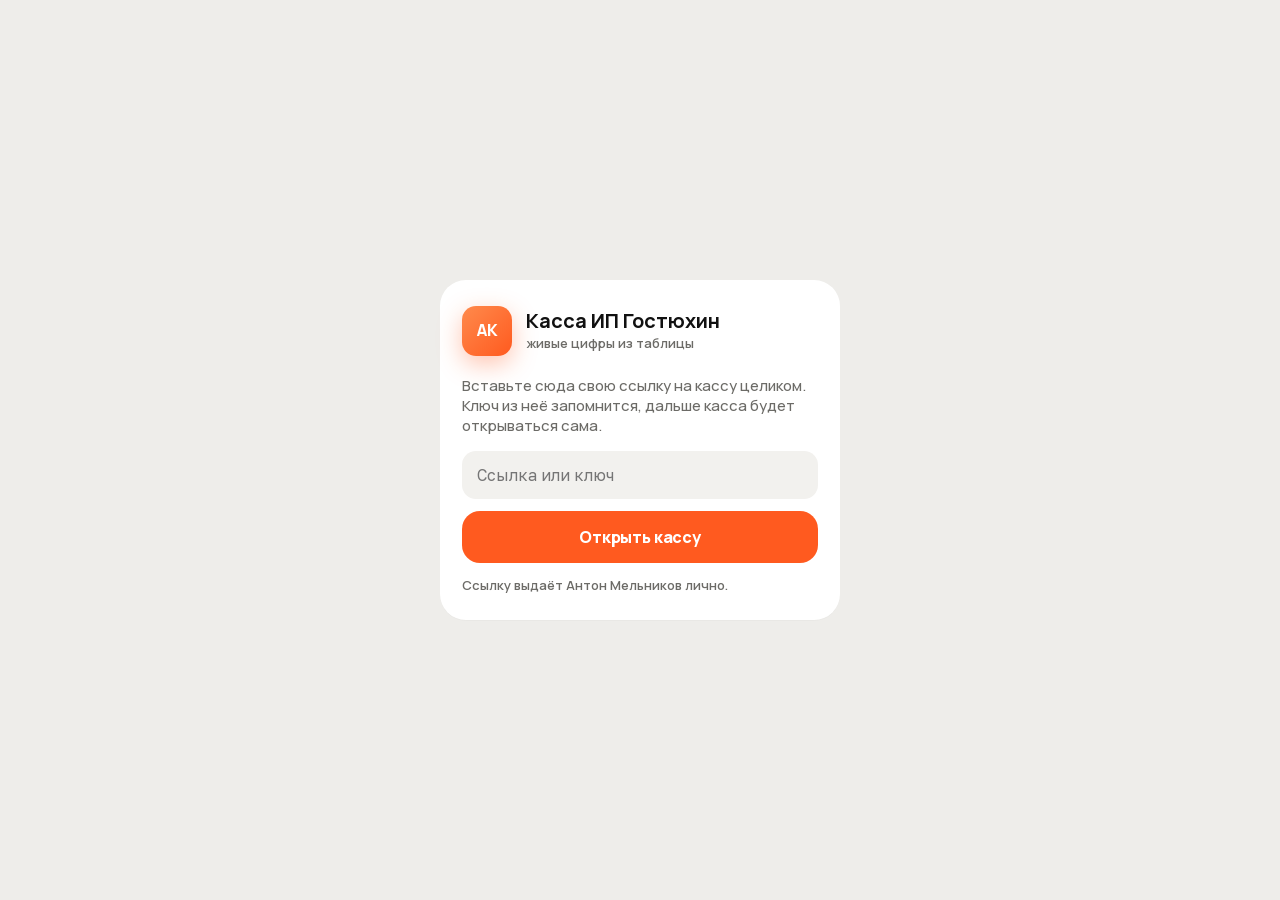
==== commit 1bd4459a: "Касса: посадочные талоны и отметка «зарегистрирован» в «Дороге» (25.10.2026)" ====
--- a/kassa/index.html
+++ b/kassa/index.html
@@ -17,7 +17,7 @@
 <link rel="icon" href="[data-uri]">
 <!-- Шрифты лежат рядом со страницей (fonts/), а не на Google Fonts: 21.09.2026 Google отдавал их с перебоями, и касса открывалась системным шрифтом -->
 <link rel="stylesheet" href="fonts/fonts.css">
-<!-- Касса ИП Гостюхин, стиль «Предметы» для всех видов с 17.09.2026 (стили «Сцены» ниже оставлены как основа). Исходник: Дашборд/app_scene.html, сборка: build_app.py (20261019-2340). -->
+<!-- Касса ИП Гостюхин, стиль «Предметы» для всех видов с 17.09.2026 (стили «Сцены» ниже оставлены как основа). Исходник: Дашборд/app_scene.html, сборка: build_app.py (20261025-1020). -->
 <style>
 :root{
   color-scheme:dark;
@@ -1180,6 +1180,11 @@
 function tripMove(t, c) { if (t.kind === 'гостиница' || tripCity(t.from) !== tripCity(c.city)) return false; const n = Math.round((new Date(tripIso(t.date)) - new Date(c.date)) / 864e5); return n >= 0 && n <= 2; }
 function tripsFor(c) { return tripList().filter(t => (tripIso(t.cdate) === c.date && tripCity(t.concert) === tripCity(c.city)) || tripMove(t, c)).sort(byTrip); }
 const tripOk = t => t.status === '✅';
+// посадочный талон (02 «Дорога» п. 8, решение Мельникова 23.10.2026): отдельная строка вида «посадочный», а на билете того же человека на тот же рейс — «зарегистрирован»
+const tripNum = s => String(s || '').toLowerCase().replace(/[^a-zа-я0-9]/g, '');
+function tripReg(t) { if (!t || t.kind === 'посадочный' || t.kind === 'гостиница' || !t.key || !tripIso(t.date) || !tripNum(t.num)) return null; return tripList().filter(b => b.kind === 'посадочный' && b.key === t.key && tripIso(b.date) === tripIso(t.date) && tripNum(b.num) === tripNum(t.num))[0] || null; }
+function regWord(list) { const n = list.filter(tripReg).length; return n ? (n === list.length ? (list.length > 1 ? 'все зарегистрированы' : 'зарегистрирован') : (n % 10 === 1 && n % 100 !== 11 ? 'зарегистрирован ' : 'зарегистрированы ') + n + ' из ' + list.length) : ''; }
+const regMark = w => w ? '<br><span style="color:var(--good)">' + w + '</span>' : '';   // отметка отдельной строкой: в хвосте строки её съедало многоточие (ревизия 23.10.2026)
 function tripTitle(t) { return t.kind === 'гостиница' ? (t.num || 'Гостиница') : ([t.from, t.to].filter(Boolean).join(' → ') || t.kind); }
 function tripSub(t) {   // строка 1: дата · вид и номер · кто
   const d = tripIso(t.date);
@@ -1192,7 +1197,7 @@
   return [t.st1 ? t.st1 + (t.time ? ', отправление ' + t.time : '') : (t.time ? 'отправление ' + t.time : ''), arrTxt ? 'прибытие ' + arrTxt.trim() + (t.st2 ? ' · ' + t.st2 : '') : (t.st2 || '')].filter(Boolean).join(' → ');
 }
 function tripRow(t) {
-  return '<button class="row" data-open="trip:' + t.i + '"><span class="dot" style="background:' + (tripOk(t) ? 'var(--good)' : 'var(--bad)') + '"></span><div class="t"><b>' + esc(tripTitle(t)) + '</b><span>' + esc(tripSub(t)) + (tripSub2(t) ? '<br>' + esc(tripSub2(t)) : '') +
+  return '<button class="row" data-open="trip:' + t.i + '"><span class="dot" style="background:' + (tripOk(t) ? 'var(--good)' : 'var(--bad)') + '"></span><div class="t"><b>' + esc(tripTitle(t)) + '</b><span>' + esc(tripSub(t)) + (tripSub2(t) ? '<br>' + esc(tripSub2(t)) : '') + regMark(tripReg(t) ? 'зарегистрирован' : '') +
     (tripOk(t) ? '' : '<em class="tripbad">' + esc(t.err || 'ошибка сверки') + '</em>') + '</span></div>' + chev + '</button>';
 }
 const KEY_NAMES = { gost: 'Гостюхин', petr: 'Петрушенко', bryl: 'Брылин', sneg: 'Снегирёв', aver: 'Аверин', vibe: 'Вибе', mikr: 'Микрюков' };   // ключи из таблицы «Документы — поездки»
@@ -1208,11 +1213,11 @@
   const bad = g.people.filter(t => !tripOk(t)).length, names = g.people.map(whoShort);
   const who = names.length > 4 ? names.slice(0, 3).join(', ') + ' +' + (names.length - 3) : names.join(', ');
   return '<button class="row" data-open="tripg:' + g.first.i + '"><span class="dot" style="background:' + (bad ? 'var(--bad)' : 'var(--good)') + '"></span><div class="t"><b>' + esc(tripTitle(g.first)) + '</b><span>' +
-    esc(tripSub(Object.assign({}, g.first, { who: '' })).replace(/ · $/, '')) + '<br>' + esc(who) + (bad ? ' · <em class="tripbad" style="display:inline">' + bad + ' с ошибкой</em>' : '') + (tripSub2(g.first) ? '<br>' + esc(tripSub2(g.first)) : '') + '</span></div>' + chev + '</button>';
+    esc(tripSub(Object.assign({}, g.first, { who: '' })).replace(/ · $/, '')) + '<br>' + esc(who) + (bad ? ' · <em class="tripbad" style="display:inline">' + bad + ' с ошибкой</em>' : '') + (tripSub2(g.first) ? '<br>' + esc(tripSub2(g.first)) : '') + regMark(regWord(g.people)) + '</span></div>' + chev + '</button>';
 }
 function personRow(t) {
   return '<button class="row" data-open="trip:' + t.i + '"><span class="dot" style="background:' + (tripOk(t) ? 'var(--good)' : 'var(--bad)') + '"></span><div class="t"><b>' + esc(whoName(t)) + '</b><span>' +
-    (tripOk(t) ? 'сверка совпала' : '<em class="tripbad">' + esc(t.err || 'ошибка сверки') + '</em>') + '</span></div>' + chev + '</button>';
+    (tripOk(t) ? (t.kind === 'посадочный' ? 'посадочный, паспорт сверен по билету' : 'сверка совпала') + (tripReg(t) ? ' · зарегистрирован' : '') : '<em class="tripbad">' + esc(t.err || 'ошибка сверки') + '</em>') + '</span></div>' + chev + '</button>';
 }
 function tripsRows(list) { return S.view === 'gost' ? list.map(tripRow).join('') : tripGroups(list).map(groupRow).join(''); }
 function tripsBlock(list) {
@@ -1947,7 +1952,7 @@
     if (!t) return backBtn;
     CUR_TRIP = t; setTimeout(() => tripEnsure(t), 0);
     return backBtn + lt(esc(S.view === 'gost' ? tripTitle(t) : whoName(t)), (S.view === 'gost' ? '' : tripTitle(t) + ' · ') + tripSub(Object.assign({}, t, { who: '' })).replace(/ · $/, '') + (tripSub2(t) ? ' · ' + tripSub2(t) : '')) + '<div class="stack">' +   // lt сам экранирует подзаголовок
-      (tripOk(t) ? '<div class="g pad"><div class="lbl">Сверка</div><div class="num mid" style="color:var(--good)">✅ совпадает</div><div class="lbl mt4">ФИО, паспорт и дата проверены ботом</div></div>'
+      (tripOk(t) ? '<div class="g pad"><div class="lbl">Сверка</div><div class="num mid" style="color:var(--good)">✅ совпадает</div><div class="lbl mt4">' + (t.kind === 'посадочный' ? 'посадочный талон: паспорт по нему не сверяется, сверен по билету на этот рейс' : 'ФИО, паспорт и дата проверены ботом' + (tripReg(t) ? ' · зарегистрирован' : '')) + '</div></div>'
         : '<div class="g pad tripwarn"><div class="lbl">Ошибка сверки</div><div class="num mid" style="font-size:17px;white-space:normal;line-height:1.3">' + esc(t.err || 'бот нашёл расхождение') + '</div><div class="lbl mt4">исправленный билет присылается в группу — он заменит этот</div></div>') +
       '<div class="g list">' + [['Кто', whoName(t)], ['Концерт', t.concert ? t.concert + (t.cdate ? ' · ' + dm(tripIso(t.cdate)) : '') : 'не найден'], ['Файл', t.file], ['Получено', t.got]]
         .map(p => '<div class="row"><div class="t"><b>' + esc(p[0]) + '</b></div><div class="v" style="white-space:normal;text-align:right;font-weight:500">' + esc(p[1] || '—') + '</div></div>').join('') + '</div>' +
@@ -1958,7 +1963,7 @@
     const g = tripGroups(tripList()).filter(x => x.people.some(p => p.i === t0.i))[0]; if (!g) return backBtn;
     const bad = g.people.filter(t => !tripOk(t)).length;
     return backBtn + lt(esc(tripTitle(t0)), tripSub(Object.assign({}, t0, { who: '' })).replace(/ · $/, '') + (tripSub2(t0) ? ' · ' + tripSub2(t0) : '')) + '<div class="stack">' +
-      '<div class="g pad"><div class="lbl">Едут</div><div class="num mid">' + nWord(g.people.length, 'человек', 'человека', 'человек') + '</div><div class="lbl mt4">' + (bad ? bad + ' с ошибкой сверки' : 'все билеты сошлись') + (t0.concert ? ' · концерт ' + esc(t0.concert) + (t0.cdate ? ' ' + dm(tripIso(t0.cdate)) : '') : '') + '</div></div>' +
+      '<div class="g pad"><div class="lbl">Едут</div><div class="num mid">' + nWord(g.people.length, 'человек', 'человека', 'человек') + '</div><div class="lbl mt4">' + (bad ? bad + ' с ошибкой сверки' : (t0.kind === 'посадочный' ? 'посадочные талоны' : 'все билеты сошлись')) + (regWord(g.people) ? ' · ' + regWord(g.people) : '') + (t0.concert ? ' · концерт ' + esc(t0.concert) + (t0.cdate ? ' ' + dm(tripIso(t0.cdate)) : '') : '') + '</div></div>' +
       '<div class="g list">' + g.people.map(personRow).join('') + '</div></div>';
   },
   trips() {
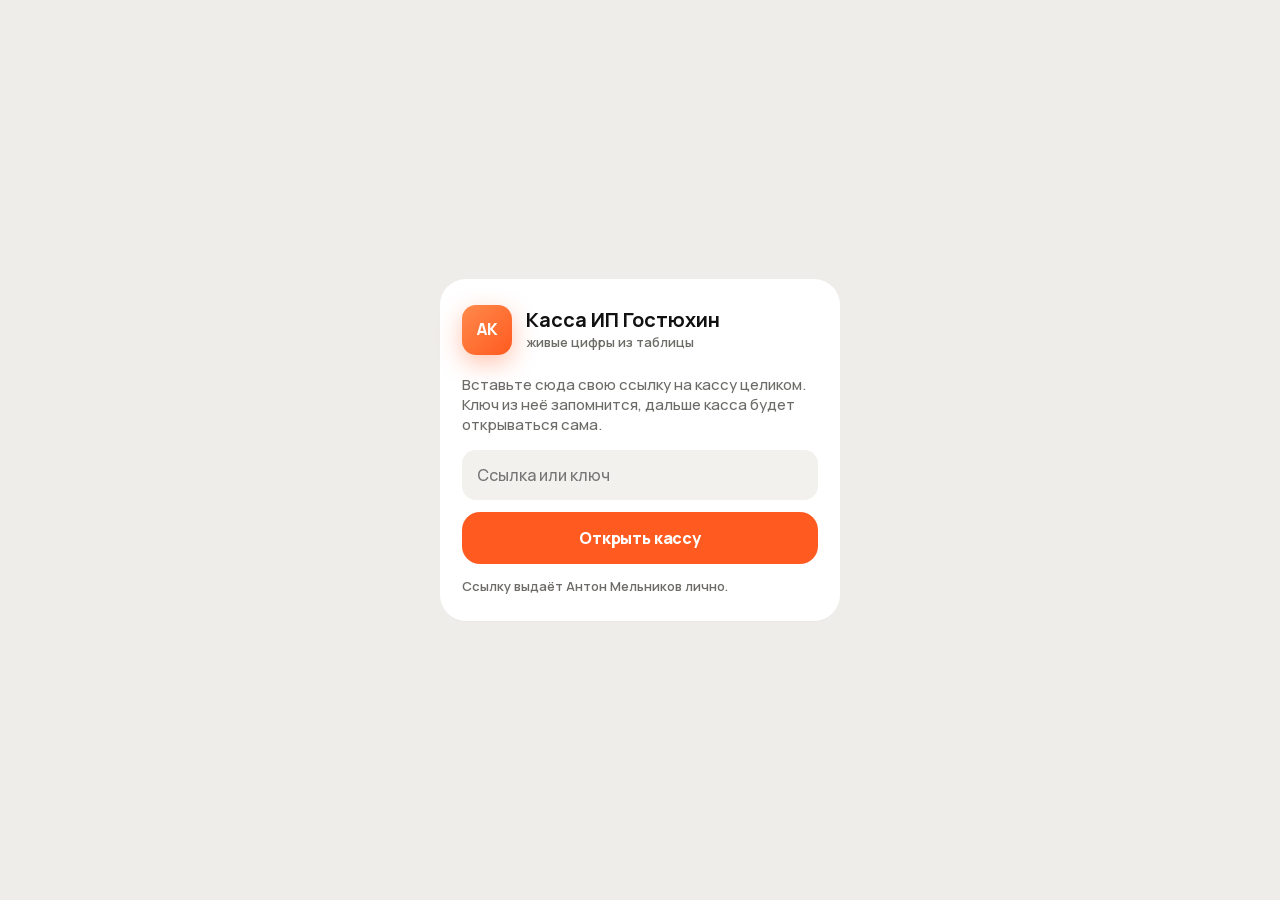
==== commit d605ad8e: "Касса: правки по аудиту 25.10.2026 (index.html)" ====
--- a/kassa/index.html
+++ b/kassa/index.html
@@ -17,7 +17,7 @@
 <link rel="icon" href="[data-uri]">
 <!-- Шрифты лежат рядом со страницей (fonts/), а не на Google Fonts: 21.09.2026 Google отдавал их с перебоями, и касса открывалась системным шрифтом -->
 <link rel="stylesheet" href="fonts/fonts.css">
-<!-- Касса ИП Гостюхин, стиль «Предметы» для всех видов с 17.09.2026 (стили «Сцены» ниже оставлены как основа). Исходник: Дашборд/app_scene.html, сборка: build_app.py (20261025-1020). -->
+<!-- Касса ИП Гостюхин, стиль «Предметы» для всех видов с 17.09.2026 (стили «Сцены» ниже оставлены как основа). Исходник: Дашборд/app_scene.html, сборка: build_app.py (20261025-1130). -->
 <style>
 :root{
   color-scheme:dark;
@@ -33,7 +33,7 @@
 }
 *{box-sizing:border-box;-webkit-tap-highlight-color:transparent}
 html,body{height:100%;margin:0;background:var(--ground);color:var(--ink);overflow:hidden;overscroll-behavior:none}
-body{font:15px/1.35 'Golos Text',-apple-system,system-ui,sans-serif;-webkit-font-smoothing:antialiased;-webkit-text-size-adjust:100%}
+body{font:15px/1.35 Manrope,-apple-system,system-ui,sans-serif;-webkit-font-smoothing:antialiased;-webkit-text-size-adjust:100%}
 button{font:inherit;color:inherit}
 [hidden]{display:none!important}
 
@@ -56,7 +56,7 @@
 .tabbar{position:absolute;left:12px;right:12px;bottom:max(10px,calc(var(--bottom) - 6px));z-index:6;display:flex;gap:2px;padding:5px;border-radius:32px;
   background:var(--tab);border:1px solid var(--line);-webkit-backdrop-filter:blur(26px) saturate(180%);backdrop-filter:blur(26px) saturate(180%);
   box-shadow:0 14px 34px rgba(0,0,0,.35),inset 0 1px 0 rgba(255,255,255,.08)}
-.tab{flex:1;appearance:none;border:0;background:transparent;color:var(--muted);font:500 10.5px/1.1 'Golos Text',sans-serif;display:flex;flex-direction:column;
+.tab{flex:1;appearance:none;border:0;background:transparent;color:var(--muted);font:500 10.5px/1.1 Manrope,sans-serif;display:flex;flex-direction:column;
   align-items:center;gap:3px;padding:7px 2px 6px;border-radius:26px;cursor:pointer;transition:background .2s,color .2s;-webkit-user-select:none;user-select:none}
 .tab svg{width:23px;height:23px}
 .tab[aria-selected="true"]{color:var(--accent);background:var(--tab-on)}
@@ -68,7 +68,7 @@
 .sheet .bg{position:absolute}
 .sheet .views{padding-bottom:calc(var(--bottom) + 40px)}
 .back{appearance:none;background:var(--tab);border:1px solid var(--line);-webkit-backdrop-filter:blur(20px);backdrop-filter:blur(20px);color:var(--accent);
-  font:500 15px 'Golos Text',sans-serif;padding:6px 14px 6px 9px;border-radius:999px;cursor:pointer;display:inline-flex;gap:4px;align-items:center;margin:0 0 8px}
+  font:500 15px Manrope,sans-serif;padding:6px 14px 6px 9px;border-radius:999px;cursor:pointer;display:inline-flex;gap:4px;align-items:center;margin:0 0 8px}
 .back svg{width:9px;height:15px}
 
 .lt{margin:4px 4px 14px}
@@ -99,7 +99,7 @@
 .dots i.on{width:16px;background:var(--ink)}
 .okline{color:var(--good)}
 .sec{margin:16px 6px 0;font-size:13px;font-weight:600;color:var(--muted);display:flex;justify-content:space-between;align-items:baseline;gap:10px}
-.sec button{appearance:none;border:0;background:none;color:var(--accent);font:500 13px 'Golos Text',sans-serif;cursor:pointer;padding:0}
+.sec button{appearance:none;border:0;background:none;color:var(--accent);font:500 13px Manrope,sans-serif;cursor:pointer;padding:0}
 .lbl{font-size:13px;color:var(--muted)}
 .mt4{margin-top:4px}.mt8{margin-top:8px}.mt12{margin-top:12px}
 .num{font-family:var(--num);font-weight:600;font-variant-numeric:tabular-nums;letter-spacing:-.035em;white-space:nowrap}
@@ -130,11 +130,11 @@
 .dateb b{font-family:var(--num);font-size:15px;line-height:1;font-weight:600}
 .dateb span{font-size:10.5px;color:var(--muted);margin-top:4px}
 .seg{display:flex;padding:3px;border-radius:12px;background:var(--seg)}
-.seg button{flex:1;appearance:none;border:0;background:transparent;color:var(--muted);font:500 13.5px 'Golos Text',sans-serif;padding:7px 6px;border-radius:9px;cursor:pointer;white-space:nowrap}
+.seg button{flex:1;appearance:none;border:0;background:transparent;color:var(--muted);font:500 13.5px Manrope,sans-serif;padding:7px 6px;border-radius:9px;cursor:pointer;white-space:nowrap}
 .seg button[aria-pressed="true"]{background:var(--card-solid);color:var(--ink);box-shadow:0 1px 3px rgba(0,0,0,.25)}
 .chips{display:flex;gap:6px;overflow-x:auto;scrollbar-width:none;padding:1px}
 .chips::-webkit-scrollbar{display:none}
-.chips button{appearance:none;border:1px solid var(--line);background:var(--card);color:var(--ink);font:500 13.5px 'Golos Text',sans-serif;padding:7px 13px;border-radius:999px;cursor:pointer;white-space:nowrap}
+.chips button{appearance:none;border:1px solid var(--line);background:var(--card);color:var(--ink);font:500 13.5px Manrope,sans-serif;padding:7px 13px;border-radius:999px;cursor:pointer;white-space:nowrap}
 .chips button[aria-pressed="true"]{background:var(--ink);color:var(--ground);border-color:transparent}
 .yseg{display:flex;flex-direction:column;gap:6px}
 .tiles{display:flex;flex-direction:column;gap:24px;margin-top:30px}
@@ -162,7 +162,7 @@
 .readout{font-size:13px;margin:8px 0 2px;min-height:18px}
 .chart svg{width:100%;height:auto;display:block;overflow:visible;margin-top:6px}
 .gl{stroke:var(--grid);stroke-width:1}
-.ax{fill:var(--muted);font-size:10px;font-family:'Golos Text',sans-serif}
+.ax{fill:var(--muted);font-size:10px;font-family:Manrope,sans-serif}
 .ax.on{fill:var(--ink);font-weight:600}
 .bin{fill:var(--in)}.bout{fill:var(--out)}
 .hit{fill:transparent;cursor:pointer}
@@ -178,9 +178,9 @@
 .pill.warn{background:var(--warn-bg);color:var(--warn)}
 .spin{width:11px;height:11px;border:2px solid rgba(255,255,255,.2);border-top-color:var(--accent);border-radius:50%;animation:r .8s linear infinite}
 @keyframes r{to{transform:rotate(360deg)}}
-.more{appearance:none;border:0;background:none;color:var(--accent);font:500 14px 'Golos Text',sans-serif;padding:12px;width:100%;cursor:pointer}
+.more{appearance:none;border:0;background:none;color:var(--accent);font:500 14px Manrope,sans-serif;padding:12px;width:100%;cursor:pointer}
 .preview{appearance:none;display:flex;align-items:center;gap:8px;width:100%;margin:0 0 12px;padding:9px 14px;border-radius:14px;border:1px solid var(--line);
-  background:var(--warn-bg);color:var(--warn);font:500 13.5px 'Golos Text',sans-serif;cursor:pointer;text-align:left}
+  background:var(--warn-bg);color:var(--warn);font:500 13.5px Manrope,sans-serif;cursor:pointer;text-align:left}
 .preview svg{width:8px;height:13px;flex:none}
 
 /* заставка, вход по ссылке, ошибка */
@@ -194,10 +194,11 @@
 .shell p{margin:0 0 14px;color:var(--muted)}
 .btn{display:flex;align-items:center;justify-content:center;width:100%;padding:15px 18px;border-radius:14px;border:0;background:var(--in);color:#fff;font-weight:600;font-size:16px;cursor:pointer}
 .btn.ghost{background:transparent;color:var(--accent);border:1px solid var(--line);margin-top:10px}
-.field{width:100%;padding:13px 14px;border:1px solid var(--line);border-radius:14px;background:rgba(0,0,0,.25);color:var(--ink);font:16px 'Golos Text',sans-serif;margin-bottom:12px}
+.field{width:100%;padding:13px 14px;border:1px solid var(--line);border-radius:14px;background:rgba(0,0,0,.25);color:var(--ink);font:16px Manrope,sans-serif;margin-bottom:12px}
 .field:focus{outline:2px solid var(--accent);outline-offset:0;border-color:transparent}
 .err{color:var(--bad);font-size:14px;margin:-4px 0 12px}
-.lock{z-index:30;background:var(--ground)}
+.lock{z-index:300;background:var(--ground)}
+#curtain{position:fixed;inset:0;z-index:400;background:var(--ground)}#curtain[hidden]{display:none}
 .lkdots{display:flex;justify-content:center;gap:16px;margin:6px 0 8px}
 .lkdots i{width:14px;height:14px;border-radius:50%;border:2px solid var(--faint);display:block;transition:background .15s,border-color .15s}
 .lkdots i.on{background:var(--accent);border-color:var(--accent)}
@@ -210,7 +211,7 @@
 .lkpad button.sym{background:transparent}
 .lkpad button.sym svg{width:30px;height:30px;stroke:var(--muted);fill:none;stroke-width:1.6;stroke-linecap:round;stroke-linejoin:round}
 .lkpad button[hidden]{visibility:hidden;display:block!important}
-.lnk{appearance:none;border:0;background:none;color:var(--accent);font:500 14px 'Golos Text',sans-serif;cursor:pointer;padding:6px 0;width:100%;text-align:center}
+.lnk{appearance:none;border:0;background:none;color:var(--accent);font:500 14px Manrope,sans-serif;cursor:pointer;padding:6px 0;width:100%;text-align:center}
 .loadrow{display:flex;align-items:center;gap:12px;color:var(--muted)}
 .loadrow .spin{width:22px;height:22px;border-width:3px;flex:none}
 
@@ -573,6 +574,7 @@
   </div>
 </div>
 
+<div id="curtain" hidden aria-hidden="true"></div>
 <div id="lock" class="shell lock" hidden>
   <div class="card g">
     <div class="brand"><div class="logo">АК</div><div><h2 id="l-title">Введите код</h2><div class="lbl" id="l-sub">касса закрыта</div></div></div>
@@ -924,6 +926,7 @@
 function netLine() {
   if (S.net === 'loading') return '<span class="pill"><span class="spin"></span>обновляю цифры</span>';
   if (S.net === 'offline') return '<span class="pill warn">нет связи · цифры от ' + esc(D.generated || '') + '</span>';
+  if (S.net === 'bad') return '<span class="pill warn">цифры не обновились · показаны от ' + esc(D.generated || '') + '</span>';
   return '';
 }
 function lt(title, sub, withNet) {
@@ -1120,6 +1123,8 @@
 function attention() {
   const out = [];
   if (!checksOk()) out.push({ t: 'Касса не сходится с банками', go: 'data-tab="more"' });
+  (D.warnings || []).slice(0, 3).forEach(w => out.push({ t: String(w), go: 'data-tab="more"' }));   // предупреждения «Касса — данные» (аудит 25.10.2026)
+  if (staleAsOf()) out.push({ t: 'Выписки не разносились с ' + D.asOf, go: 'data-tab="more"' });
   const uns = M.conc.past.filter(c => !c.split && c.price > 0);
   if (uns.length) out.push({ t: 'Не разнесены: ' + uns.map(c => c.city).slice(0, 2).join(', ') + (uns.length > 2 ? ' и ещё ' + (uns.length - 2) : ''), go: 'data-tab="concerts"' });
   M.conc.upcoming.filter(c => c.price > 0 && daysTo(c.date) <= 14 && gotFor(c) < 1).forEach(c => out.push({ t: c.city + ': денег нет, концерт ' + daysWord(daysTo(c.date)), go: 'data-open="concert:' + c.id + '"' }));
@@ -1248,16 +1253,25 @@
   rec.url = URL.createObjectURL(rec.blob); TRIP_BLOBS[t.id] = rec; return rec;
 }
 let PREFETCHING = false;
+const HAVE = {};   // id билетов, которые уже лежат в базе телефона (в память не поднимаем — аудит 25.10.2026: десятки МБ Blob выгружали кассу)
+async function tripStore(t) {
+  if (HAVE[t.id] || TRIP_BLOBS[t.id]) return; if (await idbGet(t.id)) { HAVE[t.id] = 1; return; }
+  if (!TRIPS_URL) return;
+  const url = TRIPS_URL + '?k=' + encodeURIComponent(KEY) + '&file=' + encodeURIComponent(t.id);
+  const txt = await viaFetch(url).catch(() => viaJsonp(url)); const j = JSON.parse(txt); if (!j || j.error || !j.b64) return;
+  const bin = atob(j.b64), arr = new Uint8Array(bin.length); for (let i = 0; i < bin.length; i++) arr[i] = bin.charCodeAt(i);
+  await idbPut(t.id, { blob: new Blob([arr], { type: j.mime || 'application/pdf' }), name: j.name || t.file, mime: j.mime || 'application/pdf' }); HAVE[t.id] = 1;
+}
 async function tripPrefetch() {   // после загрузки цифр: билеты будущих концертов — в память телефона, чтобы открывались сразу
   if (PREFETCHING || !TRIPS_URL || !KEY || !D) return; PREFETCHING = true;
   try {
     const list = tripList().filter(t => t.id && tripIso(t.cdate || t.date) >= D.today).slice(0, 30);
-    for (const t of list) { if (TRIP_BLOBS[t.id]) continue; try { await tripFetch(t); } catch (e) {} if (CUR_TRIP && CUR_TRIP.id === t.id && $('tripfile')) $('tripfile').outerHTML = tripCard(t); }
+    for (const t of list) { if (TRIP_BLOBS[t.id] || HAVE[t.id]) continue; try { await tripStore(t); } catch (e) {} if (CUR_TRIP && CUR_TRIP.id === t.id && $('tripfile')) $('tripfile').outerHTML = tripCard(t); }
   } finally { PREFETCHING = false; }
 }
 let CUR_TRIP = null;
 function tripCard(t) {
-  const f = TRIP_BLOBS[t.id];
+  const f = TRIP_BLOBS[t.id] || HAVE[t.id];
   return '<div class="g pad" id="tripfile"><div class="lbl">Билет</div>' + (f
     ? '<div class="acts" style="margin-top:8px"><button class="g act" data-tripview="' + t.i + '"><span class="aic a2">' + icon('ticket') + '</span><b>Открыть билет</b><span>во весь экран</span></button>' +
       (navigator.share ? '<button class="g act" data-tripshare="' + t.id + '"><span class="aic a1">' + icon('send') + '</span><b>Отправить</b><span>в мессенджер</span></button>' : '') + '</div>'
@@ -1277,13 +1291,14 @@
   try {
     const f = await tripFetch(t); if (VIEW_ID !== t.id) return;
     if (/^image\//.test(f.mime)) { body.innerHTML = ''; const img = new Image(); img.src = f.url; img.alt = f.name; body.appendChild(img); return; }
-    const lib = await pdfjs(); const doc = await lib.getDocument({ data: await f.blob.arrayBuffer() }).promise; if (VIEW_ID !== t.id) return;
+    const lib = await pdfjs(); const doc = await lib.getDocument({ data: await f.blob.arrayBuffer(), isEvalSupported: false }).promise; if (VIEW_ID !== t.id) { doc.destroy(); return; }   // isEvalSupported:false — CVE-2024-4367 (аудит 25.10.2026)
     body.innerHTML = ''; const w = body.clientWidth - 16, dpr = Math.min(3, window.devicePixelRatio || 1);
     for (let n = 1; n <= doc.numPages; n++) {
       const pg = await doc.getPage(n), v0 = pg.getViewport({ scale: 1 }), vp = pg.getViewport({ scale: w / v0.width * dpr });
       const c = document.createElement('canvas'); c.width = Math.round(vp.width); c.height = Math.round(vp.height); c.style.width = w + 'px'; body.appendChild(c);
       await pg.render({ canvasContext: c.getContext('2d'), viewport: vp }).promise;
     }
+    try { doc.destroy(); } catch (e2) {}
   } catch (e) { body.innerHTML = '<p class="vmsg">Не открылось: ' + esc(e && e.message || e) + '</p>'; }
 }
 function viewerClose() { $('viewer').hidden = true; $('vbody').innerHTML = ''; VIEW_ID = null; }
@@ -1380,7 +1395,11 @@
   return '<button class="bx w" data-open="bankapi"><h5><span><i style="background:' + BANK_COL + '"></i>В банке сейчас</span><span>' + (when ? 'на ' + esc(when) + ' ›' : '›') + '</span></h5>' +
     '<div class="kv three">' + cell('ТБанк', tb) + cell('Точка', tc) + cell('Всего', tot) + '</div><div class="bs">' + line + '</div></button>';
 }
-const netText = () => S.net === 'loading' ? 'обновляю цифры' : S.net === 'offline' ? 'нет связи, цифры на ' + D.asOf : 'выписки на ' + D.asOf;
+function staleAsOf(asOf, days) {   // выписки старше N дней (по умолчанию 3) — повод подсветить (аудит 25.10.2026); asOf — чья дата (у Петрушенко — W.asOf)
+  const m = String(asOf || (D && D.asOf) || '').match(/^(\d{2})\.(\d{2})\.(\d{4})/); if (!m || !D || !D.today) return false;
+  return (new Date(D.today) - new Date(m[3] + '-' + m[2] + '-' + m[1])) / 864e5 > (days || 3);
+}
+const netText = () => S.net === 'loading' ? 'обновляю цифры' : S.net === 'offline' ? 'нет связи, цифры на ' + D.asOf : S.net === 'bad' ? 'цифры не обновились, показаны на ' + D.asOf : 'выписки на ' + D.asOf + (staleAsOf() ? ' · давно' : '');
 const SCREENS = {
   home() {
     const c = D.cash, ok = checksOk(), next = M.conc.upcoming[0], owed = owedItems(), owedT = sum(owed, o => o.s);
@@ -1511,7 +1530,7 @@
     const card = (cls, k, bal, foot) => '<div class="cd ' + cls + '"><div class="top"><div class="nm">' + WAL[k].name + '<small>' + WAL[k].sub + '</small></div><div class="chipc"></div></div>' +
       '<div class="bt"><div class="bal">' + fmt(bal) + ' <small>₽</small></div><span>' + foot + '</span></div></div>';
     const q = (ic, t, attr) => '<button ' + attr + '><i>' + icon(ic) + '</i>' + t + '</button>';
-    const net = S.net === 'loading' ? 'обновляю цифры' : S.net === 'offline' ? 'нет связи, цифры на ' + W.asOf : 'выписки на ' + W.asOf;
+    const net = S.net === 'loading' ? 'обновляю цифры' : S.net === 'offline' ? 'нет связи, цифры на ' + W.asOf : S.net === 'bad' ? 'цифры не обновились, показаны на ' + W.asOf : 'выписки на ' + W.asOf + (staleAsOf(W.asOf) ? ' · давно' : '');
     const dueNote = tot > 0.5 ? 'за ' + nWord(n, 'приход', 'прихода', 'приходов') : tot < -0.5 ? 'переплата' : 'долга нет';
     return previewBar() + '<div class="hd"><div class="hi">' + greet + '<b>Антон</b></div><button class="me" data-open="wallets" aria-label="Как делятся кошельки">АП</button></div>' +
       '<div class="total-k">Свободно в моём ИП</div><div class="total-v' + (rub(W.free).length > 13 ? ' s' : '') + '" data-n="' + W.free + '">' + rub(W.free) + '</div>' +
@@ -2305,11 +2324,29 @@
   return viaFetch(url).catch(() => viaJsonp(url)).then(txt => {
     let d; try { d = JSON.parse(txt); } catch (e) { throw new Error('ответ не похож на данные'); }
     if (d && d.error === '403') { const er = new Error('Ключ не подошёл. Откройте кассу по своей ссылке.'); er.denied = true; throw er; }
-    if (!d || !d.role || !d.incomes) throw new Error('в ответе нет цифр');
+    if (!dataOk(d)) throw new Error('в ответе нет части цифр');
     return d;
   });
 }
 
+// обязательные поля ответа: без любого из них boot падает (аудит 25.10.2026: неполный ответ раньше сохранялся и ронял кассу при каждом запуске)
+function dataOk(d) {   // по ролям: срезы gost/petr (08) не содержат cash/balances/checks
+  if (!d || !d.role || !d.today || !Array.isArray(d.incomes) || !Array.isArray(d.payments) || !Array.isArray(d.concerts2026)) return false;
+  if (d.role === 'admin') return !!(d.cash && Array.isArray(d.balances) && d.checks);
+  if (d.role === 'petr') return !!d.balance;
+  return true;
+}
+function bootSafe(d) {   // boot с откатом: при ошибке прежние цифры и экран остаются
+  const snap = { D: D, M: M, G: G, P: P, W: W, view: S.view, tab: S.tab, month: S.month, role: S.role, stack: STACK.slice(), title: document.title, shell: $('shell').hidden, app: $('app').hidden };
+  try { boot(d); return true; }
+  catch (e) {
+    D = snap.D; M = snap.M; G = snap.G; P = snap.P; W = snap.W; S.view = snap.view; S.tab = snap.tab; S.month = snap.month; S.role = snap.role;
+    STACK.length = 0; Array.prototype.push.apply(STACK, snap.stack); document.title = snap.title; $('shell').hidden = snap.shell; $('app').hidden = snap.app;
+    if (!snap.D && !$('lock').hidden) lockHide();   // первый запуск сорвался — замок под экраном ошибки не нужен
+    console.error('boot', e); LAST_BOOT_ERR = e && e.message || String(e); return false;
+  }
+}
+let LAST_BOOT_ERR = '';
 function boot(d) {
   const first = !D, prevSig = D && D._sig || '';
   D = d; S.role = d.role; D._sig = dataSig(d);
@@ -2341,11 +2378,12 @@
   if (!KEY || S.net === 'loading') return;
   S.net = 'loading'; if (D) paint();
   load(KEY).then(d => {
-    lsSet(LS_DATA, JSON.stringify(d)); lsSet(LS_TS, String(Date.now()));
-    S.net = 'ok'; S.fetchedAt = Date.now(); boot(d);
+    if (!bootSafe(d)) { const er = new Error('цифры пришли неполные (' + LAST_BOOT_ERR + ')'); er.partial = true; throw er; }
+    lsSet(LS_DATA, JSON.stringify(d)); lsSet(LS_TS, String(Date.now()));   // в память телефона — только то, что открылось
+    S.net = 'ok'; S.fetchedAt = Date.now();
   }).catch(err => {
     if (err && err.denied) { forget(); D = null; closeSheet(); shell('s-fail', err.message); return; }
-    if (D) { S.net = 'offline'; paint(); }
+    if (D) { S.net = err && err.partial ? 'bad' : 'offline'; paint(); }   // bad — связь есть, но цифры не открылись: показаны прежние
     else shell('s-fail', 'Не получилось получить цифры: ' + (err && err.message ? err.message : err));
   });
 }
@@ -2359,12 +2397,19 @@
   $('key').addEventListener('keydown', e => { if (e.key === 'Enter') $('ok').click(); });
 }
 $('retry').onclick = () => { shell('s-load'); S.net = 'ok'; refresh(); };
+// касса споткнулась до первого экрана — показываем экран с кнопками вместо вечной заставки (аудит 25.10.2026)
+const bootErr = m => { if (!D || $('app').hidden) shell('s-fail', 'Касса споткнулась: ' + m + '. «Попробовать ещё раз» — запросить цифры заново, «Ввести другую ссылку» — сбросить сохранённое.'); };
+window.addEventListener('error', e => bootErr(e && e.message || 'ошибка'));
+window.addEventListener('unhandledrejection', e => bootErr(e && e.reason && e.reason.message || 'ошибка'));
+window.addEventListener('online', () => { if (D && S.net !== 'loading') refresh(); });   // появилась сеть — обновить сразу
 $('forget').onclick = () => { forget(); location.href = location.pathname; };
 document.addEventListener('visibilitychange', () => {
-  if (document.visibilityState === 'hidden') { lockHiddenAt = Date.now(); navSave(); return; }
-  if (document.visibilityState !== 'visible' || !D) return;
+  if (document.visibilityState === 'hidden') { lockHiddenAt = Date.now(); navSave(); if (LOCK && D) $('curtain').hidden = false; return; }   // шторка: в переключателе приложений цифр не видно
+  if (document.visibilityState !== 'visible') return;
+  $('curtain').hidden = true;
+  if (!D) return;
   if (LOCK && $('lock').hidden && lockHiddenAt && Date.now() - lockHiddenAt > LOCK_AFTER) lockShow('unlock');
-  if (Date.now() - S.fetchedAt > 10 * 60 * 1000) { S.fetchedAt = Date.now(); refresh(); }
+  if (Date.now() - S.fetchedAt > 10 * 60 * 1000) refresh();   // fetchedAt ставится после удачного ответа, иначе неудача откладывала повтор на 10 минут
 });
 
 /* ───────── замок: код из 4 цифр и Face ID (решение Мельникова 20.09.2026; регламент 07, правило 6) ─────────
@@ -2396,8 +2441,16 @@
   return !!a;
 }
 function lockOnStart() { if (TEST && !TEST_LOCK) return; LOCK = lockCfg(); lockShow(LOCK ? 'unlock' : 'set1'); }
-function lockShow(mode) { LK = { mode: mode, buf: '', first: '', fails: LK ? LK.fails : 0, until: LK ? LK.until : 0, busy: false }; $('lock').hidden = false; lockPaint(''); if (mode === 'unlock' && LOCK && LOCK.cred) lockBio(); }
-function lockHide() { $('lock').hidden = true; LK = null; }
+const LS_LOCKF = 'kassa_lock_fails';
+function lockFails() { try { return JSON.parse(lsGet(LS_LOCKF) || '{}') || {}; } catch (e) { return {}; } }
+function lockFailsSave(f, until) { lsSet(LS_LOCKF, JSON.stringify({ fails: f || 0, until: until || 0 })); }
+function lockShow(mode) {
+  viewerClose();   // билет с паспортом не должен оставаться поверх замка (аудит 25.10.2026)
+  const lf = lockFails();
+  LK = { mode: mode, buf: '', first: '', fails: LK ? LK.fails : (lf.fails || 0), until: LK ? LK.until : (lf.until || 0), busy: false };
+  $('lock').hidden = false; try { $('app').inert = true; } catch (e) {} lockPaint(''); if (mode === 'unlock' && LOCK && LOCK.cred) lockBio();
+}
+function lockHide() { $('lock').hidden = true; try { $('app').inert = false; } catch (e) {} LK = null; }
 function lockPaint(msg) {
   if (!LK) return;
   const t = { unlock: ['Введите код', 'касса закрыта'], set1: ['Задайте код', '4 цифры, касса будет спрашивать их при открытии'], set2: ['Повторите код', 'ещё раз те же 4 цифры'], bio: ['Face ID', 'открывать кассу по лицу'] }[LK.mode];
@@ -2430,17 +2483,17 @@
       return;
     }
     if (LK.mode === 'unlock') {
-      if (await pinHash(LOCK.salt, pin) === LOCK.hash) { LK.fails = 0; lockHide(); return; }
+      if (await pinHash(LOCK.salt, pin) === LOCK.hash) { LK.fails = 0; lockFailsSave(0, 0); lockHide(); return; }
       LK.fails++;
-      if (LK.fails >= 5) { LK.until = Date.now() + 30000; LK.fails = 0; lockShake('Пять неверных кодов. Подождите 30 секунд'); setTimeout(() => { if (LK) lockPaint(''); }, 30000); }
-      else lockShake('Неверный код');
+      if (LK.fails >= 5) { LK.until = Date.now() + 30000; LK.fails = 0; lockFailsSave(0, LK.until); lockShake('Пять неверных кодов. Подождите 30 секунд'); setTimeout(() => { if (LK) lockPaint(''); }, 30000); }
+      else { lockFailsSave(LK.fails, 0); lockShake('Неверный код'); }
     }
   } finally { if (LK) LK.busy = false; }
 }
 async function lockBio() {
   if (!LK || !LOCK || !LOCK.cred || LK.busy) return;
   LK.busy = true;
-  try { if (await bioVerify(LOCK.cred)) { LK.fails = 0; lockHide(); return; } lockPaint('Face ID не подтвердил. Введите код'); }
+  try { if (await bioVerify(LOCK.cred)) { LK.fails = 0; lockFailsSave(0, 0); lockHide(); return; } lockPaint('Face ID не подтвердил. Введите код'); }
   catch (e) { lockPaint('Face ID не сработал. Введите код'); }
   finally { if (LK) LK.busy = false; }
 }
@@ -2461,6 +2514,7 @@
 if (TEST) {
   TEST_LOCK = new URLSearchParams(location.search).get('lock') === '1';
   NAV_TEST = new URLSearchParams(location.search).get('nav') === '1';
+  if (!dataOk(TEST)) console.error('dataOk: тестовые данные роли ' + TEST.role + ' не проходят проверку полноты');
   boot(TEST);
   const q = new URLSearchParams(location.search);
   if (q.get('wal') === 'ak' || q.get('wal') === 'ip') S.wal = q.get('wal');
@@ -2476,8 +2530,8 @@
     lsSet(LS_KEY, KEY);
     const c = cached();
     S.fetchedAt = Date.now();
-    if (c && c.role && c.incomes) { boot(c); refresh(); }
-    else { shell('s-load'); refresh(); }
+    if (c && dataOk(c) && bootSafe(c)) refresh();
+    else { if (c) lsDel(LS_DATA); shell('s-load'); refresh(); }   // сохранённые цифры не открылись — забываем их, идём за свежими
   }
 }
 })();
